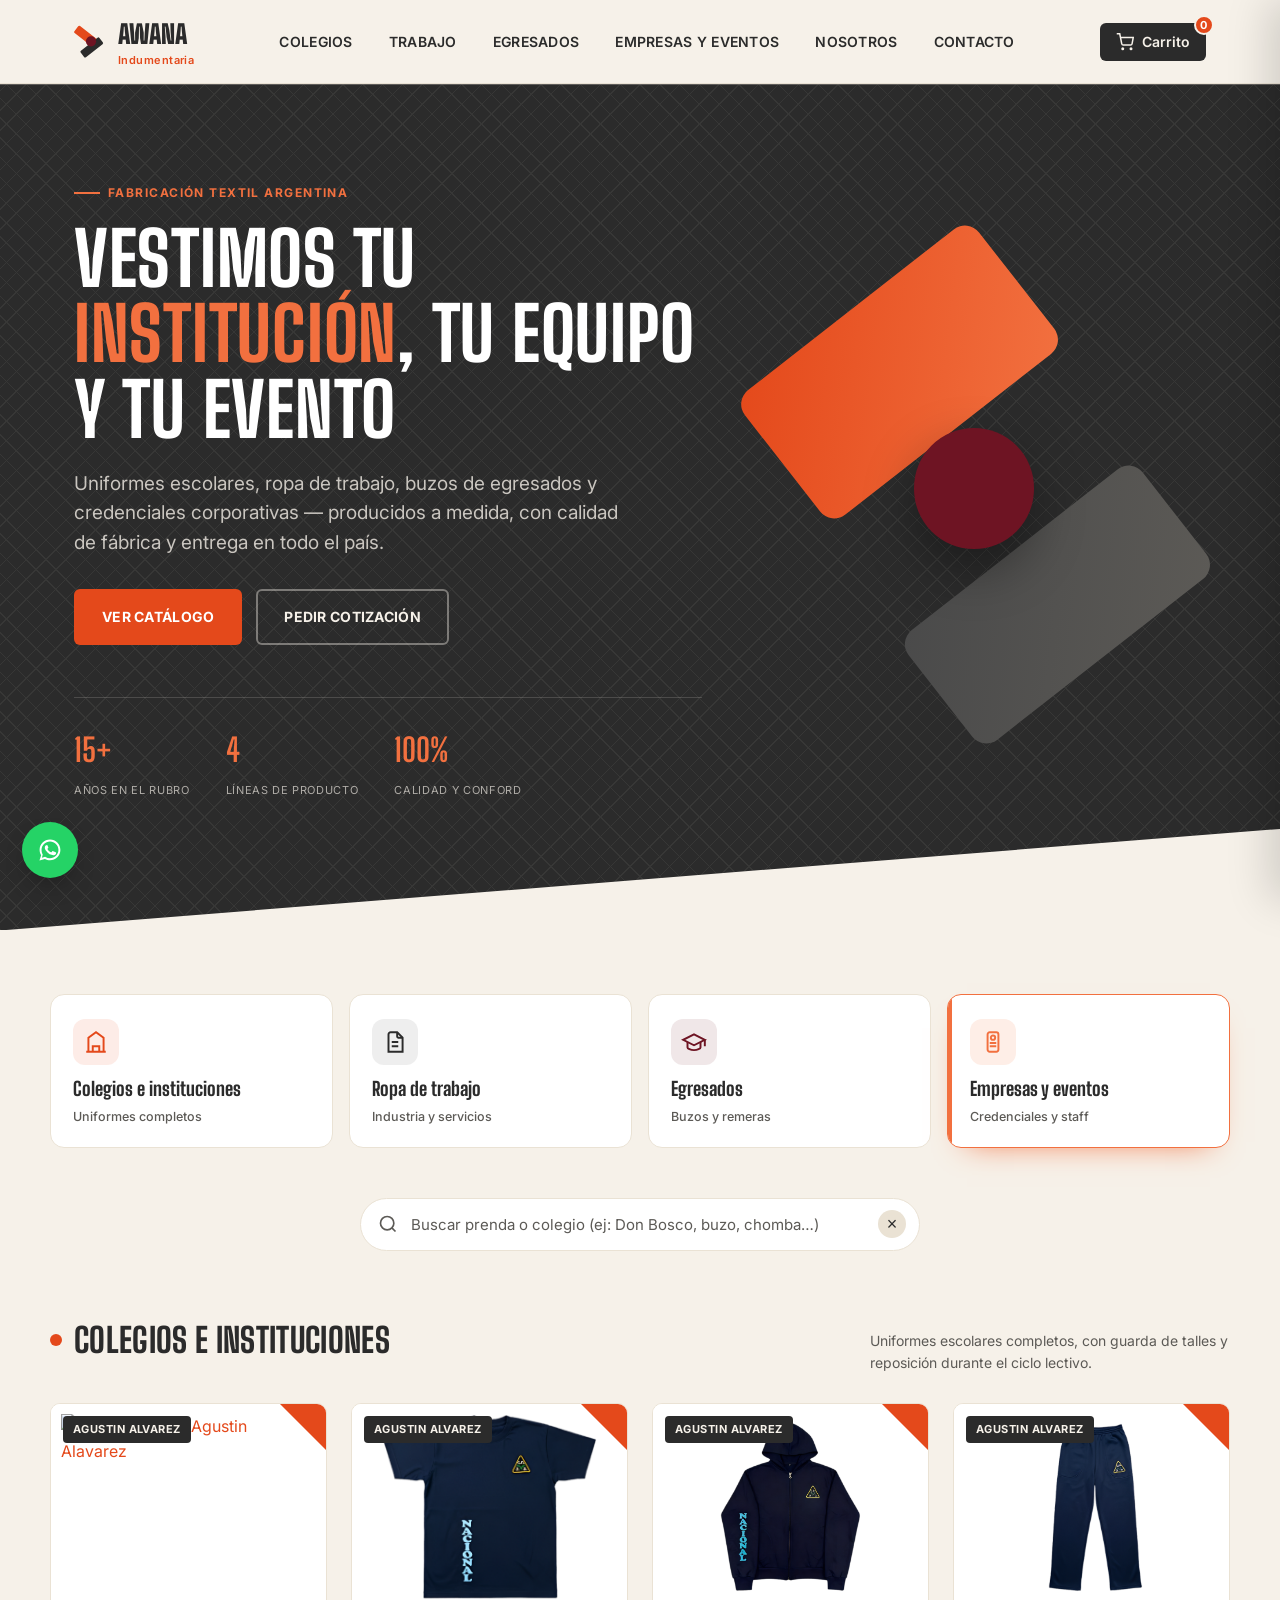
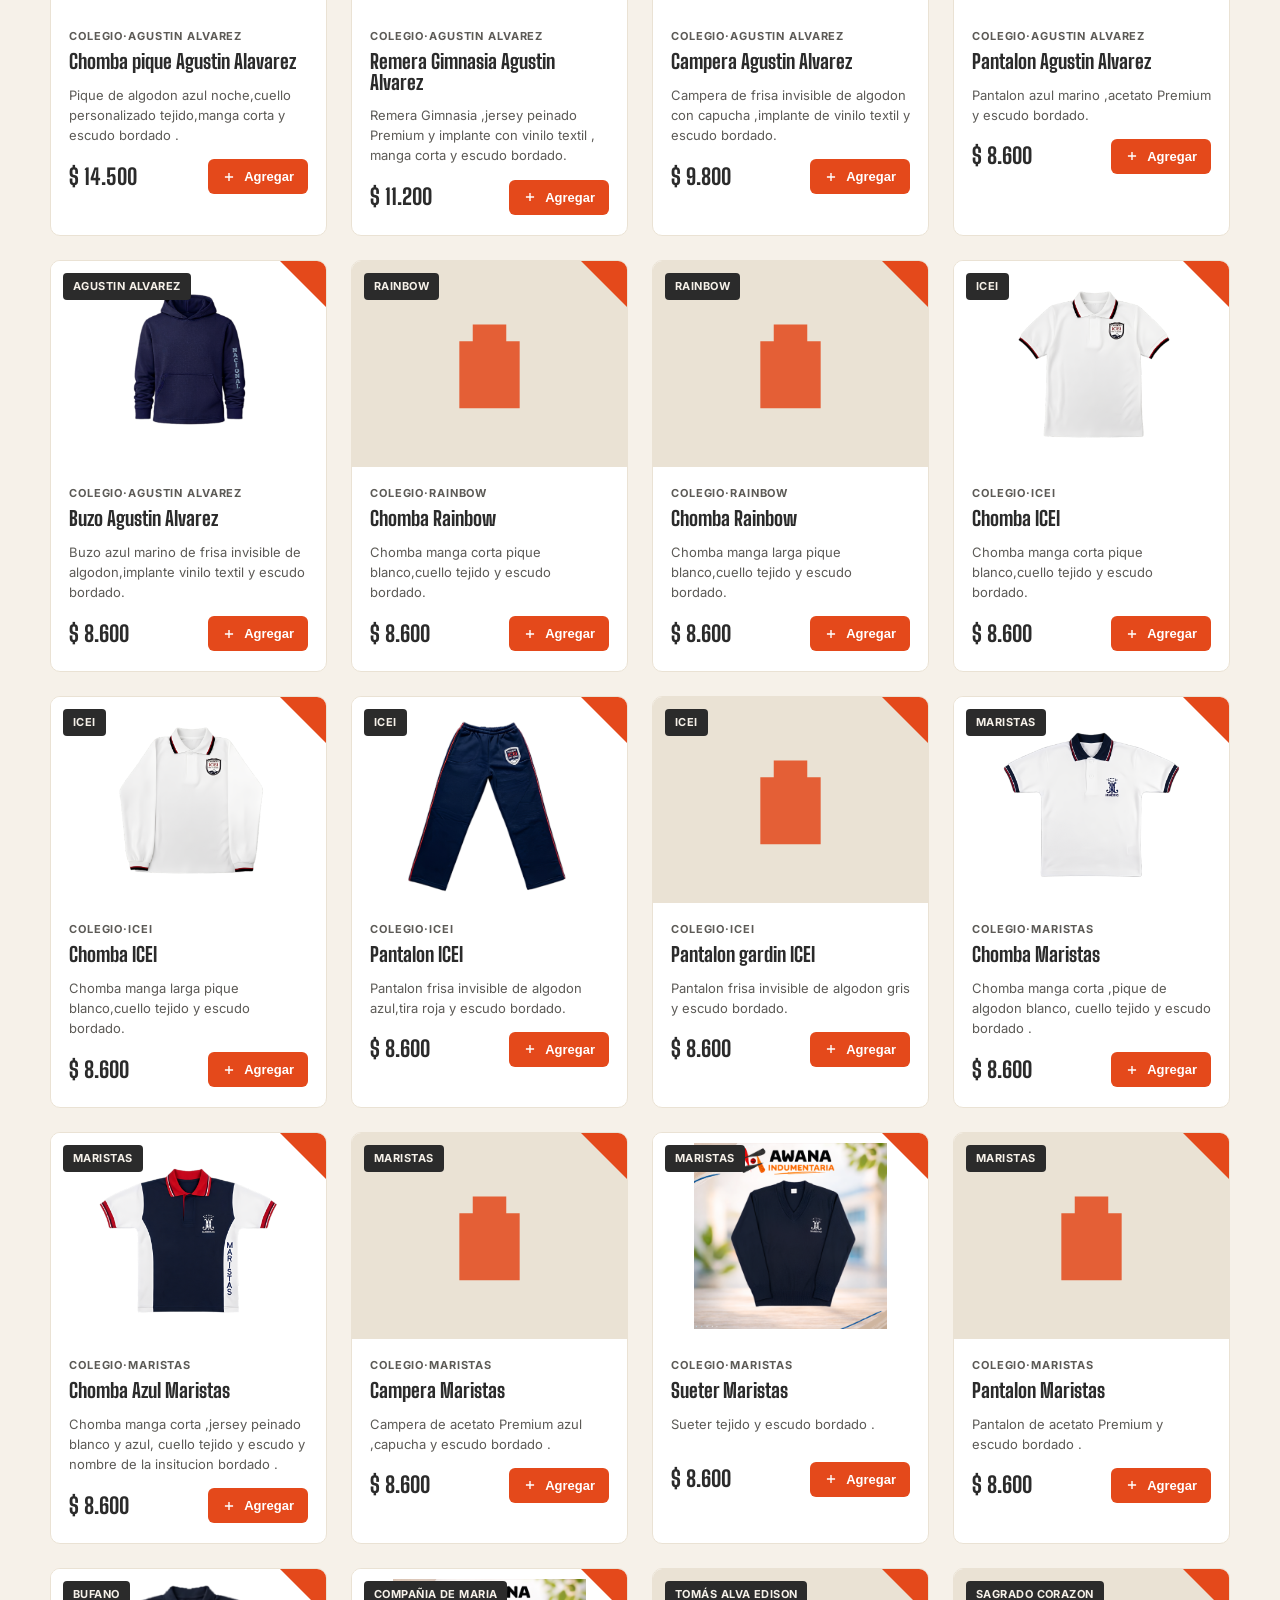
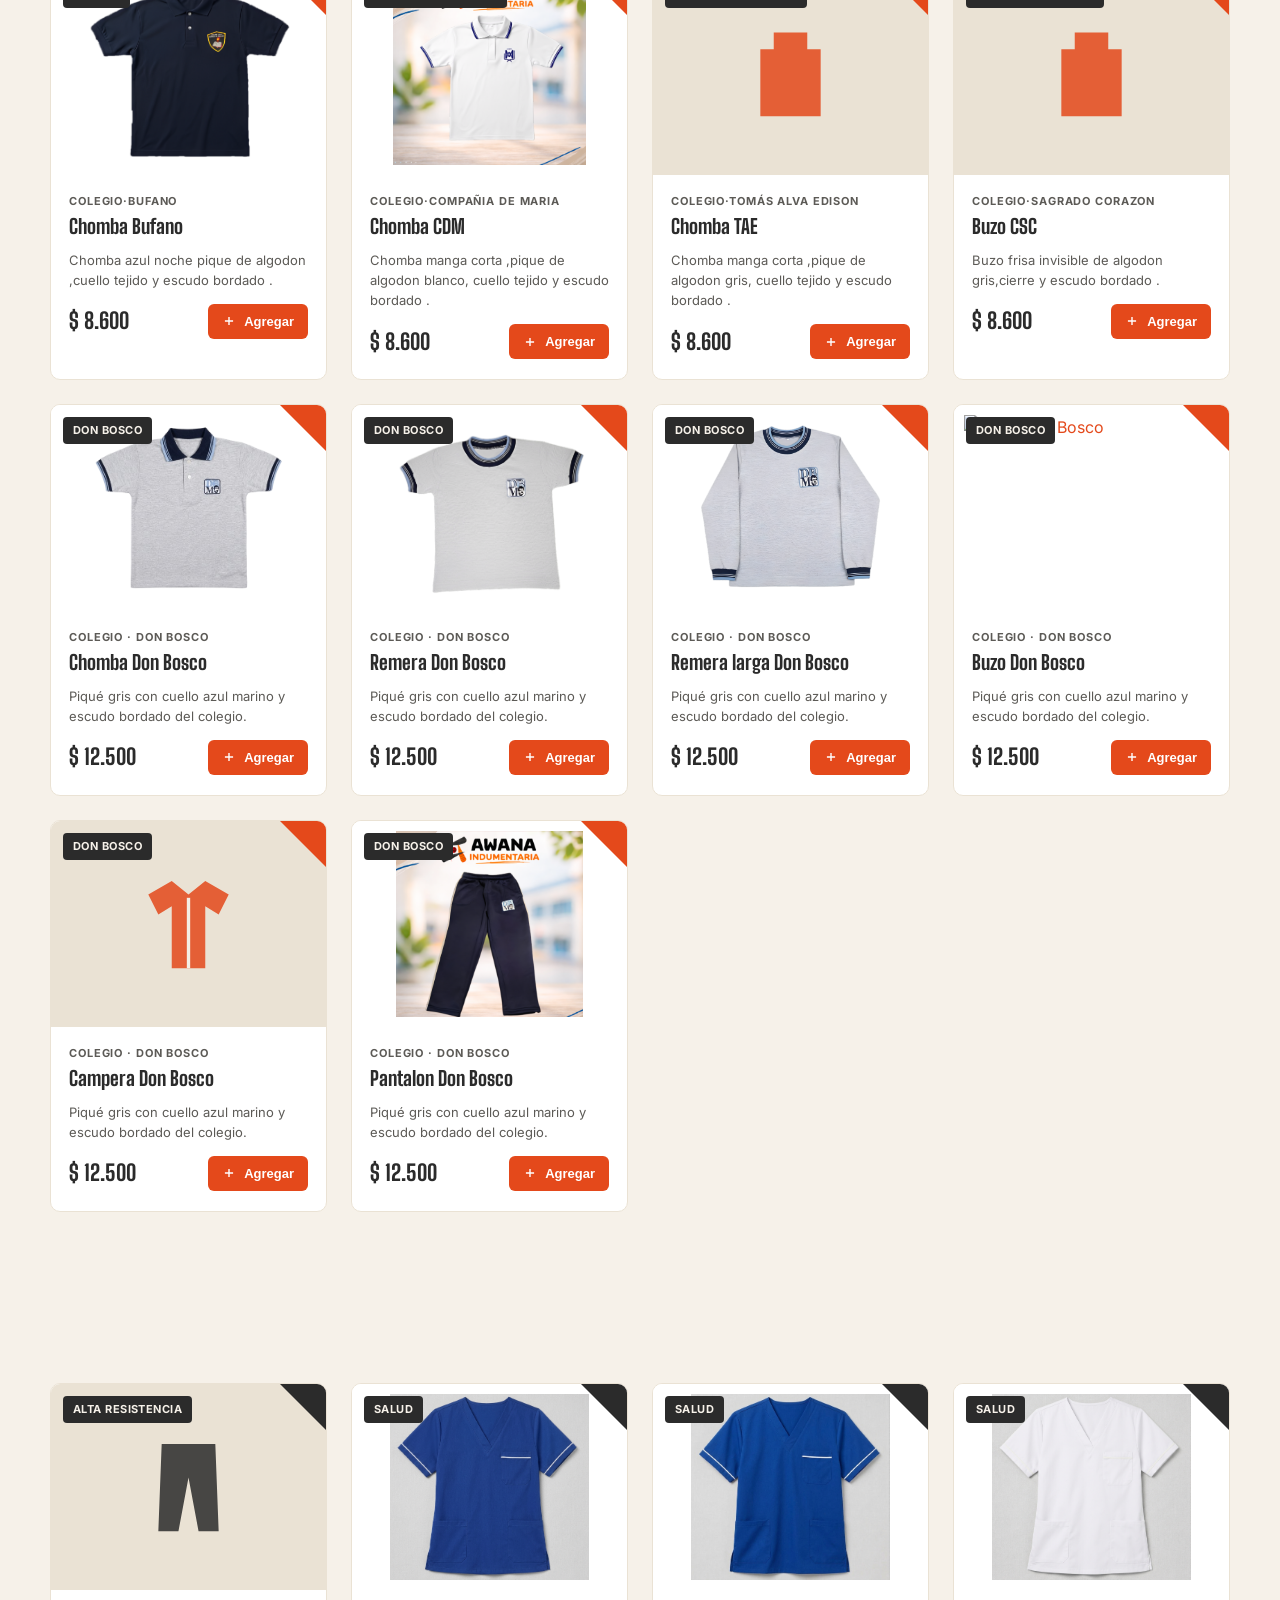
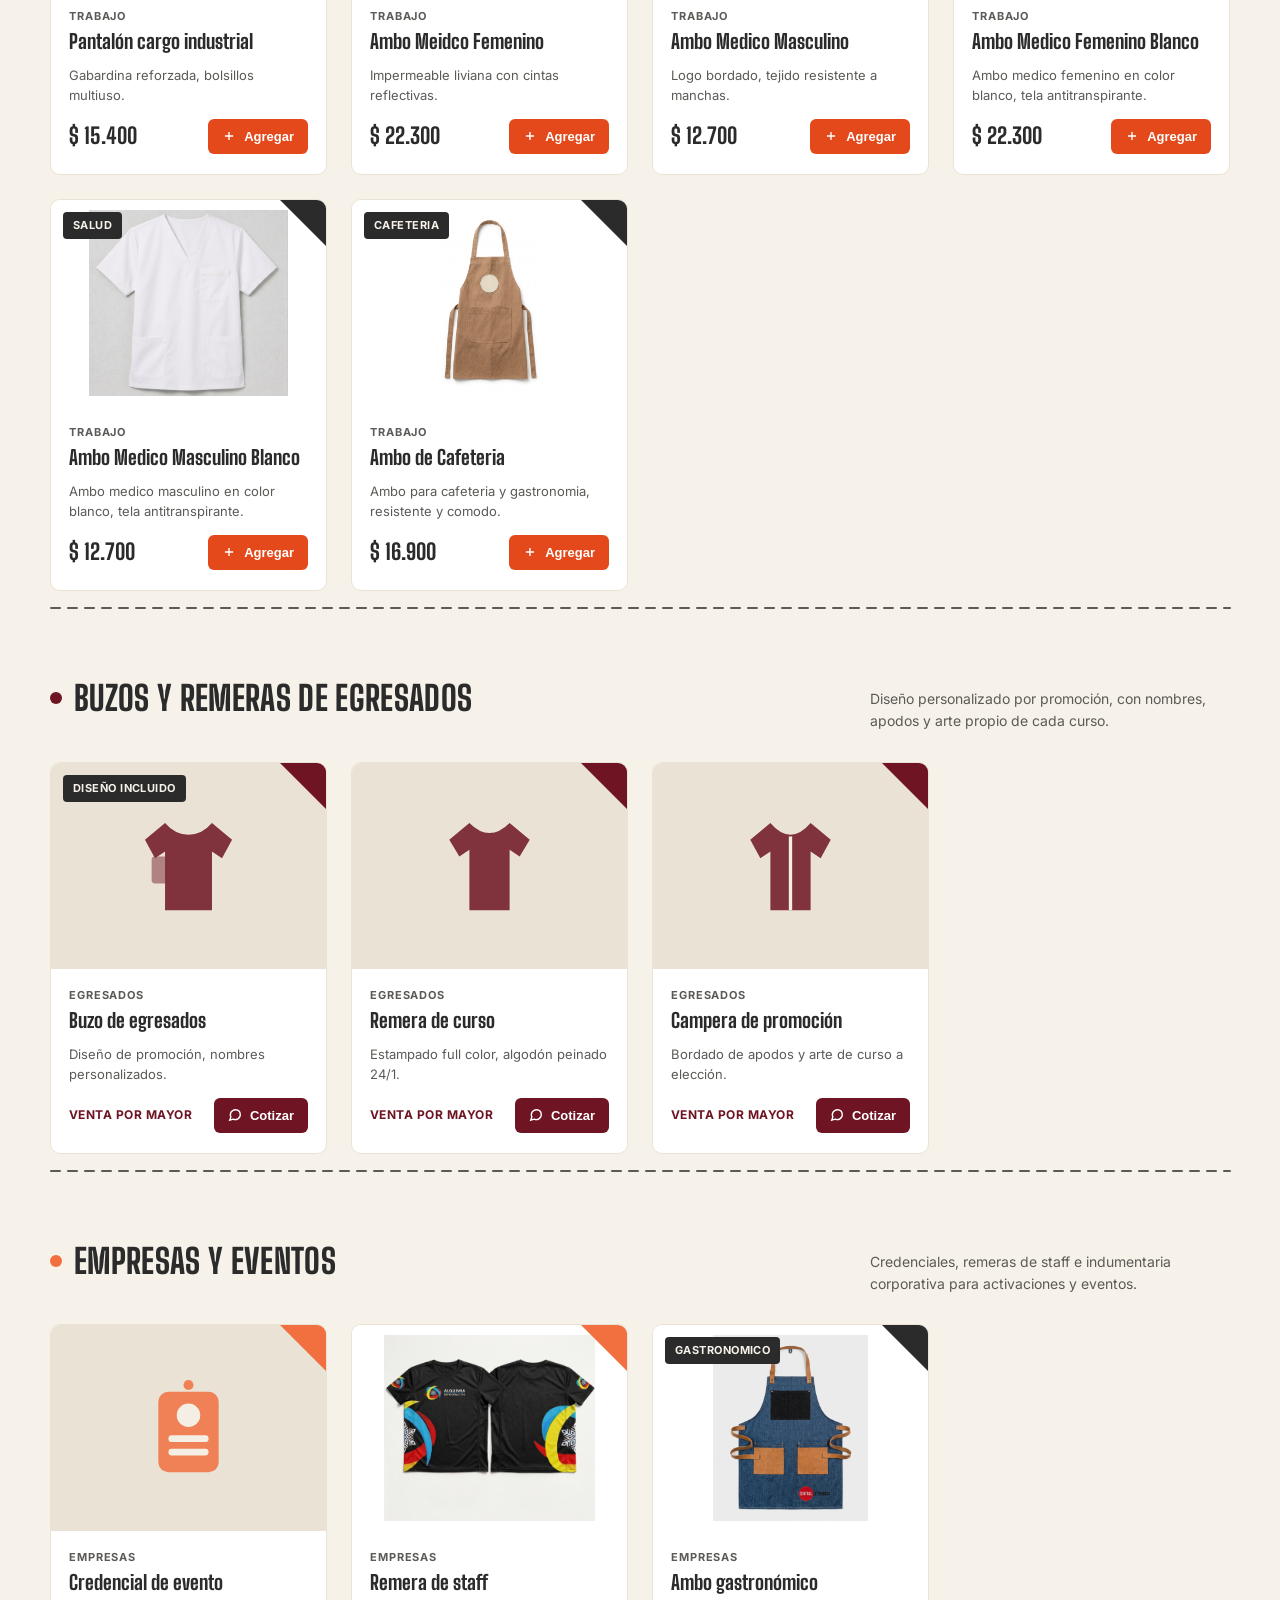
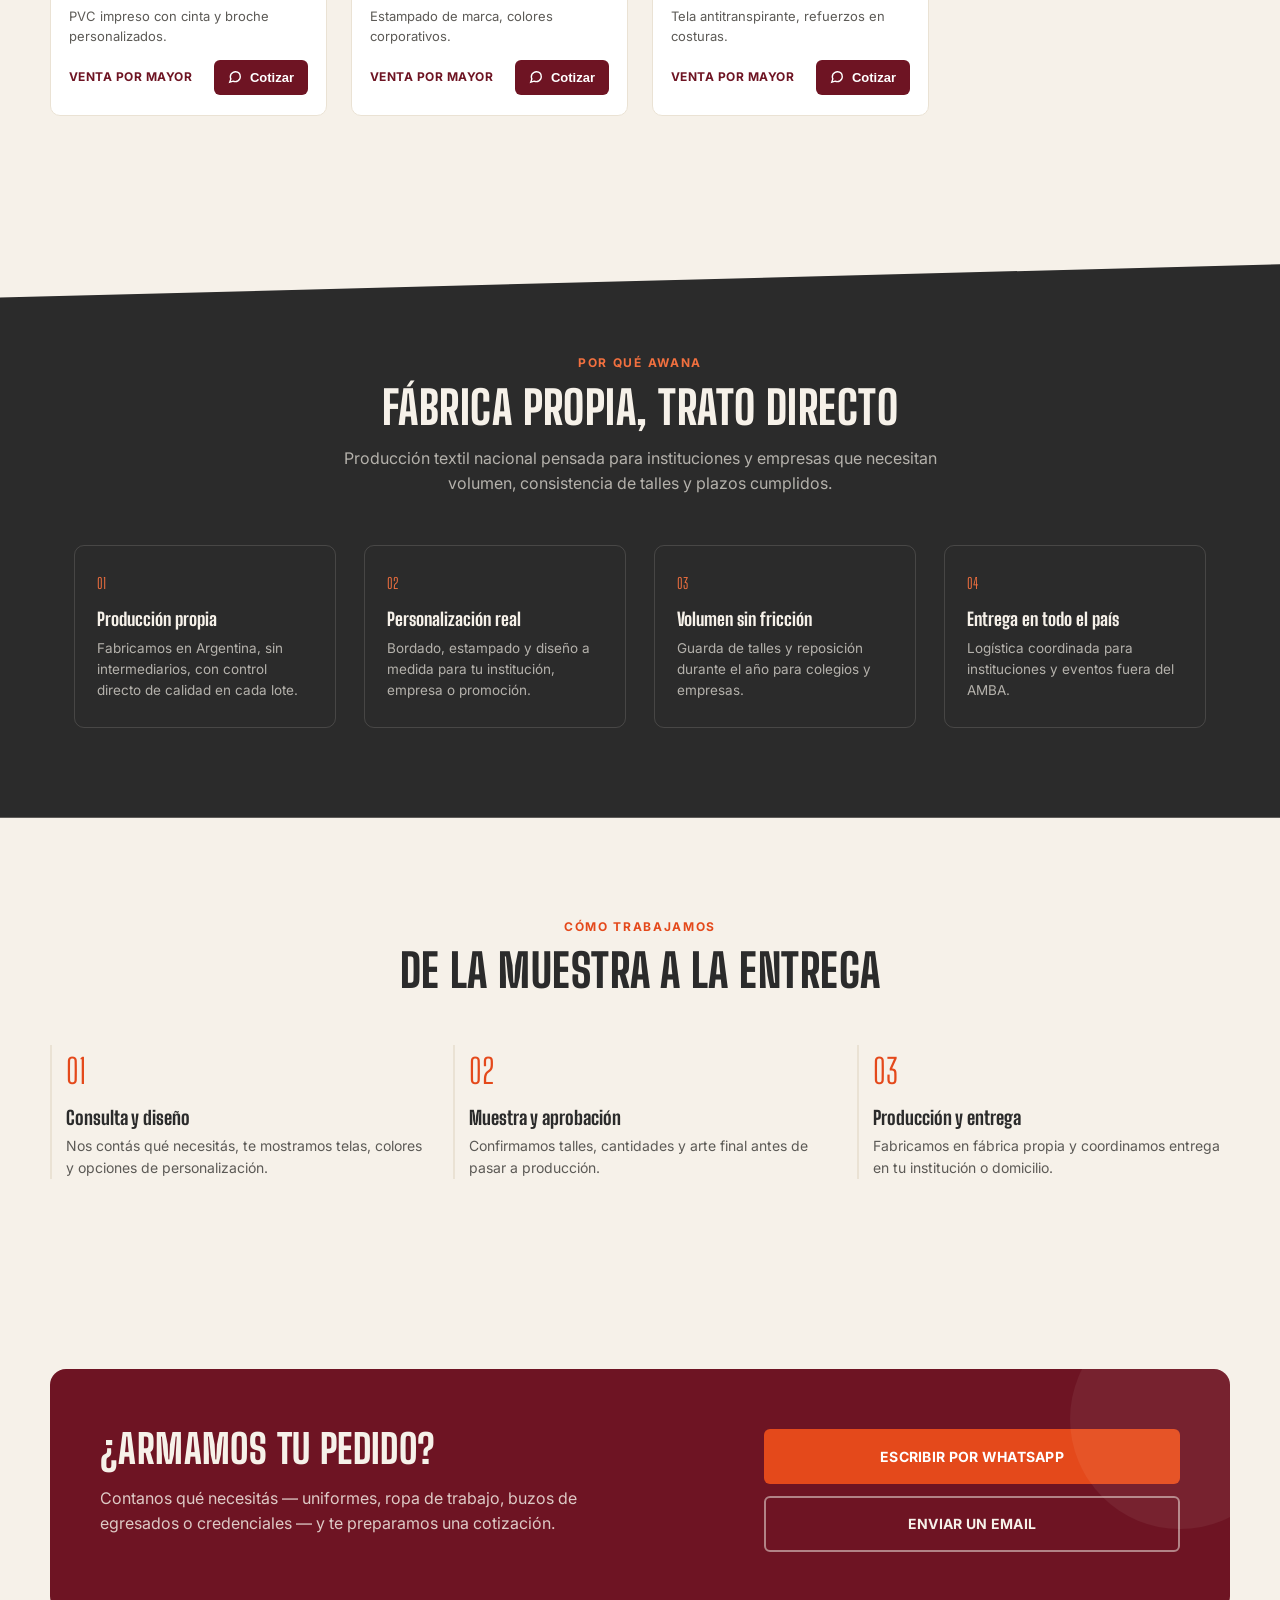
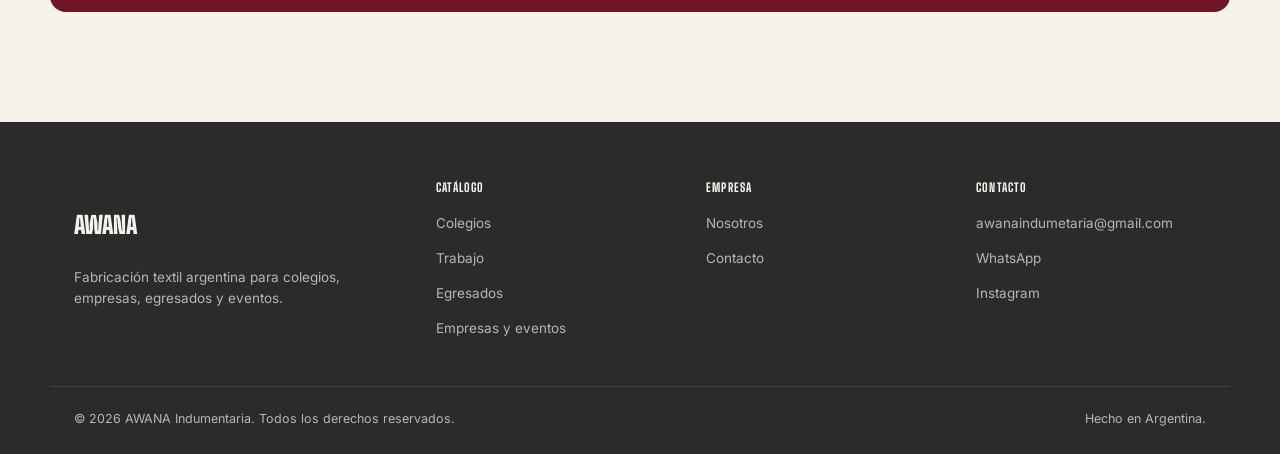
==== index.html @ f2ec9065 "Ordenar y sincronizar todas las fotos con sus productos" ====
<!DOCTYPE html>
<html lang="es-AR">
<head>
<meta charset="UTF-8">
<meta name="viewport" content="width=device-width, initial-scale=1.0">
<script>document.documentElement.className += " js";</script>
<title>AWANA Indumentaria | Uniformes, ropa de trabajo y buzos de egresados en Argentina</title>
<meta name="description" content="Fabricamos uniformes para colegios e instituciones, ropa de trabajo, buzos y remeras de egresados, y credenciales para empresas y eventos. Indumentaria textil argentina, calidad profesional.">
<meta name="keywords" content="uniformes escolares, ropa de trabajo, buzos de egresados, indumentaria empresarial, credenciales eventos, textil argentina">
<meta name="author" content="AWANA Indumentaria">
<meta property="og:title" content="AWANA Indumentaria | Textil argentina para colegios, empresas y egresados">
<meta property="og:description" content="Uniformes, ropa de trabajo, buzos de egresados y credenciales corporativas. Fabricación textil argentina.">
<meta property="og:type" content="website">
<meta property="og:locale" content="es_AR">
<meta name="theme-color" content="#2B2B2B">
<link rel="preconnect" href="https://fonts.googleapis.com">
<link rel="preconnect" href="https://fonts.gstatic.com" crossorigin>
<link href="https://fonts.googleapis.com/css2?family=Big+Shoulders+Display:wght@600;700;800;900&family=Inter:wght@400;500;600;700&display=swap" rel="stylesheet">
<script type="application/ld+json">
{
  "@context": "https://schema.org",
  "@type": "ClothingStore",
  "name": "AWANA Indumentaria",
  "description": "Fabricación textil argentina: uniformes para colegios e instituciones, ropa de trabajo, buzos de egresados y credenciales para empresas y eventos.",
  "areaServed": "AR",
  "brand": {
    "@type": "Brand",
    "name": "AWANA Indumentaria"
  }
}
</script>
<style>
  :root{
    --rojo: #E4491B;
    --rojo-suave: #F2703F;
    --bordo: #6E1423;
    --carbon: #2B2B2B;
    --carbon-claro: #5C5A56;
    --crudo: #F6F1E9;
    --crudo-osc: #EAE2D4;
    --blanco: #FFFFFF;
    --font-titulo: "Big Shoulders Display", sans-serif;
    --font-cuerpo: "Inter", sans-serif;
    --ease: cubic-bezier(.22,1,.36,1);
    --radius: 6px;
  }

  *,*::before,*::after{ box-sizing: border-box; }
  html{ scroll-behavior: smooth; }
  body{
    margin:0;
    background: var(--crudo);
    color: var(--carbon);
    font-family: var(--font-cuerpo);
    line-height: 1.55;
    -webkit-font-smoothing: antialiased;
  }
  img{ max-width:100%; display:block; }
  a{ color:inherit; text-decoration:none; }
  ul{ list-style:none; margin:0; padding:0; }
  h1,h2,h3,h4{ font-family: var(--font-titulo); font-weight:800; letter-spacing:.01em; margin:0; text-transform:uppercase; line-height:1.02; }
  section{ position:relative; }
  .container{ max-width:1180px; margin:0 auto; padding:0 24px; }
  .visually-hidden{ position:absolute; width:1px; height:1px; overflow:hidden; clip:rect(0 0 0 0); white-space:nowrap; }

  .skip-link{
    position:absolute; left:-999px; top:0; background:var(--carbon); color:var(--crudo);
    padding:12px 18px; z-index:999; border-radius:0 0 var(--radius) 0;
  }
  .skip-link:focus{ left:0; }

  /* ---------- Scissor intro ---------- */
  .intro{ display:none; }
  .js .intro{ display:block; position:fixed; inset:0; z-index:200; overflow:hidden; perspective:1600px;
    animation: introVanish .1s linear 3.2s forwards; }
  @keyframes introVanish{ to{ visibility:hidden; pointer-events:none; } }
  .intro-half{
    position:absolute; top:0; width:50.4%; height:100%; background: var(--carbon);
    background-image:
      repeating-linear-gradient(45deg, rgba(246,241,233,.05) 0 1px, transparent 1px 13px),
      repeating-linear-gradient(-45deg, rgba(246,241,233,.05) 0 1px, transparent 1px 13px);
    backface-visibility:hidden;
  }
  .intro-half.left{ left:0; transform-origin:left center; animation: introOpenL 1s var(--ease) 2s forwards; }
  .intro-half.right{ right:0; transform-origin:right center; animation: introOpenR 1s var(--ease) 2s forwards; }
  @keyframes introOpenL{ 0%{ transform:rotateY(0) translateX(0);} 100%{ transform:rotateY(105deg) translateX(-4%);} }
  @keyframes introOpenR{ 0%{ transform:rotateY(0) translateX(0);} 100%{ transform:rotateY(-105deg) translateX(4%);} }
  .intro-seam{
    position:absolute; left:50%; top:0; width:0; height:100%; transform:translateX(-50%);
    border-left:2px dashed var(--rojo-suave); opacity:.9;
    animation: introSeamOut .4s var(--ease) 1.95s forwards;
  }
  @keyframes introSeamOut{ to{ opacity:0; } }
  .intro-scissor{
    position:absolute; left:50%; top:0; transform:translate(-50%,-50%); color: var(--rojo-suave);
    z-index:3; filter: drop-shadow(0 6px 12px rgba(0,0,0,.45));
    animation: introScissor 1.6s var(--ease) .4s forwards, introSnip .26s ease-in-out .4s 6;
  }
  .intro-scissor svg{ width:56px; height:56px; }
  @keyframes introScissor{ 0%{ top:4%; opacity:0;} 8%{ opacity:1;} 82%{ top:96%; opacity:1;} 100%{ top:108%; opacity:0;} }
  @keyframes introSnip{ 0%,100%{ transform:translate(-50%,-50%) rotate(-8deg);} 50%{ transform:translate(-50%,-50%) rotate(8deg);} }
  .intro-brand{
    position:absolute; left:0; right:0; top:50%; transform:translateY(-50%); text-align:center;
    font-family: var(--font-titulo); font-weight:900; font-size: clamp(38px,8vw,86px);
    color: var(--crudo); letter-spacing:.04em; z-index:2; text-transform:uppercase;
    animation: introBrandOut .5s var(--ease) 1.6s forwards;
  }
  .intro-brand small{ display:block; font-family: var(--font-cuerpo); font-weight:600; font-size:14px;
    letter-spacing:.34em; color: var(--rojo-suave); margin-top:6px; }
  @keyframes introBrandOut{ to{ opacity:0; transform:translateY(-50%) scale(1.06); } }
  .intro.done{ display:none; }

  /* ---------- Reveal on scroll (progressive enhancement) ---------- */
  .reveal{ transition: opacity .7s var(--ease), transform .7s var(--ease); }
  .js .reveal{ opacity:0; transform: translateY(28px); }
  .js .reveal.visible{ opacity:1; transform:none; }
  .stagger-item{ transition: opacity .6s var(--ease), transform .6s var(--ease); }
  .js .stagger-item{ opacity:0; transform: translateY(22px); }
  .js .reveal-stagger.visible .stagger-item{ opacity:1; transform:none; }

  /* ---------- Stitch divider ---------- */
  .stitch{ width:100%; height:18px; display:block; overflow:visible; }
  .stitch path{
    fill:none; stroke: var(--carbon-claro); stroke-width:2; stroke-dasharray: 9 8; stroke-linecap:round;
    stroke-dashoffset: 900; transition: stroke-dashoffset 1.4s var(--ease);
  }
  .reveal.visible .stitch path{ stroke-dashoffset: 0; }

  /* ---------- Header ---------- */
  .site-header{
    position: sticky; top:0; z-index:60;
    background: rgba(246,241,233,.92); backdrop-filter: blur(8px);
    border-bottom: 1px solid var(--crudo-osc);
  }
  .header-inner{ display:flex; align-items:center; justify-content:space-between; padding:14px 24px; gap:16px; transition: padding .3s var(--ease); }
  .site-header.scrolled{ box-shadow: 0 10px 26px -18px rgba(43,43,43,.5); }
  .site-header.scrolled .header-inner{ padding-top:8px; padding-bottom:8px; }
  .brand{ display:flex; align-items:center; gap:10px; font-family: var(--font-titulo); font-weight:900; font-size: clamp(20px,3vw,26px); text-transform:uppercase; }
  .brand-mark{ width:34px; height:34px; flex-shrink:0; }
  .brand small{ display:block; font-family: var(--font-cuerpo); font-weight:600; text-transform:none; font-size:11px; letter-spacing:.04em; color: var(--rojo); margin-top:-2px; }

  .main-nav{ display:flex; }
  .main-nav ul{ display:flex; gap: 28px; }
  .main-nav a{
    font-size:14px; font-weight:600; letter-spacing:.02em; text-transform:uppercase;
    position:relative; padding:12px 4px; display:inline-block;
  }
  .main-nav a::after{
    content:""; position:absolute; left:4px; right:4px; bottom:6px; width:auto; height:2px; background: var(--rojo);
    transform: scaleX(0); transform-origin:left; transition: transform .3s var(--ease);
  }
  .main-nav a:hover::after, .main-nav a:focus-visible::after{ transform: scaleX(1); }

  .header-actions{ display:flex; align-items:center; gap:14px; }
  .cart-btn{
    position:relative; display:flex; align-items:center; gap:8px;
    background: var(--carbon); color: var(--crudo); border:none; padding:10px 16px;
    border-radius: var(--radius); cursor:pointer; font-family: var(--font-cuerpo); font-weight:600; font-size:14px;
    transition: background .25s var(--ease), transform .2s var(--ease);
  }
  .cart-btn:hover{ background: var(--rojo); transform: translateY(-1px); }
  .cart-count{
    position:absolute; top:-8px; right:-8px; background: var(--rojo); color:var(--blanco);
    font-size:11px; font-weight:700; width:20px; height:20px; border-radius:50%;
    display:flex; align-items:center; justify-content:center; border:2px solid var(--crudo);
    transition: transform .25s var(--ease);
  }
  .cart-count.bump{ animation: bump .35s var(--ease); }
  @keyframes bump{ 0%{transform:scale(1)} 40%{transform:scale(1.4)} 100%{transform:scale(1)} }

  .nav-toggle{ display:none; background:none; border:none; cursor:pointer; padding:6px; }
  .nav-toggle-icon, .nav-toggle-icon::before, .nav-toggle-icon::after{
    content:""; display:block; width:24px; height:2px; background: var(--carbon); position:relative; transition: all .25s var(--ease);
  }
  .nav-toggle-icon::before{ position:absolute; top:-7px; }
  .nav-toggle-icon::after{ position:absolute; top:7px; }
  .nav-toggle[aria-expanded="true"] .nav-toggle-icon{ background:transparent; }
  .nav-toggle[aria-expanded="true"] .nav-toggle-icon::before{ transform: rotate(45deg); top:0; }
  .nav-toggle[aria-expanded="true"] .nav-toggle-icon::after{ transform: rotate(-45deg); top:0; }

  /* ---------- Hero ---------- */
  .hero{
    background: var(--carbon); color: var(--crudo);
    padding: 92px 0 130px;
    clip-path: polygon(0 0, 100% 0, 100% 88%, 0 100%);
    position:relative; overflow:hidden;
  }
  .hero::before{
    content:""; position:absolute; inset:0; opacity:.06; pointer-events:none;
    background-image: repeating-linear-gradient(45deg, var(--crudo) 0 1px, transparent 1px 14px),
                       repeating-linear-gradient(-45deg, var(--crudo) 0 1px, transparent 1px 14px);
  }
  .hero-inner{ position:relative; display:grid; grid-template-columns: 1.15fr .85fr; gap:40px; align-items:center; }
  .hero-eyebrow{
    display:inline-flex; align-items:center; gap:8px; font-size:12px; font-weight:700; letter-spacing:.12em;
    text-transform:uppercase; color: var(--rojo-suave); margin-bottom:18px;
  }
  .hero-eyebrow::before{ content:""; width:26px; height:2px; background: var(--rojo-suave); display:inline-block; }
  .hero h1{ font-size: clamp(40px, 6vw, 74px); color:var(--blanco); }
  .hero h1 em{ font-style:normal; color: var(--rojo-suave); }
  .hero p.lead{ font-size: clamp(16px,2vw,19px); color: rgba(246,241,233,.78); max-width:46ch; margin:22px 0 32px; }
  .hero-ctas{ display:flex; gap:14px; flex-wrap:wrap; }
  .btn{
    display:inline-flex; align-items:center; gap:10px; padding:15px 26px; border-radius: var(--radius);
    font-weight:700; font-size:14px; letter-spacing:.02em; text-transform:uppercase; cursor:pointer; border:2px solid transparent;
    transition: transform .25s var(--ease), background .25s var(--ease), border-color .25s var(--ease), color .25s var(--ease);
    position:relative; overflow:hidden;
  }
  .btn-primary{ background: var(--rojo); color: var(--blanco); animation: ctaGlow 2.8s ease-in-out infinite; }
  .btn-primary:hover{ background: var(--rojo-suave); transform: translateY(-2px); animation-play-state:paused; }
  .btn-primary::after{
    content:""; position:absolute; top:0; left:-60%; width:40%; height:100%;
    background: linear-gradient(115deg, transparent, rgba(255,255,255,.45), transparent);
    transform: skewX(-20deg); transition: left .6s var(--ease);
  }
  .btn-primary:hover::after{ left:130%; }
  .btn-ghost{ border-color: rgba(246,241,233,.4); color: var(--crudo); background:transparent; }
  .btn-ghost:hover{ border-color: var(--crudo); transform: translateY(-2px); }
  @keyframes ctaGlow{
    0%,100%{ box-shadow: 0 0 0 0 rgba(228,73,27,.5); }
    50%{ box-shadow: 0 0 0 9px rgba(228,73,27,0); }
  }
  .btn-primary[disabled]{ animation:none; }

  .hero-visual{ position:relative; aspect-ratio: 1/1; display:flex; align-items:center; justify-content:center; }
  .hero-blade{ position:absolute; border-radius:18px; }
  .hero-blade.b1{ width:64%; height:34%; background: linear-gradient(135deg, var(--rojo), var(--rojo-suave)); top:8%; left:2%; transform: rotate(-38deg); }
  .hero-blade.b2{ width:64%; height:30%; background: linear-gradient(135deg, #4a4a4a, var(--carbon-claro)); bottom:10%; right:0; transform: rotate(-38deg); }
  .hero-blade.b3{ width:26%; height:26%; background: var(--bordo); border-radius:50%; z-index:2; box-shadow: 0 20px 50px rgba(0,0,0,.35); }

  .hero-stats-row{ position:relative; z-index:2; display:flex; flex-wrap:wrap; gap:36px; margin-top:52px; padding-top:28px; border-top:1px solid rgba(246,241,233,.16); }
  .hero-stat{ text-align:left; }
  .hero-stat strong{ display:block; font-family: var(--font-titulo); font-size: 32px; color: var(--rojo-suave); }
  .hero-stat span{ font-size:11px; letter-spacing:.06em; text-transform:uppercase; color: rgba(246,241,233,.65); }

  /* ---------- Category cards ---------- */
  .cat-nav{ padding: 64px 0 20px; }
  .cat-nav-list{ display:grid; grid-template-columns: repeat(4, 1fr); gap:16px; }
  .cat-pill{
    position:relative; display:flex; flex-direction:column; gap:14px; padding:24px 22px 20px;
    border-radius:14px; border:1px solid var(--crudo-osc); background: var(--blanco); overflow:hidden;
    font-weight:600; font-size:15px; color: var(--carbon);
    transition: transform .35s var(--ease), box-shadow .35s var(--ease), border-color .35s var(--ease);
  }
  .cat-pill::before{
    content:""; position:absolute; left:0; top:0; width:4px; height:100%;
    background: var(--cat-color, var(--rojo)); transform: scaleY(0); transform-origin:top;
    transition: transform .35s var(--ease);
  }
  .cat-pill:hover{ transform: translateY(-6px); box-shadow: 0 22px 40px -22px rgba(43,43,43,.4); border-color: transparent; }
  .cat-pill:hover::before{ transform: scaleY(1); }
  .cat-pill .cat-ico{
    width:46px; height:46px; border-radius:12px; display:flex; align-items:center; justify-content:center;
    background: var(--cat-tint, rgba(228,73,27,.1)); color: var(--cat-color, var(--rojo));
    transition: transform .35s var(--ease);
  }
  .cat-pill:hover .cat-ico{ transform: rotate(-6deg) scale(1.05); }
  .cat-pill .cat-ico svg{ width:26px; height:26px; }
  .cat-pill .cat-label{ font-family: var(--font-titulo); font-weight:800; font-size:19px; text-transform:none; line-height:1.05; }
  .cat-pill .cat-sub{ font-size:12.5px; font-weight:500; color: var(--carbon-claro); margin-top:-6px; }
  .cat-pill .cat-arrow{
    position:absolute; right:20px; top:26px; color: var(--cat-color, var(--rojo));
    opacity:0; transform: translateX(-6px); transition: opacity .3s var(--ease), transform .3s var(--ease);
  }
  .cat-pill:hover .cat-arrow{ opacity:1; transform: translateX(0); }
  .cat-pill.active{ border-color: var(--cat-color, var(--rojo)); box-shadow: 0 14px 30px -20px var(--cat-color, var(--rojo)); }
  .cat-pill.active::before{ transform: scaleY(1); }

  /* ---------- Section headers ---------- */
  .section-head{ text-align:center; max-width:640px; margin:0 auto 46px; }
  .section-tag{ font-size:12px; font-weight:700; letter-spacing:.14em; text-transform:uppercase; color: var(--rojo); margin-bottom:12px; display:block; }
  .section-head h2{ font-size: clamp(30px,4vw,46px); }
  .section-head p{ color: var(--carbon-claro); margin-top:14px; font-size:16px; }

  /* ---------- Catalog ---------- */
  .catalog{ padding: 30px 0 100px; }
  .catalog-search{ position:relative; max-width:560px; margin:0 auto 8px; }
  .catalog-search-ico{ position:absolute; left:18px; top:50%; transform:translateY(-50%); color: var(--carbon-claro); pointer-events:none; }
  .catalog-search input{
    width:100%; padding:16px 46px 16px 50px; border-radius:999px; border:1.5px solid var(--crudo-osc);
    background: var(--blanco); font-family: var(--font-cuerpo); font-size:15px; color: var(--carbon);
    transition: border-color .25s var(--ease), box-shadow .25s var(--ease);
  }
  .catalog-search input::placeholder{ color: var(--carbon-claro); }
  .catalog-search input:focus{ outline:none; border-color: var(--rojo); box-shadow: 0 0 0 4px rgba(228,73,27,.12); }
  .catalog-search-clear{
    position:absolute; right:14px; top:50%; transform:translateY(-50%); width:28px; height:28px;
    border:none; background: var(--crudo-osc); color: var(--carbon); border-radius:50%; cursor:pointer;
    font-size:18px; line-height:1; display:flex; align-items:center; justify-content:center;
  }
  .catalog-search-clear:hover{ background: var(--carbon); color: var(--crudo); }
  .catalog-noresults{ text-align:center; color: var(--carbon-claro); font-size:16px; padding:40px 0 10px; }
  .cat-block{ padding: 64px 0 8px; scroll-margin-top:110px; }
  .cat-block-head{ display:flex; align-items:baseline; justify-content:space-between; gap:16px; margin-bottom:30px; flex-wrap:wrap; }
  .cat-block-head h3{ font-size: clamp(24px,3vw,34px); display:flex; align-items:center; gap:12px; }
  .cat-block-head h3 .dot{ width:12px; height:12px; border-radius:50%; }
  .cat-block-head p{ color: var(--carbon-claro); font-size:14px; max-width:40ch; margin:0; }

  .product-grid{ display:grid; grid-template-columns: repeat(auto-fill, minmax(240px,1fr)); gap:24px; perspective:1200px; }

  .product-card{
    background: var(--blanco); border-radius: 10px; overflow:hidden; position:relative;
    border:1px solid var(--crudo-osc); transition: transform .4s var(--ease), box-shadow .4s var(--ease);
    transform-style: preserve-3d; will-change: transform;
  }
  .product-card:hover{ box-shadow: 0 22px 40px -20px rgba(43,43,43,.35); }

  .product-visual{
    position:relative; aspect-ratio: 4/3; overflow:hidden;
    display:flex; align-items:center; justify-content:center;
    background: var(--crudo-osc);
  }
  .product-visual svg{ width:52%; height:52%; opacity:.85; transition: transform .5s var(--ease); }
  .product-card:hover .product-visual svg{ transform: scale(1.08) rotate(-3deg); }
  .product-visual.has-photo{ background: var(--blanco); }
  .product-photo{ width:100%; height:100%; object-fit: contain; padding:10px; transition: transform .5s var(--ease); }
  .product-card:hover .product-photo{ transform: scale(1.05); }

  /* swatch fold */
  .swatch-fold{
    position:absolute; top:0; right:0; width:46px; height:46px;
    clip-path: polygon(100% 0, 0 0, 100% 100%);
    transition: width .35s var(--ease), height .35s var(--ease);
  }
  .product-card:hover .swatch-fold{ width:76px; height:76px; }

  .product-badge{
    position:absolute; top:12px; left:12px; background: var(--carbon); color: var(--crudo);
    font-size:11px; font-weight:700; letter-spacing:.04em; text-transform:uppercase; padding:5px 10px; border-radius:4px;
  }

  .product-body{ padding:18px 18px 20px; }
  .product-cat{ font-size:11px; font-weight:700; letter-spacing:.08em; text-transform:uppercase; color: var(--carbon-claro); margin-bottom:6px; display:block; }
  .product-title{ font-family: var(--font-titulo); font-weight:800; font-size:20px; text-transform:none; letter-spacing:0; margin-bottom:6px; }
  .product-desc{ font-size:13px; color: var(--carbon-claro); margin-bottom:14px; min-height:34px; }
  .product-footer{ display:flex; align-items:center; justify-content:space-between; gap:10px; }
  .product-price{ font-family: var(--font-titulo); font-size:22px; font-weight:800; color: var(--carbon); }
  .product-quote{ font-size:12px; font-weight:700; letter-spacing:.04em; text-transform:uppercase; color: var(--bordo); line-height:1.2; }
  .add-btn.quote-btn{ background: var(--bordo); }
  .add-btn.quote-btn:hover{ background: #8a1a2d; box-shadow: 0 10px 20px -10px rgba(110,20,35,.55); }

  .add-btn{
    display:flex; align-items:center; gap:8px; background: var(--rojo); color: var(--blanco);
    border:none; padding:10px 14px; border-radius: var(--radius); font-weight:700; font-size:13px;
    cursor:pointer; transition: background .25s var(--ease), transform .2s var(--ease), box-shadow .25s var(--ease);
  }
  .add-btn:hover{ background: var(--rojo-suave); transform: translateY(-2px); box-shadow: 0 10px 20px -10px rgba(228,73,27,.55); }
  .add-btn:active{ transform: scale(.94); }
  .add-btn.added{ background: var(--bordo); }

  .fly-dot{
    position:fixed; width:14px; height:14px; border-radius:50%; background: var(--rojo);
    z-index:120; pointer-events:none; box-shadow: 0 0 0 4px rgba(228,73,27,.25);
  }

  /* ---------- Why us ---------- */
  .why{ background: var(--carbon); color: var(--crudo); padding: 90px 0; clip-path: polygon(0 6%, 100% 0, 100% 100%, 0 100%); margin-top:40px; }
  .why-grid{ display:grid; grid-template-columns: repeat(4,1fr); gap:28px; margin-top:50px; }
  .why-card{ padding:26px 22px; border:1px solid rgba(246,241,233,.14); border-radius:10px; transition: border-color .3s var(--ease), transform .3s var(--ease); }
  .why-card:hover{ border-color: var(--rojo-suave); transform: translateY(-4px); }
  .why-num{ font-family: var(--font-titulo); font-size:15px; color: var(--rojo-suave); margin-bottom:14px; }
  .why-card h3{ font-size:18px; text-transform:none; letter-spacing:0; margin-bottom:10px; }
  .why-card p{ font-size:13.5px; color: rgba(246,241,233,.68); margin:0; }
  .why .section-head h2, .why .section-tag{ color: var(--crudo); }
  .why .section-head p{ color: rgba(246,241,233,.68); }
  .why .section-tag{ color: var(--rojo-suave); }

  /* ---------- Process ---------- */
  .process{ padding: 100px 0; }
  .process-steps{ display:grid; grid-template-columns: repeat(3,1fr); gap:30px; margin-top:50px; counter-reset: step; }
  .process-step{ position:relative; padding-left:14px; border-left:2px solid var(--crudo-osc); }
  .process-step::before{
    counter-increment: step; content: counter(step,decimal-leading-zero);
    font-family: var(--font-titulo); font-size:34px; color: var(--rojo); display:block; margin-bottom:10px;
  }
  .process-step h3{ font-size:19px; text-transform:none; letter-spacing:0; margin-bottom:8px; }
  .process-step p{ font-size:14px; color: var(--carbon-claro); margin:0; }

  /* ---------- CTA / contacto ---------- */
  .contact{ padding: 90px 0 110px; }
  .contact-box{
    background: var(--bordo); color: var(--crudo); border-radius:16px; padding: 60px 50px;
    display:grid; grid-template-columns: 1.2fr .8fr; gap:40px; align-items:center; position:relative; overflow:hidden;
  }
  .contact-box::after{
    content:""; position:absolute; right:-60px; top:-60px; width:220px; height:220px; border-radius:50%;
    background: rgba(246,241,233,.06);
  }
  .contact-box h2{ font-size: clamp(28px,4vw,40px); color: var(--crudo); margin-bottom:16px; }
  .contact-box p{ color: rgba(246,241,233,.82); max-width:48ch; }
  .contact-actions{ display:flex; flex-direction:column; gap:12px; }
  .contact-actions .btn{ justify-content:center; }
  .contact-actions .btn-primary{ background: var(--rojo); }
  .contact-actions .btn-primary:hover{ background: var(--rojo-suave); }
  .contact-actions .btn-ghost{ border-color: rgba(246,241,233,.5); }

  /* ---------- Footer ---------- */
  .site-footer{ background: var(--carbon); color: rgba(246,241,233,.7); padding: 60px 0 26px; }
  .footer-grid{ display:grid; grid-template-columns: 1.4fr 1fr 1fr 1fr; gap:40px; }
  .footer-brand{ font-family: var(--font-titulo); font-size:24px; color: var(--crudo); text-transform:uppercase; font-weight:900; }
  .footer-brand + p{ font-size:13.5px; margin-top:14px; max-width:34ch; }
  .footer-col h4{ font-size:12px; letter-spacing:.1em; text-transform:uppercase; color: var(--crudo); margin-bottom:16px; }
  .footer-col ul{ display:flex; flex-direction:column; gap:10px; }
  .footer-col a{ font-size:13.5px; transition: color .2s var(--ease); }
  .footer-col a:hover{ color: var(--rojo-suave); }
  .footer-bottom{ border-top:1px solid rgba(246,241,233,.12); margin-top:46px; padding-top:22px; display:flex; justify-content:space-between; flex-wrap:wrap; gap:10px; font-size:12.5px; }

  /* ---------- Cart drawer ---------- */
  .overlay{
    position:fixed; inset:0; background: rgba(43,43,43,.55); opacity:0; pointer-events:none;
    transition: opacity .35s var(--ease); z-index:80;
  }
  .overlay.open{ opacity:1; pointer-events:auto; }

  .cart-drawer{
    position:fixed; top:0; right:0; height:100%; width:min(420px,92vw); background: var(--blanco);
    z-index:90; transform: translateX(100%); transition: transform .4s var(--ease);
    display:flex; flex-direction:column; box-shadow: -12px 0 40px rgba(0,0,0,.15);
  }
  .cart-drawer.open{ transform: translateX(0); }
  .cart-head{ display:flex; align-items:center; justify-content:space-between; padding:22px 24px; border-bottom:1px solid var(--crudo-osc); }
  .cart-head h2{ font-size:22px; }
  .cart-close{ background:none; border:none; font-size:26px; cursor:pointer; line-height:1; color: var(--carbon); padding:4px; }
  .cart-items{ flex:1; overflow-y:auto; padding: 10px 24px; }
  .cart-empty{ text-align:center; padding: 60px 10px; color: var(--carbon-claro); }
  .cart-empty svg{ width:52px; height:52px; margin: 0 auto 16px; opacity:.5; }

  .cart-item{ display:grid; grid-template-columns: 56px 1fr auto; gap:14px; padding:16px 0; border-bottom:1px solid var(--crudo-osc); align-items:center; }
  .cart-item-thumb{ width:56px; height:56px; border-radius:8px; background: var(--crudo-osc); display:flex; align-items:center; justify-content:center; overflow:hidden; }
  .cart-item-thumb.has-photo{ background: var(--blanco); border:1px solid var(--crudo-osc); }
  .thumb-photo{ width:100%; height:100%; object-fit: contain; }
  .cart-item-thumb svg{ width:60%; height:60%; }
  .cart-item-name{ font-weight:700; font-size:14px; margin-bottom:2px; }
  .cart-item-cat{ font-size:11px; color: var(--carbon-claro); text-transform:uppercase; letter-spacing:.04em; }
  .cart-item-qty{ display:flex; align-items:center; gap:8px; margin-top:8px; }
  .qty-btn{ width:22px; height:22px; border-radius:5px; border:1px solid var(--crudo-osc); background: var(--crudo); cursor:pointer; font-weight:700; font-size:13px; line-height:1; }
  .qty-btn:hover{ background: var(--carbon); color: var(--crudo); }
  .cart-item-right{ text-align:right; }
  .cart-item-price{ font-weight:700; font-size:14px; }
  .cart-item-remove{ background:none; border:none; color: var(--rojo); font-size:12px; cursor:pointer; margin-top:8px; padding:0; }

  .cart-footer{ padding:22px 24px; border-top:1px solid var(--crudo-osc); }
  .cart-subtotal{ display:flex; justify-content:space-between; font-size:15px; font-weight:700; margin-bottom:6px; }
  .cart-note{ font-size:12px; color: var(--carbon-claro); margin-bottom:16px; }
  .cart-footer .btn{ width:100%; justify-content:center; }
  .cart-footer .btn-primary{ background: var(--rojo); color:var(--blanco); }
  .cart-footer .btn-primary:hover{ background: var(--rojo-suave); }
  .cart-footer .btn-primary[disabled]{ opacity:.5; pointer-events:none; }

  /* ---------- Payment methods ---------- */
  .pay-methods{ margin:16px 0 4px; }
  .pay-methods-title{ display:block; font-size:11px; font-weight:700; letter-spacing:.08em; text-transform:uppercase; color: var(--carbon-claro); margin-bottom:10px; }
  .pay-method{
    position:relative; display:flex; align-items:center; gap:12px; padding:12px 14px; margin-bottom:8px;
    border:1.5px solid var(--crudo-osc); border-radius:10px; cursor:pointer;
    transition: border-color .2s var(--ease), background .2s var(--ease);
  }
  .pay-method:hover{ border-color: var(--carbon-claro); }
  .pay-method input{ position:absolute; opacity:0; pointer-events:none; }
  .pay-method-body{ flex:1; display:flex; flex-direction:column; gap:1px; }
  .pay-method-name{ font-weight:700; font-size:14px; color: var(--carbon); }
  .pay-method-desc{ font-size:12px; color: var(--carbon-claro); }
  .pay-method-tick{
    width:20px; height:20px; border-radius:50%; border:2px solid var(--crudo-osc); flex-shrink:0;
    transition: border-color .2s var(--ease); position:relative;
  }
  .pay-method input:checked ~ .pay-method-tick{ border-color: var(--rojo); }
  .pay-method input:checked ~ .pay-method-tick::after{
    content:""; position:absolute; inset:3px; border-radius:50%; background: var(--rojo);
  }
  .pay-method:has(input:checked){ border-color: var(--rojo); background: rgba(228,73,27,.04); }
  .pay-method input:focus-visible ~ .pay-method-tick{ box-shadow: 0 0 0 3px rgba(228,73,27,.3); }

  /* ---------- Product modal (quick view) ---------- */
  .pm-overlay{
    position:fixed; inset:0; z-index:115; display:flex; align-items:center; justify-content:center;
    padding:24px; background: rgba(43,43,43,.62); opacity:0; pointer-events:none;
    transition: opacity .3s var(--ease);
  }
  .pm-overlay.open{ opacity:1; pointer-events:auto; }
  .product-modal{
    background: var(--blanco); border-radius:18px; width:min(880px,100%); max-height:90vh; overflow:auto;
    display:grid; grid-template-columns: 1fr 1fr; position:relative;
    transform: translateY(24px) scale(.97); transition: transform .38s var(--ease);
    box-shadow: 0 40px 90px -30px rgba(43,43,43,.55);
  }
  .pm-overlay.open .product-modal{ transform:none; }
  .pm-close{
    position:absolute; top:14px; right:14px; z-index:2; width:38px; height:38px; border-radius:50%;
    border:none; background: rgba(255,255,255,.85); color: var(--carbon); font-size:24px; line-height:1;
    cursor:pointer; display:flex; align-items:center; justify-content:center;
    transition: background .2s var(--ease), transform .2s var(--ease);
  }
  .pm-close:hover{ background: var(--crudo-osc); transform: rotate(90deg); }
  .pm-visual{
    position:relative; display:flex; align-items:center; justify-content:center; min-height:340px;
    background: var(--crudo-osc); overflow:hidden;
  }
  .pm-visual::before{
    content:""; position:absolute; inset:0; opacity:.5;
    background-image: repeating-linear-gradient(45deg, rgba(255,255,255,.35) 0 1px, transparent 1px 12px);
  }
  .pm-visual svg{ width:46%; height:46%; position:relative; z-index:1; }
  .pm-visual.has-photo{ background: var(--blanco); }
  .pm-photo{ width:100%; height:100%; max-height:440px; object-fit: contain; padding:20px; position:relative; z-index:1; }
  .pm-badge{
    position:absolute; top:16px; left:16px; z-index:2; background: var(--carbon); color: var(--crudo);
    font-size:11px; font-weight:700; letter-spacing:.04em; text-transform:uppercase; padding:6px 12px; border-radius:4px;
  }
  .pm-info{ padding: 34px 34px 30px; display:flex; flex-direction:column; }
  .pm-cat{ font-size:11px; font-weight:700; letter-spacing:.1em; text-transform:uppercase; color: var(--carbon-claro); margin-bottom:8px; }
  .pm-title{ font-family: var(--font-titulo); font-weight:800; font-size:30px; text-transform:none; line-height:1.05; margin-bottom:12px; }
  .pm-price{ font-family: var(--font-titulo); font-weight:800; font-size:28px; color: var(--rojo); margin-bottom:16px; }
  .pm-quote-note{ display:none; background: rgba(110,20,35,.07); border-left:3px solid var(--bordo); color: var(--bordo); font-size:13px; font-weight:500; padding:10px 14px; border-radius:0 8px 8px 0; margin-bottom:18px; }
  .pm-desc{ font-size:14px; color: var(--carbon-claro); line-height:1.6; margin-bottom:22px; }
  .pm-field-label{ font-size:12px; font-weight:700; letter-spacing:.06em; text-transform:uppercase; color: var(--carbon); margin-bottom:10px; }
  .pm-sizes{ display:flex; flex-wrap:wrap; gap:8px; margin-bottom:22px; }
  .pm-size{
    min-width:46px; padding:10px 14px; border-radius:8px; border:1.5px solid var(--crudo-osc);
    background: var(--blanco); font-weight:600; font-size:14px; color: var(--carbon); cursor:pointer;
    transition: border-color .2s var(--ease), background .2s var(--ease), color .2s var(--ease);
  }
  .pm-size:hover{ border-color: var(--carbon); }
  .pm-size.selected{ background: var(--carbon); border-color: var(--carbon); color: var(--crudo); }
  .pm-size-error{ font-size:13px; color: var(--rojo); margin:-14px 0 18px; display:none; }
  .pm-size-error.show{ display:block; }
  .pm-qty-row{ display:flex; align-items:center; gap:16px; margin-bottom:24px; }
  .pm-stepper{ display:flex; align-items:center; gap:14px; border:1.5px solid var(--crudo-osc); border-radius:10px; padding:6px 10px; }
  .pm-stepper button{
    width:30px; height:30px; border-radius:7px; border:none; background: var(--crudo); color: var(--carbon);
    font-size:18px; font-weight:700; line-height:1; cursor:pointer; transition: background .2s var(--ease), color .2s var(--ease);
  }
  .pm-stepper button:hover{ background: var(--carbon); color: var(--crudo); }
  .pm-stepper span{ min-width:26px; text-align:center; font-weight:700; font-size:16px; }
  .pm-add{
    margin-top:auto; width:100%; justify-content:center; background: var(--rojo); color: var(--blanco);
    display:flex; align-items:center; gap:10px; padding:16px; border:none; border-radius: var(--radius);
    font-weight:700; font-size:14px; letter-spacing:.02em; text-transform:uppercase; cursor:pointer;
    transition: background .25s var(--ease), transform .2s var(--ease);
  }
  .pm-add:hover{ background: var(--rojo-suave); transform: translateY(-2px); }
  .pm-add.pm-add-quote{ background: var(--bordo); }
  .pm-add.pm-add-quote:hover{ background: #8a1a2d; }
  .pm-add:active{ transform: scale(.98); }
  @media (max-width:720px){
    .product-modal{ grid-template-columns: 1fr; }
    .pm-visual{ min-height:220px; }
    .pm-info{ padding: 26px 22px 24px; }
    .pm-title{ font-size:25px; }
  }

  /* ---------- Resultado de pago ---------- */
  .result-overlay{
    position:fixed; inset:0; z-index:120; display:flex; align-items:center; justify-content:center;
    padding:24px; background: rgba(43,43,43,.62); opacity:0; pointer-events:none; transition: opacity .3s var(--ease);
  }
  .result-overlay.open{ opacity:1; pointer-events:auto; }
  .result-card{
    background: var(--blanco); border-radius:18px; width:min(440px,100%); padding:40px 32px 32px; text-align:center;
    transform: translateY(24px) scale(.97); transition: transform .38s var(--ease);
    box-shadow: 0 40px 90px -30px rgba(43,43,43,.55);
  }
  .result-overlay.open .result-card{ transform:none; }
  .result-icon{ position:relative; width:84px; height:84px; border-radius:50%; margin:0 auto 22px; display:flex; align-items:center; justify-content:center; }
  .result-icon svg{ width:46px; height:46px; position:relative; z-index:1; }
  .result-icon.ok{ background: rgba(29,158,117,.14); color:#0F6E56; }
  .result-icon.pending{ background: rgba(239,159,39,.16); color:#854F0B; }
  .result-icon.error{ background: rgba(228,73,27,.14); color: var(--rojo); }
  .result-title{ font-family: var(--font-titulo); font-weight:800; font-size:26px; text-transform:none; color: var(--carbon); margin-bottom:10px; }
  .result-msg{ font-size:15px; color: var(--carbon-claro); line-height:1.6; margin-bottom:26px; }
  .result-card .btn-primary{ width:100%; justify-content:center; background: var(--rojo); color: var(--blanco); }
  .result-card .btn-primary:hover{ background: var(--rojo-suave); }

  /* Confirmación de pago (solo éxito): rebote + tilde + onda. Todo con transform/opacity = fluido.
     La animación se dispara con la clase .animate (recién cuando la pantalla ya es visible). */
  .rp-pulse{ position:absolute; inset:0; border-radius:50%; background: currentColor; opacity:0; z-index:0; }
  .rp-tick{ fill:none; stroke: currentColor; stroke-width:3.6; stroke-linecap:round; stroke-linejoin:round; stroke-dasharray:40; stroke-dashoffset:0; }
  .result-icon.ok.animate{ animation: rpPop .5s cubic-bezier(.34,1.56,.64,1) both; }
  .result-icon.animate .rp-pulse{ animation: rpPulse .85s var(--ease) .12s; }
  .result-icon.animate .rp-tick{ animation: rpDraw .55s cubic-bezier(.65,0,.35,1) .16s both; }
  @keyframes rpPop{ 0%{ transform:scale(.4); opacity:0; } 60%{ transform:scale(1.1); } 100%{ transform:scale(1); opacity:1; } }
  @keyframes rpPulse{ 0%{ transform:scale(.7); opacity:.45; } 100%{ transform:scale(2.1); opacity:0; } }
  @keyframes rpDraw{ from{ stroke-dashoffset:40; } to{ stroke-dashoffset:0; } }

  /* ---------- WhatsApp FAB ---------- */
  .whatsapp-fab{
    position:fixed; left:22px; bottom:22px; width:56px; height:56px; border-radius:50%;
    background:#25D366; color:#fff; display:flex; align-items:center; justify-content:center;
    z-index:70; box-shadow:0 12px 26px -10px rgba(0,0,0,.4); transition: transform .25s var(--ease);
  }
  .whatsapp-fab:hover{ transform: scale(1.08); box-shadow:0 14px 30px -8px rgba(37,211,102,.5); }
  .whatsapp-fab svg{ width:26px; height:26px; position:relative; z-index:2; }

  /* ---------- Mini cart bar (mobile) ---------- */
  .mini-cart-bar{
    position:fixed; left:0; right:0; bottom:0; z-index:65; display:none;
    align-items:center; justify-content:space-between; gap:14px;
    background: var(--carbon); color: var(--crudo); padding:14px 18px;
    transform: translateY(120%); transition: transform .4s var(--ease);
    box-shadow: 0 -10px 26px -14px rgba(0,0,0,.4);
  }
  .mini-cart-bar.show{ transform: translateY(0); }
  .mini-cart-left{ display:flex; flex-direction:column; line-height:1.2; }
  .mini-cart-left .label{ font-size:11px; color: rgba(246,241,233,.62); text-transform:uppercase; letter-spacing:.05em; }
  .mini-cart-left .amount{ font-family: var(--font-titulo); font-size:20px; font-weight:800; }
  .mini-cart-bar .btn{ padding:11px 18px; font-size:12px; }
  @media (max-width:760px){
    .mini-cart-bar{ display:flex; }
    .whatsapp-fab{ bottom:92px; }
    body.cart-has-items{ padding-bottom:0; }
  }

  /* ---------- Toast ---------- */
  .toast{
    position:fixed; bottom:26px; left:50%; transform: translateX(-50%) translateY(20px);
    background: var(--carbon); color: var(--crudo); padding:14px 22px; border-radius:8px; font-size:13.5px;
    font-weight:600; z-index:100; opacity:0; pointer-events:none; transition: opacity .3s var(--ease), transform .3s var(--ease);
    display:flex; align-items:center; gap:10px;
  }
  .toast.show{ opacity:1; transform: translateX(-50%) translateY(0); }
  .toast-dot{ width:8px; height:8px; border-radius:50%; background: var(--rojo-suave); }

  /* ---------- Responsive ---------- */
  @media (max-width: 980px){
    .hero-inner{ grid-template-columns:1fr; }
    .hero-visual{ width:100%; max-width:340px; margin:40px auto 0; }
    .why-grid{ grid-template-columns: repeat(2,1fr); }
    .footer-grid{ grid-template-columns: 1fr 1fr; }
    .contact-box{ grid-template-columns:1fr; padding:44px 30px; }
  }
  @media (max-width: 760px){
    .main-nav{ position:fixed; top:69px; left:0; right:0; background: var(--crudo); border-bottom:1px solid var(--crudo-osc);
      transform: translateY(-140%); transition: transform .35s var(--ease); z-index:55; max-height: calc(100vh - 69px); overflow-y:auto; }
    .main-nav.open{ transform: translateY(0); }
    .main-nav ul{ flex-direction:column; padding:20px 24px 30px; gap:4px; }
    .main-nav a{ display:block; padding:14px 4px; border-bottom:1px solid var(--crudo-osc); }
    .nav-toggle{ display:block; }
    .process-steps{ grid-template-columns:1fr; }
    .why-grid{ grid-template-columns:1fr; }
    .hero{ padding: 76px 0 100px; }
    .hero h1{ font-size: clamp(34px,9vw,50px); }
    .hero-stats-row{ gap:24px; margin-top:38px; }
    .cat-nav{ padding: 40px 0 10px; }
    .cat-nav-list{ grid-template-columns: repeat(2, 1fr); gap:12px; }
    .cat-pill{ padding:18px 16px 16px; }
    .cat-pill .cat-label{ font-size:16px; }
    .cat-pill .cat-arrow{ display:none; }
  }
  @media (prefers-reduced-motion: reduce){
    *{ animation-duration:.01ms !important; transition-duration:.01ms !important; scroll-behavior:auto !important; }
    .intro{ display:none !important; }
    .result-icon.ok{ animation:none !important; }
    .rp-pulse{ display:none !important; }
    .rp-tick{ stroke-dashoffset:0 !important; }
  }
</style>
</head>
<body>
<a class="skip-link" href="#main">Saltar al contenido</a>

<div class="intro" id="intro" aria-hidden="true">
  <div class="intro-half left"></div>
  <div class="intro-half right"></div>
  <div class="intro-seam"></div>
  <div class="intro-brand">Awana<small>Indumentaria</small></div>
  <div class="intro-scissor">
    <svg viewBox="0 0 24 24" fill="none" stroke="currentColor" stroke-width="1.7" stroke-linecap="round" stroke-linejoin="round" aria-hidden="true">
      <circle cx="6" cy="6" r="3"/><circle cx="6" cy="18" r="3"/>
      <line x1="20" y1="4" x2="8.12" y2="15.88"/><line x1="14.47" y1="14.48" x2="20" y2="20"/><line x1="8.12" y1="8.12" x2="12" y2="12"/>
    </svg>
  </div>
</div>

<header class="site-header">
  <div class="header-inner container">
    <a href="#inicio" class="brand" aria-label="AWANA Indumentaria, inicio">
      <svg class="brand-mark" viewBox="0 0 100 100" aria-hidden="true">
        <rect x="4" y="8" width="70" height="26" rx="4" fill="#E4491B" transform="rotate(38 20 20)"/>
        <rect x="22" y="64" width="70" height="24" rx="4" fill="#2B2B2B" transform="rotate(-38 40 78)"/>
        <circle cx="50" cy="48" r="15" fill="#6E1423"/>
      </svg>
      <span>AWANA<small>Indumentaria</small></span>
    </a>

    <nav class="main-nav" id="main-nav" aria-label="Navegación principal">
      <ul>
        <li><a href="#colegios">Colegios</a></li>
        <li><a href="#trabajo">Trabajo</a></li>
        <li><a href="#egresados">Egresados</a></li>
        <li><a href="#empresas">Empresas y eventos</a></li>
        <li><a href="#nosotros">Nosotros</a></li>
        <li><a href="#contacto">Contacto</a></li>
      </ul>
    </nav>

    <div class="header-actions">
      <button class="cart-btn" id="cart-open-btn" aria-haspopup="dialog" aria-controls="cart-drawer">
        <svg width="18" height="18" viewBox="0 0 24 24" fill="none" stroke="currentColor" stroke-width="2" aria-hidden="true"><circle cx="9" cy="21" r="1"/><circle cx="20" cy="21" r="1"/><path d="M1 1h4l2.68 13.39a2 2 0 0 0 2 1.61h9.72a2 2 0 0 0 2-1.61L23 6H6"/></svg>
        <span>Carrito</span>
        <span class="cart-count" id="cart-count" aria-live="polite">0</span>
      </button>
      <button class="nav-toggle" id="nav-toggle" aria-expanded="false" aria-controls="main-nav" aria-label="Abrir menú">
        <span class="nav-toggle-icon"></span>
      </button>
    </div>
  </div>
</header>

<main id="main">

  <!-- HERO -->
  <section class="hero" id="inicio" aria-label="Presentación">
    <div class="container hero-inner">
      <div>
        <span class="hero-eyebrow">Fabricación textil argentina</span>
        <h1>Vestimos tu <em>institución</em>, tu equipo y tu evento</h1>
        <p class="lead">Uniformes escolares, ropa de trabajo, buzos de egresados y credenciales corporativas — producidos a medida, con calidad de fábrica y entrega en todo el país.</p>
        <div class="hero-ctas">
          <a href="#catalogo" class="btn btn-primary">Ver catálogo</a>
          <a href="#contacto" class="btn btn-ghost">Pedir cotización</a>
        </div>
        <div class="hero-stats-row">
          <div class="hero-stat"><strong data-count="15" data-suffix="+">0</strong><span>años en el rubro</span></div>
          <div class="hero-stat"><strong data-count="4">0</strong><span>líneas de producto</span></div>
          <div class="hero-stat"><strong data-count="100" data-suffix="%">0</strong><span>Calidad y Conford</span></div>
        </div>
      </div>
      <div class="hero-visual" aria-hidden="true">
        <div class="hero-blade b1"></div>
        <div class="hero-blade b2"></div>
        <div class="hero-blade b3"></div>
      </div>
    </div>
  </section>

  <!-- CATEGORY QUICK NAV -->
  <nav class="cat-nav container reveal reveal-stagger" aria-label="Categorías de catálogo">
    <ul class="cat-nav-list">
      <li class="stagger-item"><a class="cat-pill" href="#colegios" style="--cat-color:var(--rojo); --cat-tint:rgba(228,73,27,.1)">
        <span class="cat-arrow" aria-hidden="true"><svg width="20" height="20" viewBox="0 0 24 24" fill="none" stroke="currentColor" stroke-width="2.4"><path d="M5 12h14M13 6l6 6-6 6"/></svg></span>
        <span class="cat-ico" aria-hidden="true"><svg viewBox="0 0 24 24" fill="none" stroke="currentColor" stroke-width="1.8"><path d="M3 21h18"/><path d="M5 21V8l7-5 7 5v13"/><path d="M9 21v-5h6v5"/><path d="M9 11h.01M15 11h.01"/></svg></span>
        <span class="cat-label">Colegios e instituciones</span>
        <span class="cat-sub">Uniformes completos</span>
      </a></li>
      <li class="stagger-item"><a class="cat-pill" href="#trabajo" style="--cat-color:var(--carbon); --cat-tint:rgba(43,43,43,.08)">
        <span class="cat-arrow" aria-hidden="true"><svg width="20" height="20" viewBox="0 0 24 24" fill="none" stroke="currentColor" stroke-width="2.4"><path d="M5 12h14M13 6l6 6-6 6"/></svg></span>
        <span class="cat-ico" aria-hidden="true"><svg viewBox="0 0 24 24" fill="none" stroke="currentColor" stroke-width="1.8"><path d="M14 3v4a1 1 0 001 1h4"/><path d="M6 21V5a2 2 0 012-2h6l5 5v13H6z"/><path d="M9 12h6M9 16h6"/></svg></span>
        <span class="cat-label">Ropa de trabajo</span>
        <span class="cat-sub">Industria y servicios</span>
      </a></li>
      <li class="stagger-item"><a class="cat-pill" href="#egresados" style="--cat-color:var(--bordo); --cat-tint:rgba(110,20,35,.1)">
        <span class="cat-arrow" aria-hidden="true"><svg width="20" height="20" viewBox="0 0 24 24" fill="none" stroke="currentColor" stroke-width="2.4"><path d="M5 12h14M13 6l6 6-6 6"/></svg></span>
        <span class="cat-ico" aria-hidden="true"><svg viewBox="0 0 24 24" fill="none" stroke="currentColor" stroke-width="1.8"><path d="M22 10L12 5 2 10l10 5 10-5z"/><path d="M6 12v5c0 1 2.7 2.5 6 2.5s6-1.5 6-2.5v-5"/><path d="M22 10v6"/></svg></span>
        <span class="cat-label">Egresados</span>
        <span class="cat-sub">Buzos y remeras</span>
      </a></li>
      <li class="stagger-item"><a class="cat-pill" href="#empresas" style="--cat-color:var(--rojo-suave); --cat-tint:rgba(242,112,63,.12)">
        <span class="cat-arrow" aria-hidden="true"><svg width="20" height="20" viewBox="0 0 24 24" fill="none" stroke="currentColor" stroke-width="2.4"><path d="M5 12h14M13 6l6 6-6 6"/></svg></span>
        <span class="cat-ico" aria-hidden="true"><svg viewBox="0 0 24 24" fill="none" stroke="currentColor" stroke-width="1.8"><rect x="7" y="3" width="10" height="18" rx="2"/><circle cx="12" cy="8" r="2"/><path d="M9 13h6M9 16h6"/></svg></span>
        <span class="cat-label">Empresas y eventos</span>
        <span class="cat-sub">Credenciales y staff</span>
      </a></li>
    </ul>
  </nav>

  <!-- CATALOG -->
  <section class="catalog container" id="catalogo" aria-label="Catálogo de productos">

    <div class="catalog-search reveal">
      <svg class="catalog-search-ico" width="20" height="20" viewBox="0 0 24 24" fill="none" stroke="currentColor" stroke-width="2" aria-hidden="true"><circle cx="11" cy="11" r="8"/><line x1="21" y1="21" x2="16.65" y2="16.65"/></svg>
      <input type="search" id="product-search" placeholder="Buscar prenda o colegio (ej: Don Bosco, buzo, chomba…)" aria-label="Buscar productos" autocomplete="off">
      <button type="button" id="product-search-clear" class="catalog-search-clear" aria-label="Borrar búsqueda" hidden>&times;</button>
    </div>
    <p class="catalog-noresults" id="catalog-noresults" hidden></p>

    <article class="cat-block" id="colegios">
      <div class="cat-block-head reveal">
        <h3><span class="dot" style="background:var(--rojo)"></span>Colegios e instituciones</h3>
        <p>Uniformes escolares completos, con guarda de talles y reposición durante el ciclo lectivo.</p>
      </div>
      <div class="product-grid reveal-stagger reveal" id="grid-colegios"></div>
    </article>

    <svg class="stitch reveal" viewBox="0 0 1180 18" preserveAspectRatio="none" aria-hidden="true"><path d="M0 9 H1180"/></svg>

    <article class="cat-block" id="trabajo">
      <div class="cat-block-head reveal">
        <h3><span class="dot" style="background:var(--carbon)"></span>Ropa de trabajo</h3>
        <p>Indumentaria resistente para industria, gastronomía y servicios, con logo bordado o estampado.</p>
      </div>
      <div class="product-grid reveal-stagger reveal" id="grid-trabajo"></div>
    </article>

    <svg class="stitch reveal" viewBox="0 0 1180 18" preserveAspectRatio="none" aria-hidden="true"><path d="M0 9 H1180"/></svg>

    <article class="cat-block" id="egresados">
      <div class="cat-block-head reveal">
        <h3><span class="dot" style="background:var(--bordo)"></span>Buzos y remeras de egresados</h3>
        <p>Diseño personalizado por promoción, con nombres, apodos y arte propio de cada curso.</p>
      </div>
      <div class="product-grid reveal-stagger reveal" id="grid-egresados"></div>
    </article>

    <svg class="stitch reveal" viewBox="0 0 1180 18" preserveAspectRatio="none" aria-hidden="true"><path d="M0 9 H1180"/></svg>

    <article class="cat-block" id="empresas">
      <div class="cat-block-head reveal">
        <h3><span class="dot" style="background:var(--rojo-suave)"></span>Empresas y eventos</h3>
        <p>Credenciales, remeras de staff e indumentaria corporativa para activaciones y eventos.</p>
      </div>
      <div class="product-grid reveal-stagger reveal" id="grid-empresas"></div>
    </article>

  </section>

  <!-- WHY US -->
  <section class="why" id="nosotros" aria-label="Por qué elegirnos">
    <div class="container">
      <div class="section-head reveal">
        <span class="section-tag">Por qué AWANA</span>
        <h2>Fábrica propia, trato directo</h2>
        <p>Producción textil nacional pensada para instituciones y empresas que necesitan volumen, consistencia de talles y plazos cumplidos.</p>
      </div>
      <div class="why-grid reveal-stagger reveal">
        <div class="why-card stagger-item">
          <div class="why-num">01</div>
          <h3>Producción propia</h3>
          <p>Fabricamos en Argentina, sin intermediarios, con control directo de calidad en cada lote.</p>
        </div>
        <div class="why-card stagger-item">
          <div class="why-num">02</div>
          <h3>Personalización real</h3>
          <p>Bordado, estampado y diseño a medida para tu institución, empresa o promoción.</p>
        </div>
        <div class="why-card stagger-item">
          <div class="why-num">03</div>
          <h3>Volumen sin fricción</h3>
          <p>Guarda de talles y reposición durante el año para colegios y empresas.</p>
        </div>
        <div class="why-card stagger-item">
          <div class="why-num">04</div>
          <h3>Entrega en todo el país</h3>
          <p>Logística coordinada para instituciones y eventos fuera del AMBA.</p>
        </div>
      </div>
    </div>
  </section>

  <!-- PROCESS -->
  <section class="process container" aria-label="Cómo trabajamos">
    <div class="section-head reveal">
      <span class="section-tag">Cómo trabajamos</span>
      <h2>De la muestra a la entrega</h2>
    </div>
    <div class="process-steps reveal-stagger reveal">
      <div class="process-step stagger-item">
        <h3>Consulta y diseño</h3>
        <p>Nos contás qué necesitás, te mostramos telas, colores y opciones de personalización.</p>
      </div>
      <div class="process-step stagger-item">
        <h3>Muestra y aprobación</h3>
        <p>Confirmamos talles, cantidades y arte final antes de pasar a producción.</p>
      </div>
      <div class="process-step stagger-item">
        <h3>Producción y entrega</h3>
        <p>Fabricamos en fábrica propia y coordinamos entrega en tu institución o domicilio.</p>
      </div>
    </div>
  </section>

  <!-- CONTACT CTA -->
  <section class="contact container" id="contacto" aria-label="Contacto">
    <div class="contact-box reveal">
      <div>
        <h2>¿Armamos tu pedido?</h2>
        <p>Contanos qué necesitás — uniformes, ropa de trabajo, buzos de egresados o credenciales — y te preparamos una cotización.</p>
      </div>
      <div class="contact-actions">
        <a href="https://wa.me/5492617221004" class="btn btn-primary" target="_blank" rel="noopener">Escribir por WhatsApp</a>
        <a href="mailto:awanaindumetaria@gmail.com" class="btn btn-ghost">Enviar un email</a>
      </div>
    </div>
  </section>

</main>

<footer class="site-footer">
  <div class="container footer-grid">
    <div>
      <p class="footer-brand">AWANA</p>
      <p>Fabricación textil argentina para colegios, empresas, egresados y eventos.</p>
    </div>
    <div class="footer-col">
      <h4>Catálogo</h4>
      <ul>
        <li><a href="#colegios">Colegios</a></li>
        <li><a href="#trabajo">Trabajo</a></li>
        <li><a href="#egresados">Egresados</a></li>
        <li><a href="#empresas">Empresas y eventos</a></li>
      </ul>
    </div>
    <div class="footer-col">
      <h4>Empresa</h4>
      <ul>
        <li><a href="#nosotros">Nosotros</a></li>
        <li><a href="#contacto">Contacto</a></li>
      </ul>
    </div>
    <div class="footer-col">
      <h4>Contacto</h4>
      <ul>
        <li><a href="mailto:awanaindumetaria@gmail.com">awanaindumetaria@gmail.com</a></li>
        <li><a href="https://wa.me/5492617221004">WhatsApp</a></li>
        <li><a href="#">Instagram</a></li>
      </ul>
    </div>
  </div>
  <div class="container footer-bottom">
    <span>© <span id="year"></span> AWANA Indumentaria. Todos los derechos reservados.</span>
    <span>Hecho en Argentina.</span>
  </div>
</footer>

<!-- PRODUCT MODAL -->
<div class="pm-overlay" id="pm-overlay" role="dialog" aria-modal="true" aria-labelledby="pm-title" hidden>
  <div class="product-modal" id="product-modal">
    <button class="pm-close" id="pm-close" aria-label="Cerrar">&times;</button>
    <div class="pm-visual" id="pm-visual"></div>
    <div class="pm-info">
      <span class="pm-cat" id="pm-cat"></span>
      <h2 class="pm-title" id="pm-title"></h2>
      <div class="pm-price" id="pm-price"></div>
      <div class="pm-quote-note" id="pm-quote-note">Venta por mayor — te pasamos el precio y las opciones por WhatsApp.</div>
      <p class="pm-desc" id="pm-desc"></p>
      <div class="pm-field-label" id="pm-size-label">Talle</div>
      <div class="pm-sizes" id="pm-sizes"></div>
      <div class="pm-size-error" id="pm-size-error">Elegí un talle primero</div>
      <div class="pm-qty-row">
        <div class="pm-field-label" id="pm-qty-label" style="margin:0">Cantidad</div>
        <div class="pm-stepper">
          <button type="button" id="pm-qty-dec" aria-label="Restar">-</button>
          <span id="pm-qty" aria-live="polite">1</span>
          <button type="button" id="pm-qty-inc" aria-label="Sumar">+</button>
        </div>
      </div>
      <button class="pm-add" id="pm-add" type="button">
        <svg width="16" height="16" viewBox="0 0 24 24" fill="none" stroke="currentColor" stroke-width="2.4" aria-hidden="true"><line x1="12" y1="5" x2="12" y2="19"/><line x1="5" y1="12" x2="19" y2="12"/></svg>
        <span id="pm-add-label">Agregar al carrito</span>
      </button>
    </div>
  </div>
</div>

<!-- RESULTADO DE PAGO -->
<div class="result-overlay" id="pay-result" role="dialog" aria-modal="true" aria-labelledby="result-title" hidden>
  <div class="result-card">
    <div class="result-icon" id="result-icon"></div>
    <h2 class="result-title" id="result-title"></h2>
    <p class="result-msg" id="result-msg"></p>
    <button class="btn btn-primary" id="result-close" type="button">Seguir navegando</button>
  </div>
</div>

<!-- CART DRAWER -->
<div class="overlay" id="overlay"></div>
<aside class="cart-drawer" id="cart-drawer" role="dialog" aria-modal="true" aria-labelledby="cart-title">
  <div class="cart-head">
    <h2 id="cart-title">Tu carrito</h2>
    <button class="cart-close" id="cart-close-btn" aria-label="Cerrar carrito">&times;</button>
  </div>
  <div class="cart-items" id="cart-items"></div>
  <div class="cart-footer">
    <div class="cart-subtotal"><span>Subtotal</span><span id="cart-subtotal">$0</span></div>

    <div class="pay-methods" id="pay-methods" role="radiogroup" aria-label="Método de pago">
      <span class="pay-methods-title">Método de pago</span>
      <label class="pay-method">
        <input type="radio" name="pay" value="mercadopago" checked>
        <span class="pay-method-body">
          <span class="pay-method-name">MercadoPago</span>
          <span class="pay-method-desc">Tarjetas, débito o dinero en cuenta</span>
        </span>
        <span class="pay-method-tick" aria-hidden="true"></span>
      </label>
      <label class="pay-method">
        <input type="radio" name="pay" value="transferencia">
        <span class="pay-method-body">
          <span class="pay-method-name">Transferencia bancaria</span>
          <span class="pay-method-desc">Te pasamos los datos por WhatsApp</span>
        </span>
        <span class="pay-method-tick" aria-hidden="true"></span>
      </label>
    </div>

    <p class="cart-note">El envío y los tiempos de producción se coordinan al confirmar el pedido.</p>
    <button class="btn btn-primary" id="cart-checkout" type="button">Continuar</button>
  </div>
</aside>

<div class="toast" id="toast" role="status" aria-live="polite">
  <span class="toast-dot"></span><span id="toast-msg">Producto agregado</span>
</div>

<a href="https://wa.me/5492617221004" class="whatsapp-fab" target="_blank" rel="noopener" aria-label="Escribir por WhatsApp">
  <svg viewBox="0 0 32 32" fill="currentColor" aria-hidden="true"><path d="M16 3C9 3 3.2 8.7 3.2 15.7c0 2.5.7 4.8 1.9 6.8L3 29l6.7-2c1.9 1 4.1 1.6 6.3 1.6 7 0 12.8-5.7 12.8-12.7C28.8 8.7 23 3 16 3zm0 23.1c-2 0-3.9-.5-5.6-1.5l-.4-.2-4 1 1.1-3.9-.3-.4A10.5 10.5 0 0 1 5.6 15.7C5.6 10 10.2 5.4 16 5.4S26.4 10 26.4 15.7 21.8 26.1 16 26.1zm5.8-7.8c-.3-.2-1.9-.9-2.2-1s-.5-.2-.7.2-.8 1-1 1.2-.4.2-.7.1a8.6 8.6 0 0 1-2.5-1.6 9.4 9.4 0 0 1-1.7-2.2c-.2-.3 0-.5.1-.7l.5-.5c.2-.2.2-.3.3-.5s0-.4 0-.5-.7-1.7-1-2.3-.5-.5-.7-.5h-.6a1.2 1.2 0 0 0-.9.4 3.6 3.6 0 0 0-1.1 2.7c0 1.6 1.2 3.1 1.3 3.4.2.2 2.4 3.7 5.9 5.1a19.6 19.6 0 0 0 2 .7 4.7 4.7 0 0 0 2.2.1 3.6 3.6 0 0 0 2.3-1.6 2.8 2.8 0 0 0 .2-1.6c-.1-.2-.3-.2-.6-.4z"/></svg>
</a>

<div class="mini-cart-bar" id="mini-cart-bar">
  <div class="mini-cart-left">
    <span class="label"><span id="mini-cart-count">0</span> producto(s)</span>
    <span class="amount" id="mini-cart-subtotal">$0</span>
  </div>
  <button class="btn btn-primary" id="mini-cart-btn" type="button">Ver carrito</button>
</div>

<script>
(function(){
  "use strict";
 try {

  /* ---------------- Intro cleanup ---------------- */
  var intro = document.getElementById("intro");
  if (intro){
    var reduce = window.matchMedia("(prefers-reduced-motion: reduce)").matches;
    // Si el cliente vuelve de pagar (?pago=...), no mostramos la intro:
    // que vea la confirmación al toque, con su animación.
    var volviendoDePago = /[?&]pago=/.test(window.location.search);
    if (volviendoDePago){
      intro.parentNode.removeChild(intro);
    } else {
      setTimeout(function(){ if (intro.parentNode) intro.parentNode.removeChild(intro); }, reduce ? 1400 : 3300);
    }
  }

  /* ---------------- Product data ---------------- */
  var ICONS = {
    remera: '<svg viewBox="0 0 64 64"><path d="M20 6 L8 16 L14 26 L20 22 V58 H44 V22 L50 26 L56 16 L44 6 Q38 12 32 12 Q26 12 20 6 Z" fill="currentColor"/></svg>',
    buzo: '<svg viewBox="0 0 64 64"><path d="M18 6 L6 16 L12 27 L18 23 V58 H46 V23 L52 27 L58 16 L46 6 Q40 13 32 13 Q24 13 18 6 Z" fill="currentColor"/><rect x="10" y="26" width="10" height="16" rx="2" fill="currentColor" opacity=".55"/></svg>',
    camisa: '<svg viewBox="0 0 64 64"><path d="M22 6 L8 14 L14 26 L22 21 V58 H42 V21 L50 26 L56 14 L42 6 L32 14 Z" fill="currentColor"/><line x1="32" y1="16" x2="32" y2="58" stroke="var(--crudo)" stroke-width="2"/></svg>',
    pollera: '<svg viewBox="0 0 64 64"><path d="M24 8 H40 V22 L54 56 H10 L24 22 Z" fill="currentColor"/></svg>',
    pantalon: '<svg viewBox="0 0 64 64"><path d="M16 6 H48 L50 58 H38 L32 26 L26 58 H14 Z" fill="currentColor"/></svg>',
    campera: '<svg viewBox="0 0 64 64"><path d="M20 6 L8 16 L14 27 L20 23 V58 H44 V23 L50 27 L56 16 L44 6 Q38 13 32 13 Q26 13 20 6 Z" fill="currentColor"/><line x1="32" y1="14" x2="32" y2="58" stroke="var(--crudo)" stroke-width="2"/></svg>',
    credencial: '<svg viewBox="0 0 64 64"><rect x="14" y="10" width="36" height="48" rx="6" fill="currentColor"/><circle cx="32" cy="24" r="7" fill="var(--crudo)"/><rect x="20" y="36" width="24" height="4" rx="2" fill="var(--crudo)"/><rect x="20" y="44" width="24" height="4" rx="2" fill="var(--crudo)"/><circle cx="32" cy="6" r="3" fill="currentColor"/></svg>',
    delantal: '<svg viewBox="0 0 64 64"><path d="M22 8 H42 V18 H50 V58 H14 V18 H22 Z" fill="currentColor"/></svg>'
  };

  var PRODUCTS = [
    { id:"col-n01", cat:"colegios", catLabel:"Colegio·Agustin Alvarez", color:"var(--rojo)", name:"Chomba pique Agustin Alavarez", desc:"Pique de algodon azul noche,cuello personalizado tejido,manga corta y escudo bordado .", price:14500, icon:"buzo", image:"img/productos/Chomba-nacional.png", badge:"Agustin Alvarez" },
    { id:"col-n02", cat:"colegios", catLabel:"Colegio·Agustin Alvarez", color:"var(--rojo)", name:"Remera Gimnasia Agustin Alvarez", desc:"Remera Gimnasia ,jersey peinado Premium y implante con vinilo textil , manga corta y escudo bordado.", price:11200, icon:"camisa", image:"img/productos/remeranacional.png", badge:"Agustin Alvarez"},
    { id:"col-n03", cat:"colegios", catLabel:"Colegio·Agustin Alvarez", color:"var(--rojo)", name:"Campera Agustin Alvarez", desc:"Campera de frisa invisible de algodon con capucha ,implante de vinilo textil y escudo bordado.", price:9800, icon:"pollera", image:"img/productos/Campera-nacional.png", badge:"Agustin Alvarez" },
    { id:"col-n04", cat:"colegios", catLabel:"Colegio·Agustin Alvarez", color:"var(--rojo)", name:"Pantalon Agustin Alvarez", desc:"Pantalon azul marino ,acetato Premium y escudo bordado.", price:8600, icon:"delantal", image:"img/productos/pantalon-nacional.png", badge:"Agustin Alvarez" },
    { id:"col-n05", cat:"colegios", catLabel:"Colegio·Agustin Alvarez", color:"var(--rojo)", name:"Buzo Agustin Alvarez", desc:"Buzo azul marino de frisa invisible de algodon,implante vinilo textil y escudo bordado.", price:8600, icon:"delantal", image:"img/productos/Buzo-nacional.png", badge:"Agustin Alvarez" },
    { id:"col-r01", cat:"colegios", catLabel:"Colegio·Rainbow", color:"var(--rojo)", name:"Chomba Rainbow", desc:"Chomba manga corta pique blanco,cuello tejido y escudo bordado.", price:8600, icon:"delantal", badge:"Rainbow" },
    { id:"col-r02", cat:"colegios", catLabel:"Colegio·Rainbow", color:"var(--rojo)", name:"Chomba Rainbow", desc:"Chomba manga larga pique blanco,cuello tejido y escudo bordado.", price:8600, icon:"delantal", badge:"Rainbow" },
    { id:"col-i01", cat:"colegios", catLabel:"Colegio·ICEI", color:"var(--rojo)", name:"Chomba ICEI", desc:"Chomba manga corta pique blanco,cuello tejido y escudo bordado.", price:8600, icon:"delantal", image:"img/productos/Chomba-icei.png", badge:"ICEI" },
    { id:"col-i02", cat:"colegios", catLabel:"Colegio·ICEI", color:"var(--rojo)", name:"Chomba ICEI", desc:"Chomba manga larga pique blanco,cuello tejido y escudo bordado.", price:8600, icon:"delantal", image:"img/productos/chombalargaIcei.png", badge:"ICEI" },
    { id:"col-i03", cat:"colegios", catLabel:"Colegio·ICEI", color:"var(--rojo)", name:"Pantalon ICEI", desc:"Pantalon frisa invisible de algodon azul,tira roja y escudo bordado.", price:8600, icon:"delantal", image:"img/productos/Pantalon-icei.png", badge:"ICEI" },
    { id:"col-i04", cat:"colegios", catLabel:"Colegio·ICEI", color:"var(--rojo)", name:"Pantalon gardin ICEI", desc:"Pantalon frisa invisible de algodon gris y escudo bordado.", price:8600, icon:"delantal", badge:"ICEI" },
    { id:"col-M01", cat:"colegios", catLabel:"Colegio·Maristas", color:"var(--rojo)", name:"Chomba Maristas", desc:"Chomba manga corta ,pique de algodon blanco, cuello tejido y escudo bordado .", price:8600, icon:"delantal", image:"img/productos/Chomba-maristas-blanca.png", badge:"Maristas" },
    { id:"col-M02", cat:"colegios", catLabel:"Colegio·Maristas", color:"var(--rojo)", name:"Chomba Azul Maristas", desc:"Chomba manga corta ,jersey peinado blanco y azul, cuello tejido y escudo y nombre de la insitucion bordado .", price:8600, icon:"delantal", image:"img/productos/Chomba-azulmaristas.png", badge:"Maristas" },
    { id:"col-M03", cat:"colegios", catLabel:"Colegio·Maristas", color:"var(--rojo)", name:"Campera Maristas", desc:"Campera de acetato Premium azul ,capucha y escudo bordado .", price:8600, icon:"delantal", badge:"Maristas" },
    { id:"col-M04", cat:"colegios", catLabel:"Colegio·Maristas", color:"var(--rojo)", name:"Sueter Maristas", desc:"Sueter tejido y escudo bordado .", price:8600, icon:"delantal", image:"img/productos/sueterM.png", badge:"Maristas" },
    { id:"col-M05", cat:"colegios", catLabel:"Colegio·Maristas", color:"var(--rojo)", name:"Pantalon Maristas", desc:"Pantalon de acetato Premium y escudo bordado .", price:8600, icon:"delantal", badge:"Maristas" },
    { id:"col-B01", cat:"colegios", catLabel:"Colegio·Bufano", color:"var(--rojo)", name:"Chomba Bufano", desc:"Chomba azul noche pique de algodon ,cuello tejido y escudo bordado .", price:8600, icon:"delantal", image:"img/productos/chombabufano.png", badge:"Bufano" },
    { id:"col-cmd1", cat:"colegios", catLabel:"Colegio·Compañia de Maria", color:"var(--rojo)", name:"Chomba CDM", desc:"Chomba manga corta ,pique de algodon blanco, cuello tejido y escudo bordado .", price:8600, icon:"delantal", image:"img/productos/chomacdm.png", badge:"Compañia de Maria" },
    { id:"col-tae1", cat:"colegios", catLabel:"Colegio·Tomás Alva Edison", color:"var(--rojo)", name:"Chomba TAE", desc:"Chomba  manga corta ,pique de algodon gris, cuello tejido y escudo bordado .", price:8600, icon:"delantal", badge:"Tomás Alva Edison" },
    { id:"col-csc1", cat:"colegios", catLabel:"Colegio·Sagrado Corazon", color:"var(--rojo)", name:"Buzo CSC", desc:"Buzo frisa invisible de algodon gris,cierre  y escudo bordado .", price:8600, icon:"delantal", badge:"Sagrado Corazon" },
    { id:"col-db1", cat:"colegios", catLabel:"Colegio · Don Bosco", color:"var(--rojo)", name:"Chomba Don Bosco", desc:"Piqué gris con cuello azul marino y escudo bordado del colegio.", price:12500, icon:"camisa", image:"img/productos/chombaDB.png", badge:"Don Bosco" },
    { id:"col-db2", cat:"colegios", catLabel:"Colegio · Don Bosco", color:"var(--rojo)", name:"Remera Don Bosco", desc:"Piqué gris con cuello azul marino y escudo bordado del colegio.", price:12500, icon:"camisa", image:"img/productos/remeracortaDb.png", badge:"Don Bosco" },
    { id:"col-db3", cat:"colegios", catLabel:"Colegio · Don Bosco", color:"var(--rojo)", name:"Remera larga Don Bosco", desc:"Piqué gris con cuello azul marino y escudo bordado del colegio.", price:12500, icon:"camisa", image:"img/productos/remeraDB.png", badge:"Don Bosco" },
    { id:"col-db4", cat:"colegios", catLabel:"Colegio · Don Bosco", color:"var(--rojo)", name:"Buzo Don Bosco", desc:"Piqué gris con cuello azul marino y escudo bordado del colegio.", price:12500, icon:"camisa", image:"img/productos/Buzo-DB.png", badge:"Don Bosco" },
    { id:"col-db5", cat:"colegios", catLabel:"Colegio · Don Bosco", color:"var(--rojo)", name:"Campera Don Bosco", desc:"Piqué gris con cuello azul marino y escudo bordado del colegio.", price:12500, icon:"camisa", badge:"Don Bosco" },
    { id:"col-db6", cat:"colegios", catLabel:"Colegio · Don Bosco", color:"var(--rojo)", name:"Pantalon Don Bosco", desc:"Piqué gris con cuello azul marino y escudo bordado del colegio.", price:12500, icon:"camisa", image:"img/productos/pantalon-db.png", badge:"Don Bosco" },
    

    
    { id:"tra-02", cat:"trabajo", catLabel:"Trabajo", color:"var(--carbon)", name:"Pantalón cargo industrial", desc:"Gabardina reforzada, bolsillos multiuso.", price:15400, icon:"pantalon", badge:"Alta resistencia" },
    { id:"tra-03", cat:"trabajo", catLabel:"Trabajo", color:"var(--carbon)", name:"Ambo Meidco Femenino", desc:"Impermeable liviana con cintas reflectivas.", price:22300, icon:"campera", image:"img/productos/ambomujerM.jpg", badge:"Salud"},
    { id:"tra-04", cat:"trabajo", catLabel:"Trabajo", color:"var(--carbon)", name:"Ambo Medico Masculino", desc:"Logo bordado, tejido resistente a manchas.", price:12700, icon:"camisa", image:"img/productos/ambomedicoH.jpg", badge:"Salud" },
    { id:"tra-05", cat:"trabajo", catLabel:"Trabajo", color:"var(--carbon)", name:"Ambo Medico Femenino Blanco", desc:"Ambo medico femenino en color blanco, tela antitranspirante.", price:22300, icon:"campera", image:"img/productos/ambommujerblancoM.jpg", badge:"Salud" },
    { id:"tra-06", cat:"trabajo", catLabel:"Trabajo", color:"var(--carbon)", name:"Ambo Medico Masculino Blanco", desc:"Ambo medico masculino en color blanco, tela antitranspirante.", price:12700, icon:"camisa", image:"img/productos/amboblancohombre.jpg", badge:"Salud" },
    { id:"tra-07", cat:"trabajo", catLabel:"Trabajo", color:"var(--carbon)", name:"Ambo de Cafeteria", desc:"Ambo para cafeteria y gastronomia, resistente y comodo.", price:16900, icon:"delantal", image:"img/productos/delantalcafe.jpg", badge:"Cafeteria" },

    { id:"egr-01", cat:"egresados", catLabel:"Egresados", color:"var(--bordo)", name:"Buzo de egresados", desc:"Diseño de promoción, nombres personalizados.", price:17800, icon:"buzo", badge:"Diseño incluido" },
    { id:"egr-02", cat:"egresados", catLabel:"Egresados", color:"var(--bordo)", name:"Remera de curso", desc:"Estampado full color, algodón peinado 24/1.", price:9900, icon:"remera" },
    { id:"egr-03", cat:"egresados", catLabel:"Egresados", color:"var(--bordo)", name:"Campera de promoción", desc:"Bordado de apodos y arte de curso a elección.", price:24500, icon:"campera" },

    { id:"emp-01", cat:"empresas", catLabel:"Empresas", color:"var(--rojo-suave)", name:"Credencial de evento", desc:"PVC impreso con cinta y broche personalizados.", price:2100, icon:"credencial" },
    { id:"emp-02", cat:"empresas", catLabel:"Empresas", color:"var(--rojo-suave)", name:"Remera de staff", desc:"Estampado de marca, colores corporativos.", price:8700, icon:"remera", image:"img/productos/remeraempresa.jpg" },
    { id:"tra-01", cat:"empresas", catLabel:"Empresas", color:"var(--carbon)", name:"Ambo gastronómico", desc:"Tela antitranspirante, refuerzos en costuras.", price:16900, icon:"camisa", image:"img/productos/ambogas.jpg", badge:"Gastronomico" },
  ];

  var fmt = new Intl.NumberFormat("es-AR", { style:"currency", currency:"ARS", maximumFractionDigits:0 });

  /* ---------------- Render products ---------------- */
  var grids = { colegios:"grid-colegios", trabajo:"grid-trabajo", egresados:"grid-egresados", empresas:"grid-empresas" };

  Object.keys(grids).forEach(function(cat){
    var el = document.getElementById(grids[cat]);
    var items = PRODUCTS.filter(function(p){ return p.cat === cat; });
    items.forEach(function(p, i){
      var card = document.createElement('article');
      card.className = "product-card stagger-item";
      card.setAttribute("data-open-id", p.id);
      card.style.cursor = "pointer";
      var visualInner = p.image
        ? '<img class="product-photo" src="' + p.image + '" alt="' + p.name + '" loading="lazy">'
        : ICONS[p.icon];
      card.innerHTML =
        '<div class="product-visual' + (p.image ? ' has-photo' : '') + '" style="color:' + p.color + '">' +
          (p.badge ? '<span class="product-badge">' + p.badge + '</span>' : '') +
          '<div class="swatch-fold" style="background:' + p.color + '" aria-hidden="true"></div>' +
          visualInner +
        '</div>' +
        '<div class="product-body">' +
          '<span class="product-cat">' + p.catLabel + '</span>' +
          '<h4 class="product-title">' + p.name + '</h4>' +
          '<p class="product-desc">' + p.desc + '</p>' +
          '<div class="product-footer">' +
            (isQuote(p)
              ? '<span class="product-quote">Venta por mayor</span>' +
                '<button class="add-btn quote-btn" data-id="' + p.id + '" type="button">' +
                  '<svg width="14" height="14" viewBox="0 0 24 24" fill="none" stroke="currentColor" stroke-width="2.4" aria-hidden="true"><path d="M21 11.5a8.38 8.38 0 0 1-.9 3.8 8.5 8.5 0 0 1-7.6 4.7 8.38 8.38 0 0 1-3.8-.9L3 21l1.9-5.7a8.38 8.38 0 0 1-.9-3.8 8.5 8.5 0 0 1 4.7-7.6 8.38 8.38 0 0 1 3.8-.9h.5a8.48 8.48 0 0 1 8 8v.5z"/></svg>' +
                  'Cotizar' +
                '</button>'
              : '<span class="product-price">' + fmt.format(p.price) + '</span>' +
                '<button class="add-btn" data-id="' + p.id + '" type="button">' +
                  '<svg width="14" height="14" viewBox="0 0 24 24" fill="none" stroke="currentColor" stroke-width="2.4" aria-hidden="true"><line x1="12" y1="5" x2="12" y2="19"/><line x1="5" y1="12" x2="19" y2="12"/></svg>' +
                  'Agregar' +
                '</button>'
            ) +
          '</div>' +
        '</div>';
      el.appendChild(card);
    });
  });

  /* ---------------- Cart state ---------------- */
  var STORAGE_KEY = "awana_cart_v2";
  var cart = {};
  try {
    var saved = JSON.parse(localStorage.getItem(STORAGE_KEY) || "{}");
    if (saved && typeof saved === "object") cart = saved;
  } catch(e) { cart = {}; }

  var cartCountEl = document.getElementById("cart-count");
  var cartItemsEl = document.getElementById("cart-items");
  var cartSubtotalEl = document.getElementById("cart-subtotal");
  var cartCheckoutBtn = document.getElementById("cart-checkout");
  var overlay = document.getElementById("overlay");
  var drawer = document.getElementById("cart-drawer");
  var miniCartBar = document.getElementById("mini-cart-bar");
  var miniCartCount = document.getElementById("mini-cart-count");
  var miniCartSubtotal = document.getElementById("mini-cart-subtotal");

  function productById(id){
    for (var i=0;i<PRODUCTS.length;i++){ if (PRODUCTS[i].id === id) return PRODUCTS[i]; }
    return null;
  }

  function sizesFor(p){
    if (p.icon === "credencial") return ["Único"];
    return ["XS","S","M","L","XL","XXL"];
  }
  // Egresados y Empresas/Eventos: venta por mayor, sin precio fijo -> se cotiza por WhatsApp.
  function isQuote(p){
    return p.cat === "egresados" || p.cat === "empresas";
  }
  function cartKey(id, size){ return id + "|" + size; }
  function parseKey(key){
    var i = key.indexOf("|");
    return i < 0 ? { id: key, size: "" } : { id: key.slice(0, i), size: key.slice(i + 1) };
  }

  function saveCart(){
    try { localStorage.setItem(STORAGE_KEY, JSON.stringify(cart)); } catch(e){}
  }

  function cartCount(){
    return Object.keys(cart).reduce(function(sum,key){ return sum + cart[key]; }, 0);
  }

  function cartSubtotal(){
    return Object.keys(cart).reduce(function(sum,key){
      var p = productById(parseKey(key).id);
      return sum + (p ? p.price * cart[key] : 0);
    }, 0);
  }

  function renderCart(){
    var ids = Object.keys(cart).filter(function(key){ return cart[key] > 0; });
    cartCountEl.textContent = cartCount();
    cartSubtotalEl.textContent = fmt.format(cartSubtotal());
    cartCheckoutBtn.toggleAttribute("disabled", ids.length === 0);

    miniCartCount.textContent = cartCount();
    miniCartSubtotal.textContent = fmt.format(cartSubtotal());
    miniCartBar.classList.toggle("show", ids.length > 0);
    document.body.classList.toggle("cart-has-items", ids.length > 0);

    if (ids.length === 0){
      cartItemsEl.innerHTML =
        '<div class="cart-empty">' +
          '<svg viewBox="0 0 24 24" fill="none" stroke="currentColor" stroke-width="1.5" aria-hidden="true"><circle cx="9" cy="21" r="1"/><circle cx="20" cy="21" r="1"/><path d="M1 1h4l2.68 13.39a2 2 0 0 0 2 1.61h9.72a2 2 0 0 0 2-1.61L23 6H6"/></svg>' +
          '<p>Tu carrito está vacío.<br>Agregá productos del catálogo.</p>' +
        '</div>';
      return;
    }

    cartItemsEl.innerHTML = "";
    ids.forEach(function(key){
      var info = parseKey(key);
      var p = productById(info.id);
      if (!p) return;
      var qty = cart[key];
      var sizeLabel = (info.size && info.size !== "Único") ? "Talle " + info.size : (info.size === "Único" ? "Único" : p.catLabel);
      var row = document.createElement('div');
      row.className = "cart-item";
      row.innerHTML =
        '<div class="cart-item-thumb' + (p.image ? ' has-photo' : '') + '" style="color:' + p.color + '">' +
          (p.image ? '<img class="thumb-photo" src="' + p.image + '" alt="' + p.name + '">' : ICONS[p.icon]) +
        '</div>' +
        '<div>' +
          '<div class="cart-item-name">' + p.name + '</div>' +
          '<div class="cart-item-cat">' + sizeLabel + '</div>' +
          '<div class="cart-item-qty">' +
            '<button class="qty-btn" data-action="dec" data-key="' + key + '" aria-label="Quitar una unidad">-</button>' +
            '<span aria-live="polite">' + qty + '</span>' +
            '<button class="qty-btn" data-action="inc" data-key="' + key + '" aria-label="Agregar una unidad">+</button>' +
          '</div>' +
        '</div>' +
        '<div class="cart-item-right">' +
          '<div class="cart-item-price">' + fmt.format(p.price * qty) + '</div>' +
          '<button class="cart-item-remove" data-action="remove" data-key="' + key + '">Quitar</button>' +
        '</div>';
      cartItemsEl.appendChild(row);
    });
  }

  function addToCart(id, size, qty, fromEl){
    var key = cartKey(id, size);
    cart[key] = (cart[key] || 0) + qty;
    saveCart();
    renderCart();
    bumpCount();
    showToast("Agregado al carrito");
    if (fromEl) flyToCart(fromEl);
  }

  function flyToCart(fromEl){
    if (!("animate" in fromEl)) return;
    var isMobile = window.innerWidth <= 760;
    var target = (isMobile && miniCartBar.classList.contains("show"))
      ? miniCartBar
      : document.getElementById("cart-open-btn");
    var startRect = fromEl.getBoundingClientRect();
    var endRect = target.getBoundingClientRect();
    var dot = document.createElement("div");
    dot.className = "fly-dot";
    dot.style.left = (startRect.left + startRect.width / 2 - 7) + "px";
    dot.style.top = (startRect.top + startRect.height / 2 - 7) + "px";
    document.body.appendChild(dot);
    var dx = (endRect.left + endRect.width / 2) - (startRect.left + startRect.width / 2);
    var dy = (endRect.top + endRect.height / 2) - (startRect.top + startRect.height / 2);
    var anim = dot.animate([
      { transform: "translate(0,0) scale(1)", opacity: 1 },
      { transform: "translate(" + (dx * 0.5) + "px," + (dy - 70) + "px) scale(1.1)", opacity: 1, offset: .6 },
      { transform: "translate(" + dx + "px," + dy + "px) scale(.25)", opacity: 0 }
    ], { duration: 650, easing: "cubic-bezier(.22,1,.36,1)" });
    anim.onfinish = function(){ dot.remove(); };
  }

  function changeQty(key, delta){
    if (!cart[key]) return;
    cart[key] += delta;
    if (cart[key] <= 0) delete cart[key];
    saveCart();
    renderCart();
  }

  function removeItem(key){
    delete cart[key];
    saveCart();
    renderCart();
  }

  function bumpCount(){
    cartCountEl.classList.remove("bump");
    void cartCountEl.offsetWidth;
    cartCountEl.classList.add("bump");
  }

  var toastEl = document.getElementById("toast");
  var toastMsg = document.getElementById("toast-msg");
  var toastTimer;
  function showToast(msg){
    toastMsg.textContent = msg;
    toastEl.classList.add("show");
    clearTimeout(toastTimer);
    toastTimer = setTimeout(function(){ toastEl.classList.remove("show"); }, 2200);
  }

  document.addEventListener("click", function(e){
    var openCard = e.target.closest("[data-open-id]");
    if (openCard){ openProductModal(openCard.getAttribute("data-open-id")); return; }

    var qtyBtn = e.target.closest(".qty-btn");
    if (qtyBtn){
      var key = qtyBtn.getAttribute("data-key");
      var action = qtyBtn.getAttribute("data-action");
      changeQty(key, action === "inc" ? 1 : -1);
      return;
    }

    var removeBtn = e.target.closest("[data-action='remove']");
    if (removeBtn){ removeItem(removeBtn.getAttribute("data-key")); return; }

    /* In-page smooth navigation (reliable across contexts) */
    var anchor = e.target.closest('a[href^="#"]');
    if (anchor){
      var id = anchor.getAttribute("href").slice(1);
      if (!id) return;
      var target = document.getElementById(id);
      if (!target) return;
      e.preventDefault();
      var header = document.querySelector(".site-header");
      var offset = header ? header.offsetHeight + 12 : 0;
      var top = target.getBoundingClientRect().top + window.pageYOffset - offset;
      window.scrollTo({ top: top, behavior: "smooth" });
      if (history.replaceState) history.replaceState(null, "", "#" + id);
      var navEl = document.getElementById("main-nav");
      var toggle = document.getElementById("nav-toggle");
      if (navEl && navEl.classList.contains("open")){
        navEl.classList.remove("open");
        if (toggle) toggle.setAttribute("aria-expanded", "false");
      }
    }
  });

  /* ---------------- Drawer open/close ---------------- */
  function openCart(){
    drawer.classList.add("open");
    overlay.classList.add("open");
    document.body.style.overflow = "hidden";
    document.getElementById("cart-close-btn").focus();
  }
  function closeCart(){
    drawer.classList.remove("open");
    overlay.classList.remove("open");
    document.body.style.overflow = "";
    document.getElementById("cart-open-btn").focus();
  }
  document.getElementById("cart-open-btn").addEventListener("click", openCart);
  document.getElementById("cart-close-btn").addEventListener("click", closeCart);
  document.getElementById("mini-cart-btn").addEventListener("click", openCart);
  overlay.addEventListener("click", closeCart);
  document.addEventListener("keydown", function(e){
    if (e.key !== "Escape") return;
    if (pmOverlay.classList.contains("open")) closeProductModal();
    else if (drawer.classList.contains("open")) closeCart();
  });

  /* ---------------- Checkout / payment ---------------- */
  var WHATSAPP_NUMBER = "5492617221004";
  /* Backend de MercadoPago. Está apuntando al servidor local incluido (backend/server.js).
     Cuando lo tengas online, cambiá backendUrl por la URL pública, por ejemplo:
     MP_CONFIG.backendUrl = "https://tu-servidor.com/create-preference";
     El Access Token va en el backend (backend/.env), NUNCA en este archivo. */
  var MP_CONFIG = { backendUrl: "/create-preference" };

  function selectedPayMethod(){
    var r = document.querySelector('input[name="pay"]:checked');
    return r ? r.value : "mercadopago";
  }
  function payMethodLabel(v){
    if (v === "mercadopago") return "MercadoPago";
    return "Transferencia bancaria";
  }
  function cartLines(){
    return Object.keys(cart).filter(function(k){ return cart[k] > 0; });
  }
  function buildOrderMessage(){
    var lines = ["¡Hola AWANA! Quiero hacer este pedido:", ""];
    cartLines().forEach(function(key){
      var info = parseKey(key);
      var p = productById(info.id);
      if (!p) return;
      var sz = (info.size && info.size !== "Único") ? " (Talle " + info.size + ")" : (info.size === "Único" ? " (Único)" : "");
      lines.push("• " + p.name + sz + " x" + cart[key] + " — " + fmt.format(p.price * cart[key]));
    });
    lines.push("");
    lines.push("Subtotal: " + fmt.format(cartSubtotal()));
    lines.push("Forma de pago: " + payMethodLabel(selectedPayMethod()));
    return lines.join("\n");
  }
  function openWhatsAppOrder(){
    var url = "https://wa.me/" + WHATSAPP_NUMBER + "?text=" + encodeURIComponent(buildOrderMessage());
    window.open(url, "_blank", "noopener");
  }
  function mpItems(){
    // Mandamos solo id, talle y cantidad. El PRECIO lo pone el backend
    // (el navegador no decide el precio, por seguridad).
    return cartLines().map(function(key){
      var info = parseKey(key);
      return { id: info.id, size: info.size, quantity: cart[key] };
    });
  }
  function startMercadoPago(){
    if (!MP_CONFIG.backendUrl){
      showToast("MercadoPago se activa al conectar el backend");
      openWhatsAppOrder();
      return;
    }
    cartCheckoutBtn.disabled = true;
    cartCheckoutBtn.textContent = "Abriendo MercadoPago…";
    fetch(MP_CONFIG.backendUrl, {
      method: "POST",
      headers: { "Content-Type": "application/json" },
      body: JSON.stringify({ items: mpItems() })
    })
    .then(function(res){ return res.json().then(function(data){ return { ok: res.ok, data: data }; }); })
    .then(function(r){
      var url = r.data && (r.data.init_point || r.data.sandbox_init_point);
      if (r.ok && url){ window.location.href = url; return; }
      var msg = (r.data && r.data.error) ? r.data.error : "No se pudo iniciar el pago";
      showToast(msg);
      cartCheckoutBtn.disabled = false;
      updateCheckoutLabel();
    })
    .catch(function(){
      showToast("No hay conexión con el backend de MercadoPago");
      cartCheckoutBtn.disabled = false;
      updateCheckoutLabel();
    });
  }
  function checkout(){
    if (cartCount() === 0) return;
    if (selectedPayMethod() === "mercadopago") startMercadoPago();
    else openWhatsAppOrder();
  }
  function updateCheckoutLabel(){
    cartCheckoutBtn.textContent = selectedPayMethod() === "mercadopago"
      ? "Pagar con MercadoPago"
      : "Enviar pedido por WhatsApp";
  }
  cartCheckoutBtn.addEventListener("click", checkout);
  document.getElementById("pay-methods").addEventListener("change", updateCheckoutLabel);
  updateCheckoutLabel();

  // Si el cliente vuelve desde MercadoPago (botón "atrás") sin pagar, el navegador
  // puede restaurar la página congelada con el botón "Abriendo MercadoPago…" deshabilitado.
  // Al mostrarse de nuevo la página, reseteamos el estado del checkout.
  window.addEventListener("pageshow", function(){
    cartCheckoutBtn.disabled = false;
    renderCart();
    updateCheckoutLabel();
  });

  /* Regreso desde MercadoPago (?pago=exito|error|pendiente) */
  var ICON_CHECK = '<span class="rp-pulse" aria-hidden="true"></span>' +
    '<svg viewBox="0 0 52 52" aria-hidden="true"><path class="rp-tick" d="M14 27 l8 8 l16 -17"/></svg>';
  var ICON_CLOCK = '<svg viewBox="0 0 24 24" fill="none" stroke="currentColor" stroke-width="2.2" stroke-linecap="round" stroke-linejoin="round"><circle cx="12" cy="12" r="9"/><path d="M12 7v5l3 2"/></svg>';
  var ICON_X = '<svg viewBox="0 0 24 24" fill="none" stroke="currentColor" stroke-width="2.6" stroke-linecap="round" stroke-linejoin="round"><path d="M18 6 6 18M6 6l12 12"/></svg>';

  function showPayResult(estado){
    var ov = document.getElementById("pay-result");
    var icon = document.getElementById("result-icon");
    var title = document.getElementById("result-title");
    var msg = document.getElementById("result-msg");
    var animar = false;
    if (estado === "exito"){
      icon.className = "result-icon ok"; icon.innerHTML = ICON_CHECK;
      title.textContent = "¡Pago confirmado!";
      msg.textContent = "Recibimos tu pago. Te vamos a contactar para coordinar la producción y la entrega. ¡Gracias por tu compra!";
      animar = true;
    } else if (estado === "pendiente"){
      icon.className = "result-icon pending"; icon.innerHTML = ICON_CLOCK;
      title.textContent = "Pago pendiente";
      msg.textContent = "Tu pago está en proceso de confirmación. Apenas se acredite, te contactamos para avanzar con el pedido.";
    } else {
      icon.className = "result-icon error"; icon.innerHTML = ICON_X;
      title.textContent = "El pago no se completó";
      msg.textContent = "No se procesó el pago. Podés intentarlo de nuevo o escribirnos por WhatsApp y lo resolvemos.";
    }
    ov.hidden = false;
    icon.classList.remove("animate");
    void ov.offsetWidth;
    ov.classList.add("open");
    document.body.style.overflow = "hidden";
    document.getElementById("result-close").focus();
    // Disparar la animación recién cuando la pantalla ya se pintó.
    if (animar){
      var fire = function(){ icon.classList.add("animate"); };
      requestAnimationFrame(function(){ requestAnimationFrame(fire); });
      setTimeout(fire, 60); // respaldo por si requestAnimationFrame no dispara
    }
  }
  function closePayResult(){
    var ov = document.getElementById("pay-result");
    ov.classList.remove("open");
    document.body.style.overflow = "";
    setTimeout(function(){ ov.hidden = true; }, 320);
  }
  document.getElementById("result-close").addEventListener("click", closePayResult);

  (function handlePaymentReturn(){
    var estado = new URLSearchParams(window.location.search).get("pago");
    if (!estado) return;
    if (estado === "exito"){ cart = {}; saveCart(); renderCart(); }
    showPayResult(estado);
    if (history.replaceState) history.replaceState(null, "", window.location.pathname);
  })();

  /* ---------------- Product modal ---------------- */
  var pmOverlay = document.getElementById("pm-overlay");
  var pmVisual = document.getElementById("pm-visual");
  var pmCat = document.getElementById("pm-cat");
  var pmTitle = document.getElementById("pm-title");
  var pmPrice = document.getElementById("pm-price");
  var pmDesc = document.getElementById("pm-desc");
  var pmSizeLabel = document.getElementById("pm-size-label");
  var pmSizes = document.getElementById("pm-sizes");
  var pmSizeError = document.getElementById("pm-size-error");
  var pmQtyEl = document.getElementById("pm-qty");
  var pmAdd = document.getElementById("pm-add");
  var pmAddLabel = document.getElementById("pm-add-label");
  var pmQuoteNote = document.getElementById("pm-quote-note");
  var pmQtyLabel = document.getElementById("pm-qty-label");
  var modalState = { product: null, size: null, qty: 1 };

  function openProductModal(id){
    var p = productById(id);
    if (!p) return;
    modalState.product = p;
    modalState.size = null;
    modalState.qty = 1;

    pmVisual.style.color = p.color;
    pmVisual.classList.toggle("has-photo", !!p.image);
    pmVisual.innerHTML = (p.badge ? '<span class="pm-badge">' + p.badge + '</span>' : "") +
      (p.image ? '<img class="pm-photo" src="' + p.image + '" alt="' + p.name + '">' : ICONS[p.icon]);
    pmCat.textContent = p.catLabel;
    pmTitle.textContent = p.name;

    var quote = isQuote(p);
    pmPrice.style.display = quote ? "none" : "";
    pmQuoteNote.style.display = quote ? "block" : "none";
    if (!quote) pmPrice.textContent = fmt.format(p.price);
    pmAddLabel.textContent = quote ? "Cotizar por WhatsApp" : "Agregar al carrito";
    pmQtyLabel.textContent = quote ? "Cantidad aprox." : "Cantidad";
    pmAdd.classList.toggle("pm-add-quote", quote);

    pmDesc.textContent = p.desc + " Fabricación textil argentina, con opciones de personalización (bordado o estampado) según tu institución, empresa o promoción.";

    var sizes = sizesFor(p);
    var singleSize = sizes.length === 1;
    pmSizeLabel.style.display = singleSize ? "none" : "";
    pmSizes.style.display = singleSize ? "none" : "";
    if (singleSize){
      modalState.size = sizes[0];
      pmSizes.innerHTML = "";
    } else {
      pmSizes.innerHTML = sizes.map(function(s){
        return '<button type="button" class="pm-size" data-size="' + s + '">' + s + '</button>';
      }).join("");
    }
    pmSizeError.classList.remove("show");
    pmQtyEl.textContent = "1";

    pmOverlay.hidden = false;
    void pmOverlay.offsetWidth;
    pmOverlay.classList.add("open");
    document.body.style.overflow = "hidden";
    document.getElementById("pm-close").focus();
  }

  function closeProductModal(){
    pmOverlay.classList.remove("open");
    document.body.style.overflow = "";
    setTimeout(function(){ pmOverlay.hidden = true; }, 320);
  }

  pmSizes.addEventListener("click", function(e){
    var chip = e.target.closest(".pm-size");
    if (!chip) return;
    modalState.size = chip.getAttribute("data-size");
    [].forEach.call(pmSizes.children, function(c){ c.classList.remove("selected"); });
    chip.classList.add("selected");
    pmSizeError.classList.remove("show");
  });

  document.getElementById("pm-qty-inc").addEventListener("click", function(){
    modalState.qty += 1; pmQtyEl.textContent = modalState.qty;
  });
  document.getElementById("pm-qty-dec").addEventListener("click", function(){
    if (modalState.qty > 1){ modalState.qty -= 1; pmQtyEl.textContent = modalState.qty; }
  });

  pmAdd.addEventListener("click", function(){
    if (!modalState.product) return;
    if (!modalState.size){ pmSizeError.classList.add("show"); return; }
    if (isQuote(modalState.product)){
      sendQuote(modalState.product, modalState.size, modalState.qty);
    } else {
      addToCart(modalState.product.id, modalState.size, modalState.qty, pmAdd);
    }
    closeProductModal();
  });

  function sendQuote(product, size, qty){
    var sz = (size && size !== "Único") ? " (Talle " + size + ")" : (size === "Único" ? " (Único)" : "");
    var msg = "¡Hola AWANA! Quiero cotizar (venta por mayor):\n\n" +
      "• " + product.name + sz + "\n" +
      "• Cantidad aproximada: " + qty + "\n\n" +
      "¿Me pasan precio y modelos disponibles? ¡Gracias!";
    var url = "https://wa.me/" + WHATSAPP_NUMBER + "?text=" + encodeURIComponent(msg);
    window.open(url, "_blank", "noopener");
  }

  document.getElementById("pm-close").addEventListener("click", closeProductModal);
  pmOverlay.addEventListener("click", function(e){
    if (e.target === pmOverlay) closeProductModal();
  });

  /* ---------------- Mobile nav ---------------- */
  var navToggle = document.getElementById("nav-toggle");
  var mainNav = document.getElementById("main-nav");
  navToggle.addEventListener("click", function(){
    var open = mainNav.classList.toggle("open");
    navToggle.setAttribute("aria-expanded", open ? "true" : "false");
  });
  mainNav.addEventListener("click", function(e){
    if (e.target.tagName === "A"){
      mainNav.classList.remove("open");
      navToggle.setAttribute("aria-expanded", "false");
    }
  });

  /* ---------------- Scroll reveal ---------------- */
  var revealEls = document.querySelectorAll(".reveal");
  if ("IntersectionObserver" in window){
    var io = new IntersectionObserver(function(entries){
      entries.forEach(function(entry){
        if (entry.isIntersecting){
          entry.target.classList.add("visible");
          io.unobserve(entry.target);
        }
      });
    }, { threshold: 0, rootMargin: "0px 0px -80px 0px" });
    revealEls.forEach(function(el){ io.observe(el); });
  } else {
    revealEls.forEach(function(el){ el.classList.add("visible"); });
  }

  document.getElementById("year").textContent = new Date().getFullYear();

  renderCart();

  /* ---------------- Header shrink on scroll ---------------- */
  var header = document.querySelector(".site-header");
  var lastToggle = false;
  window.addEventListener("scroll", function(){
    var shouldShrink = window.scrollY > 40;
    if (shouldShrink !== lastToggle){
      header.classList.toggle("scrolled", shouldShrink);
      lastToggle = shouldShrink;
    }
  }, { passive: true });

  /* ---------------- Count-up hero stats ---------------- */
  function animateCount(el){
    var target = parseInt(el.getAttribute("data-count"), 10) || 0;
    var suffix = el.getAttribute("data-suffix") || "";
    var start = performance.now();
    var duration = 1200;
    function tick(now){
      var progress = Math.min((now - start) / duration, 1);
      var eased = 1 - Math.pow(1 - progress, 3);
      el.textContent = Math.round(target * eased) + suffix;
      if (progress < 1) requestAnimationFrame(tick);
    }
    requestAnimationFrame(tick);
  }
  var statEls = document.querySelectorAll(".hero-stat strong[data-count]");
  if ("IntersectionObserver" in window && statEls.length){
    var statIO = new IntersectionObserver(function(entries){
      entries.forEach(function(entry){
        if (entry.isIntersecting){
          animateCount(entry.target);
          statIO.unobserve(entry.target);
        }
      });
    }, { threshold: .4 });
    statEls.forEach(function(el){ statIO.observe(el); });
  } else {
    statEls.forEach(function(el){ el.textContent = el.getAttribute("data-count") + (el.getAttribute("data-suffix") || ""); });
  }

  /* ---------------- Buscador de productos ---------------- */
  var searchInput = document.getElementById("product-search");
  var searchClear = document.getElementById("product-search-clear");
  var noResultsEl = document.getElementById("catalog-noresults");
  var catBlocksAll = document.querySelectorAll(".cat-block");
  var stitches = document.querySelectorAll(".catalog .stitch");

  // Normaliza: minúsculas y SIN tildes (para que "pantalon" encuentre "Pantalón").
  function norm(s){
    return (s || "").toLowerCase().normalize("NFD").replace(/[\u0300-\u036f]/g, "");
  }
  function runSearch(raw){
    var q = norm((raw || "").trim());
    var words = q.split(/\s+/).filter(Boolean);   // permite buscar por varias palabras
    var anyGlobal = false;
    catBlocksAll.forEach(function(block){
      var cards = block.querySelectorAll(".product-card");
      var anyInBlock = false;
      cards.forEach(function(card){
        var p = productById(card.getAttribute("data-open-id"));
        if (!p) return;
        var hay = norm(p.name + " " + p.catLabel + " " + p.desc + " " + (p.badge || ""));
        // encuentra si TODAS las palabras escritas están (en cualquier orden)
        var match = words.length === 0 || words.every(function(w){ return hay.indexOf(w) !== -1; });
        card.style.display = match ? "" : "none";
        if (match) anyInBlock = true;
      });
      block.style.display = anyInBlock ? "" : "none";
      if (anyInBlock) anyGlobal = true;
    });
    stitches.forEach(function(s){ s.style.display = (words.length === 0) ? "" : "none"; });
    if (words.length > 0 && !anyGlobal){
      noResultsEl.textContent = 'No encontramos productos para "' + (raw || "").trim() + '".';
      noResultsEl.hidden = false;
    } else {
      noResultsEl.hidden = true;
    }
    searchClear.hidden = words.length === 0;
  }
  if (searchInput){
    searchInput.addEventListener("input", function(){ runSearch(this.value); });
    searchClear.addEventListener("click", function(){ searchInput.value = ""; runSearch(""); searchInput.focus(); });
  }

  /* ---------------- Active category pill on scroll ---------------- */
  var pillMap = {};
  document.querySelectorAll(".cat-pill").forEach(function(p){
    pillMap[p.getAttribute("href").slice(1)] = p;
  });
  var catBlocks = document.querySelectorAll(".cat-block");
  if ("IntersectionObserver" in window && catBlocks.length){
    var catIO = new IntersectionObserver(function(entries){
      entries.forEach(function(entry){
        if (entry.isIntersecting){
          Object.keys(pillMap).forEach(function(k){ pillMap[k].classList.remove("active"); });
          var pill = pillMap[entry.target.id];
          if (pill) pill.classList.add("active");
        }
      });
    }, { rootMargin: "-15% 0px -65% 0px" });
    catBlocks.forEach(function(b){ catIO.observe(b); });
  }

  /* ---------------- 3D tilt on product cards ---------------- */
  if (window.matchMedia("(hover: hover) and (pointer: fine)").matches){
    document.querySelectorAll(".product-card").forEach(function(card){
      card.addEventListener("mouseenter", function(){
        card.style.transition = "transform .1s linear, box-shadow .4s var(--ease)";
      });
      card.addEventListener("mousemove", function(e){
        var r = card.getBoundingClientRect();
        var x = (e.clientX - r.left) / r.width - 0.5;
        var y = (e.clientY - r.top) / r.height - 0.5;
        card.style.transform = "translateY(-6px) rotateX(" + (-y * 7).toFixed(2) + "deg) rotateY(" + (x * 9).toFixed(2) + "deg)";
      });
      card.addEventListener("mouseleave", function(){
        card.style.transition = "transform .5s var(--ease), box-shadow .4s var(--ease)";
        card.style.transform = "";
      });
    });
  }

 } catch (err) {
   if (window.console && console.error) console.error("AWANA init error:", err);
   document.documentElement.classList.remove("js");
   var _i = document.getElementById("intro");
   if (_i && _i.parentNode) _i.parentNode.removeChild(_i);
 }
})();
</script>

</body>
</html>
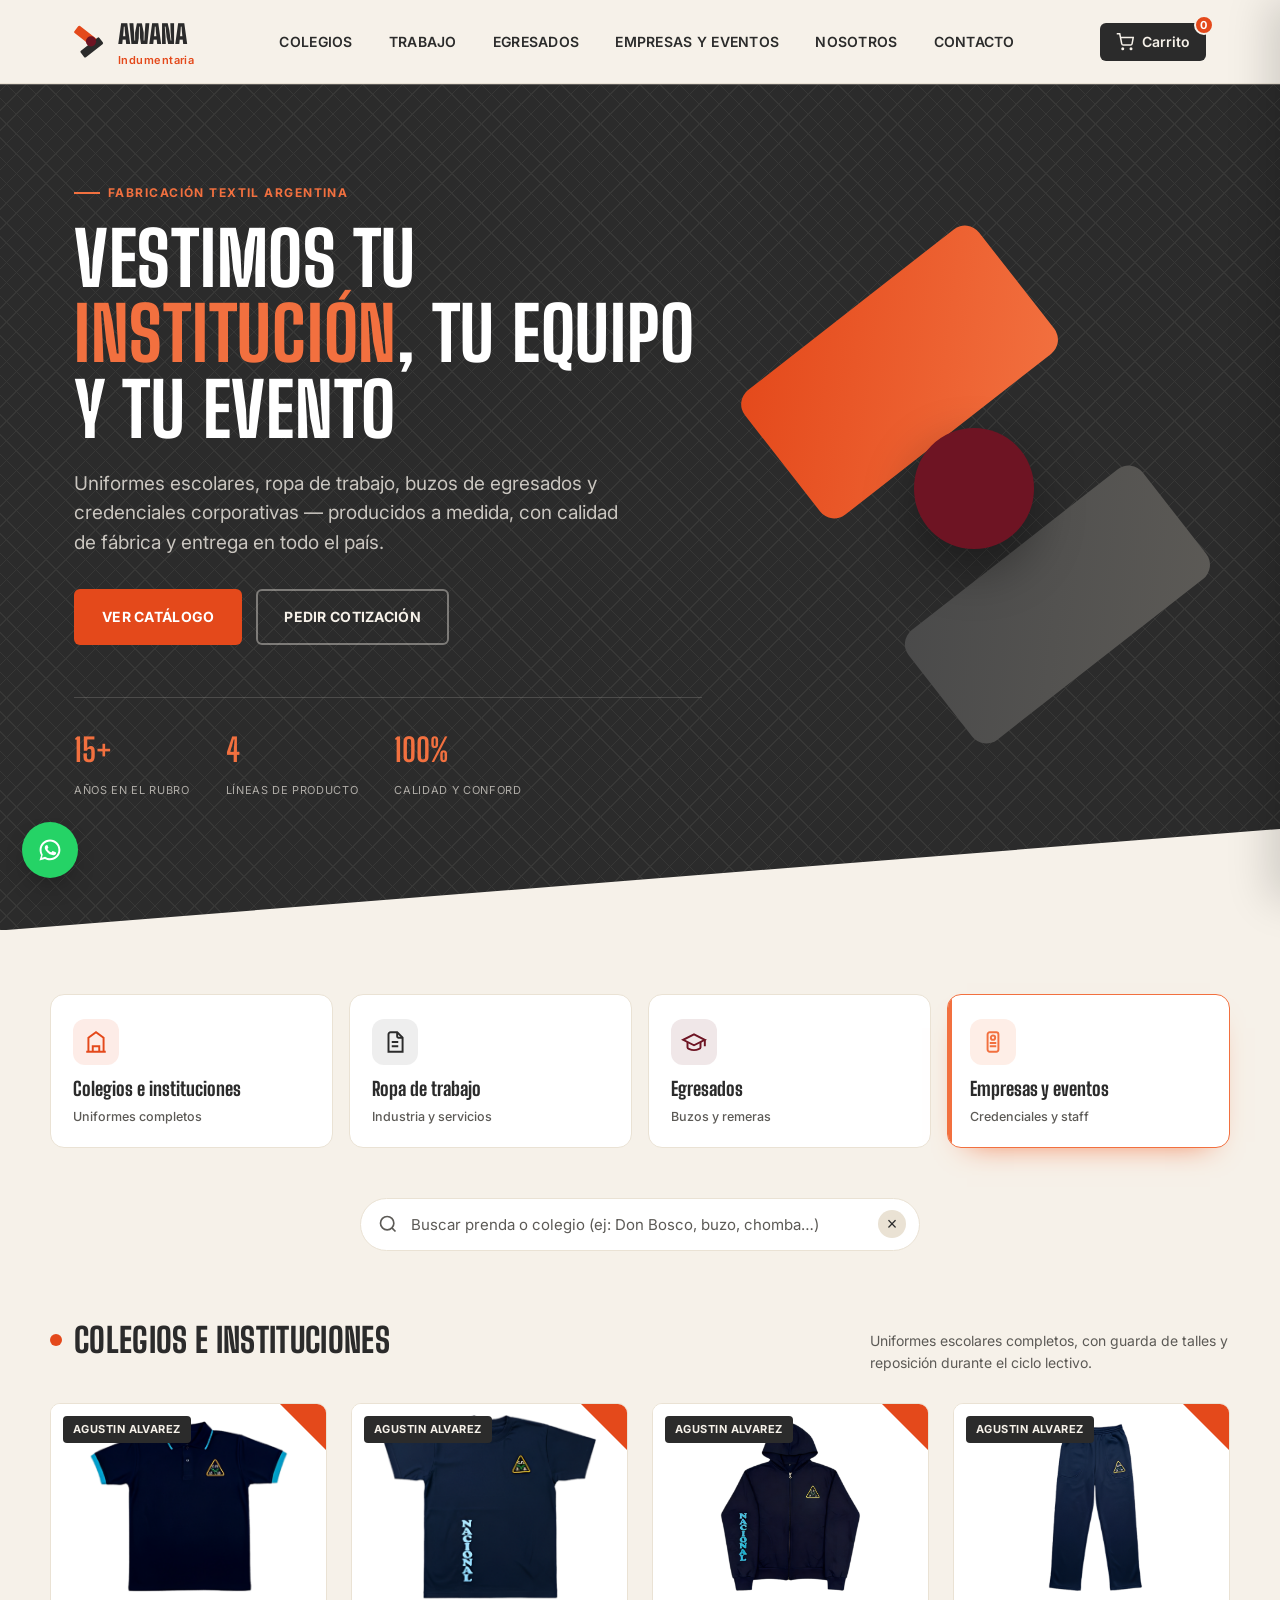
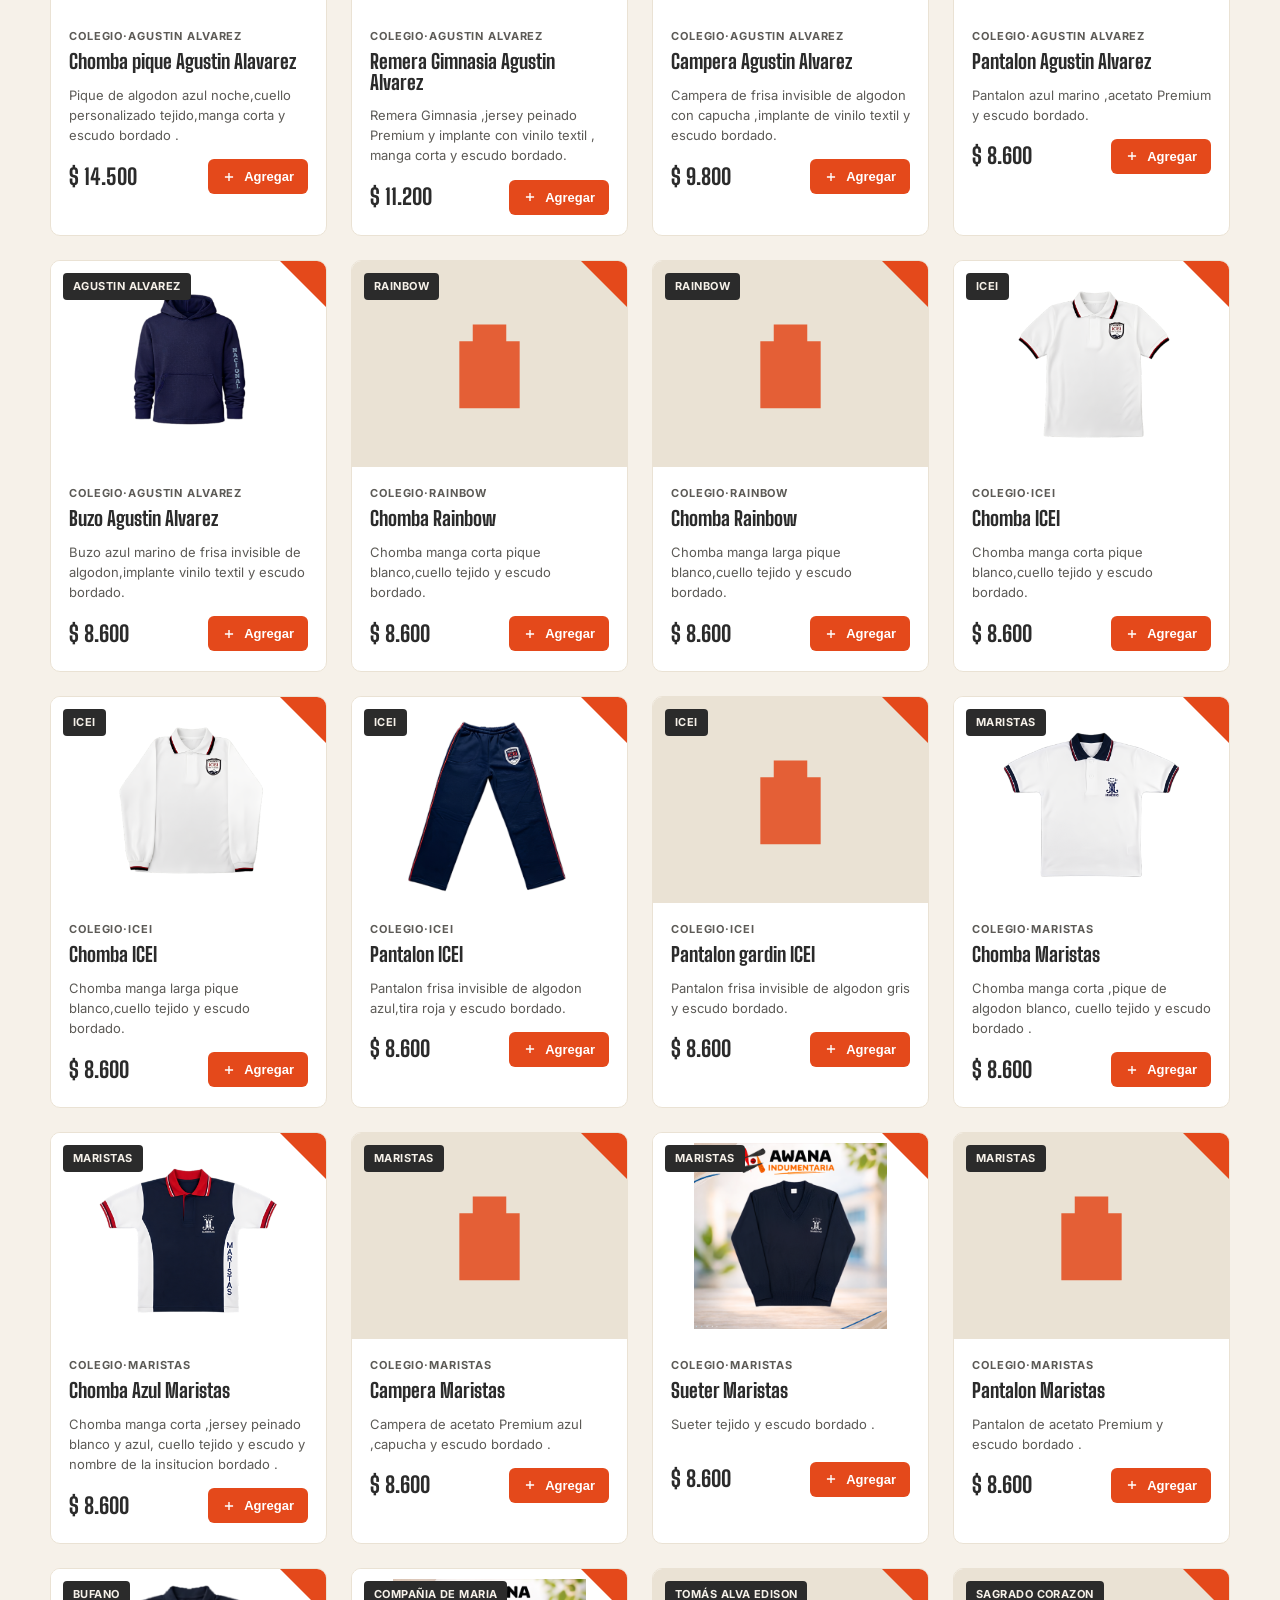
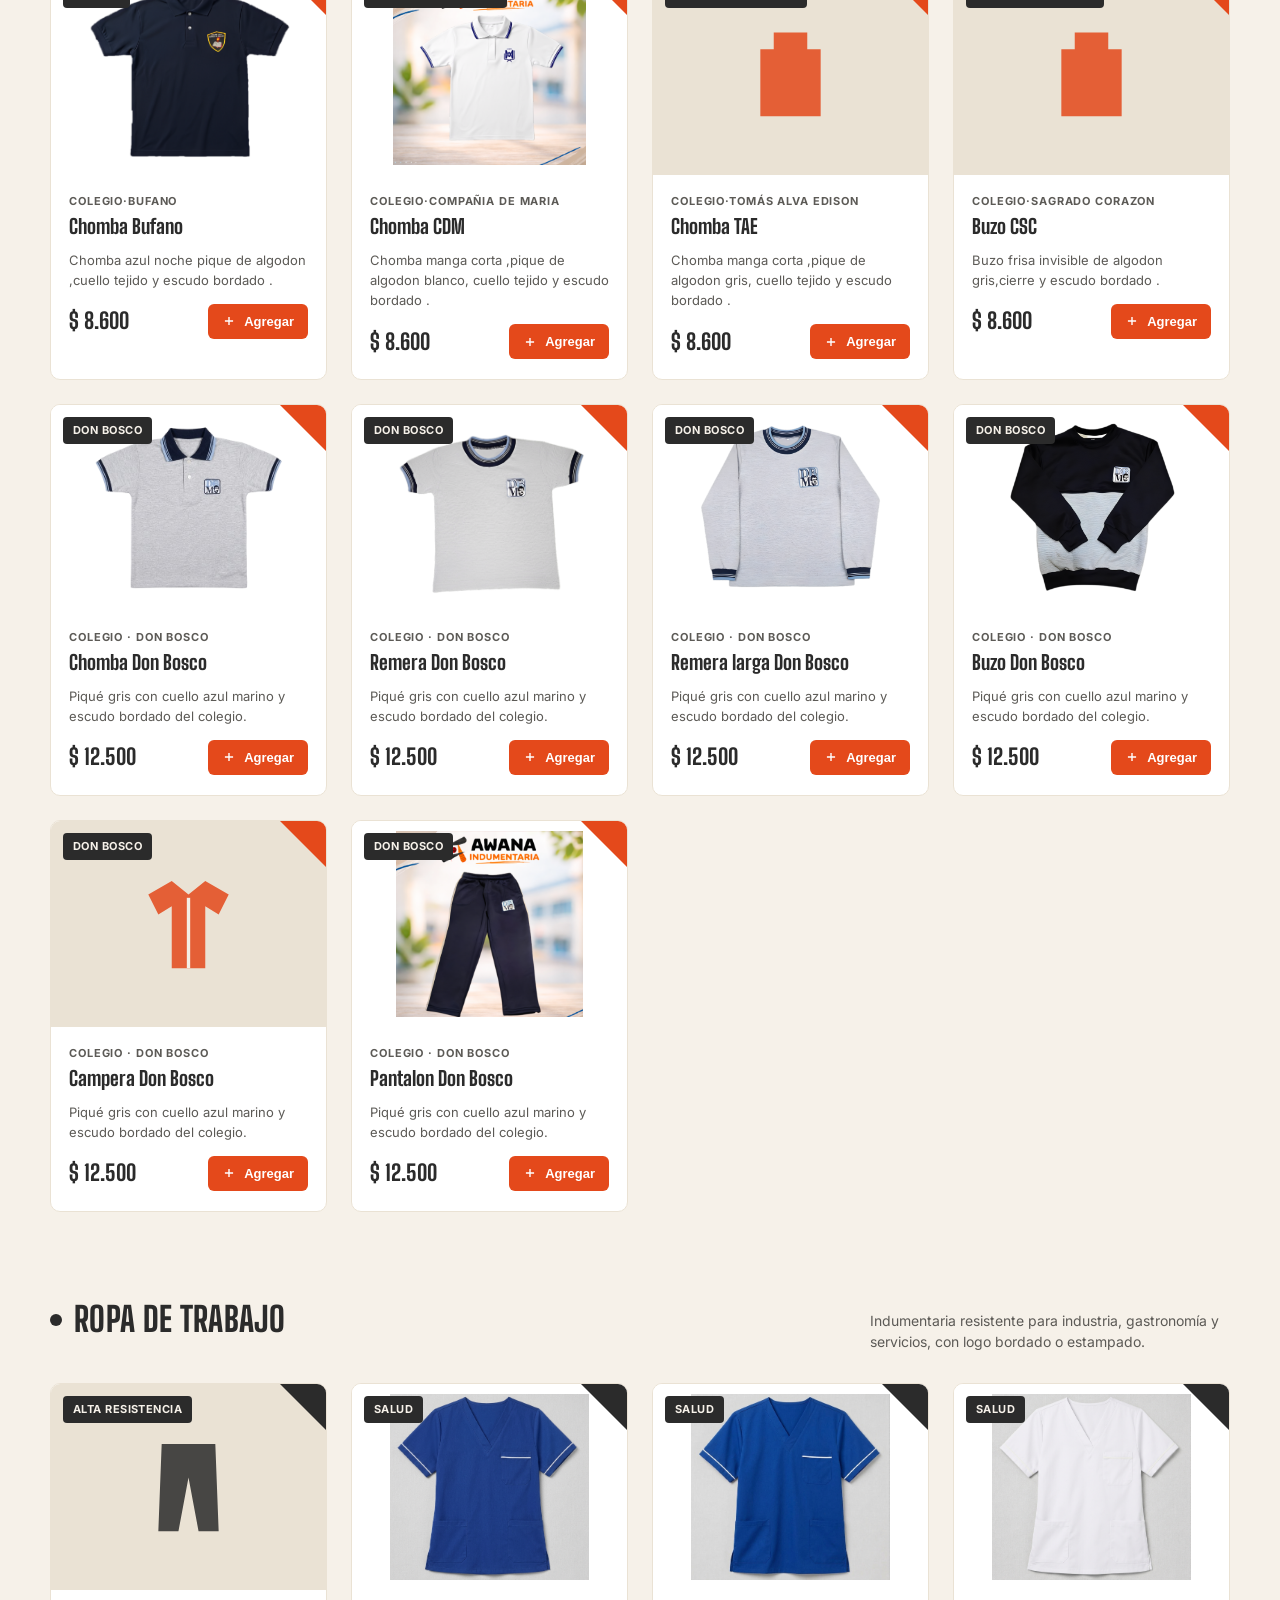
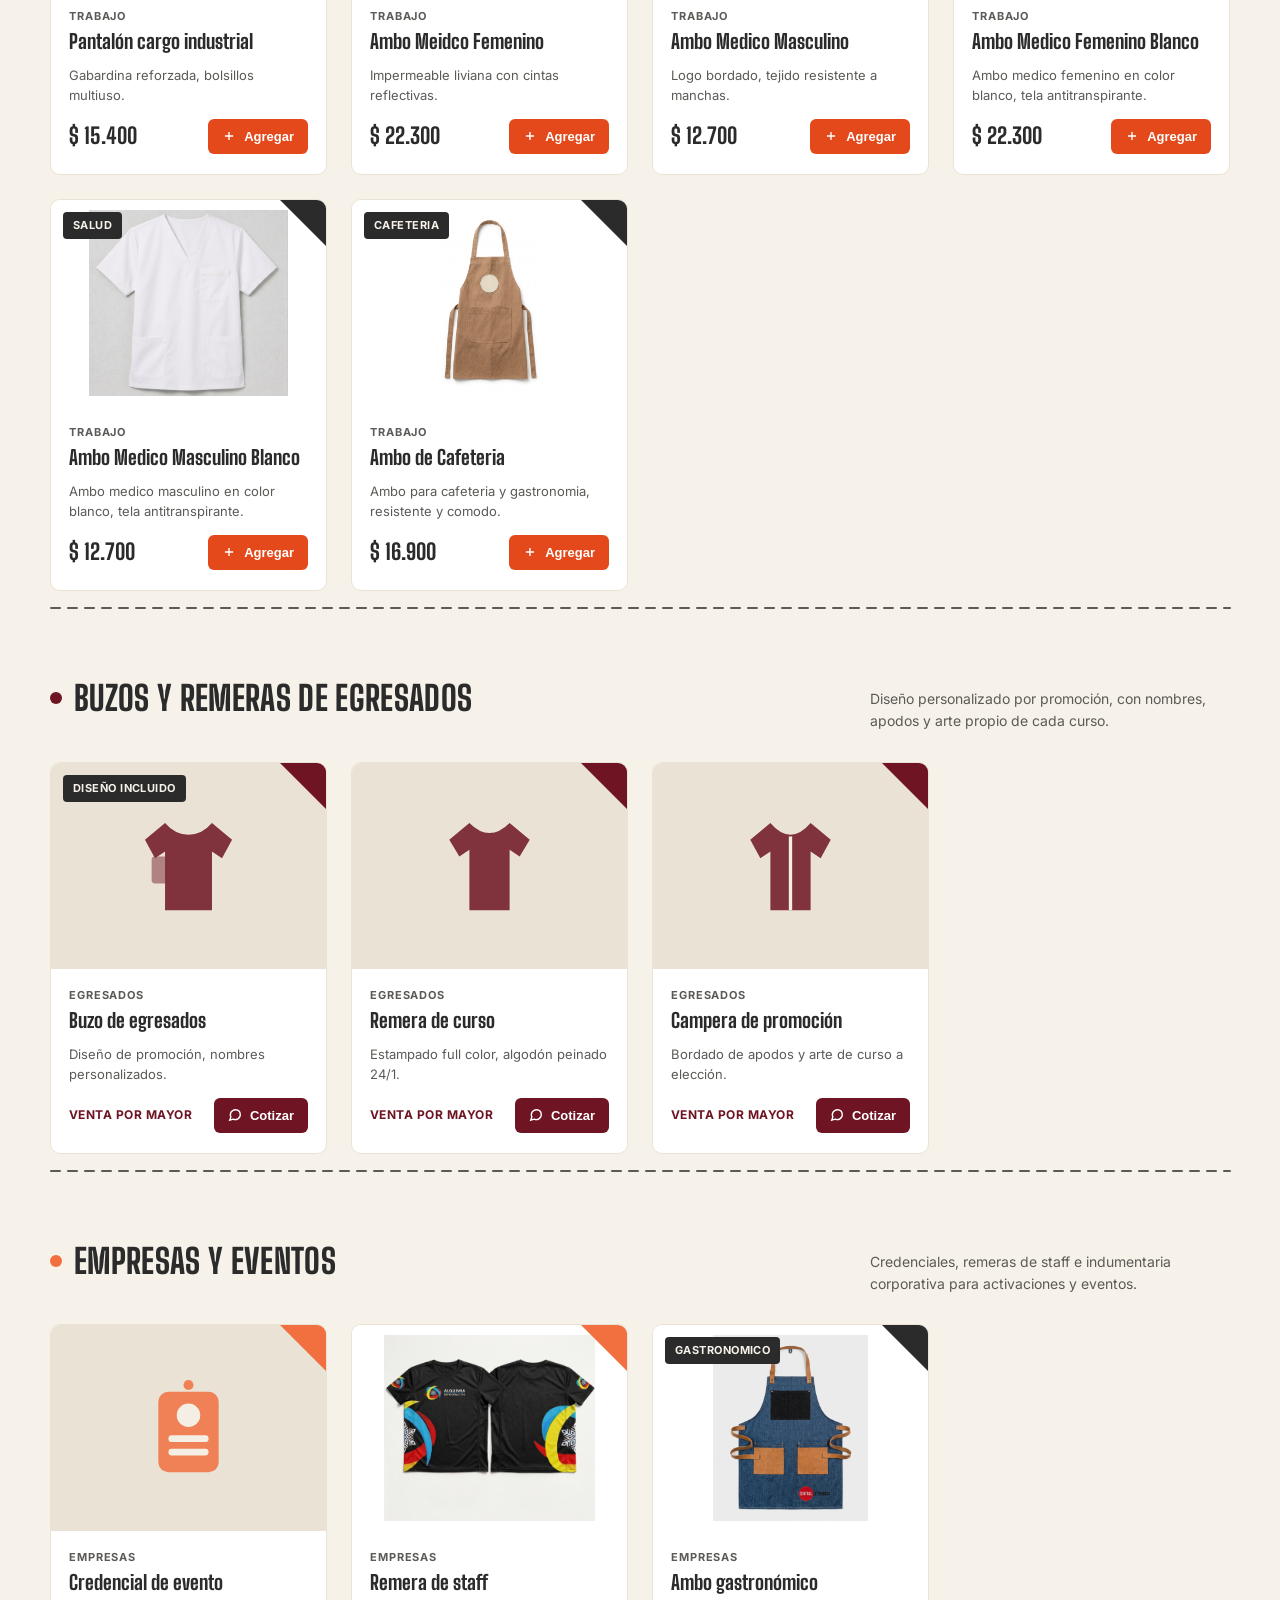
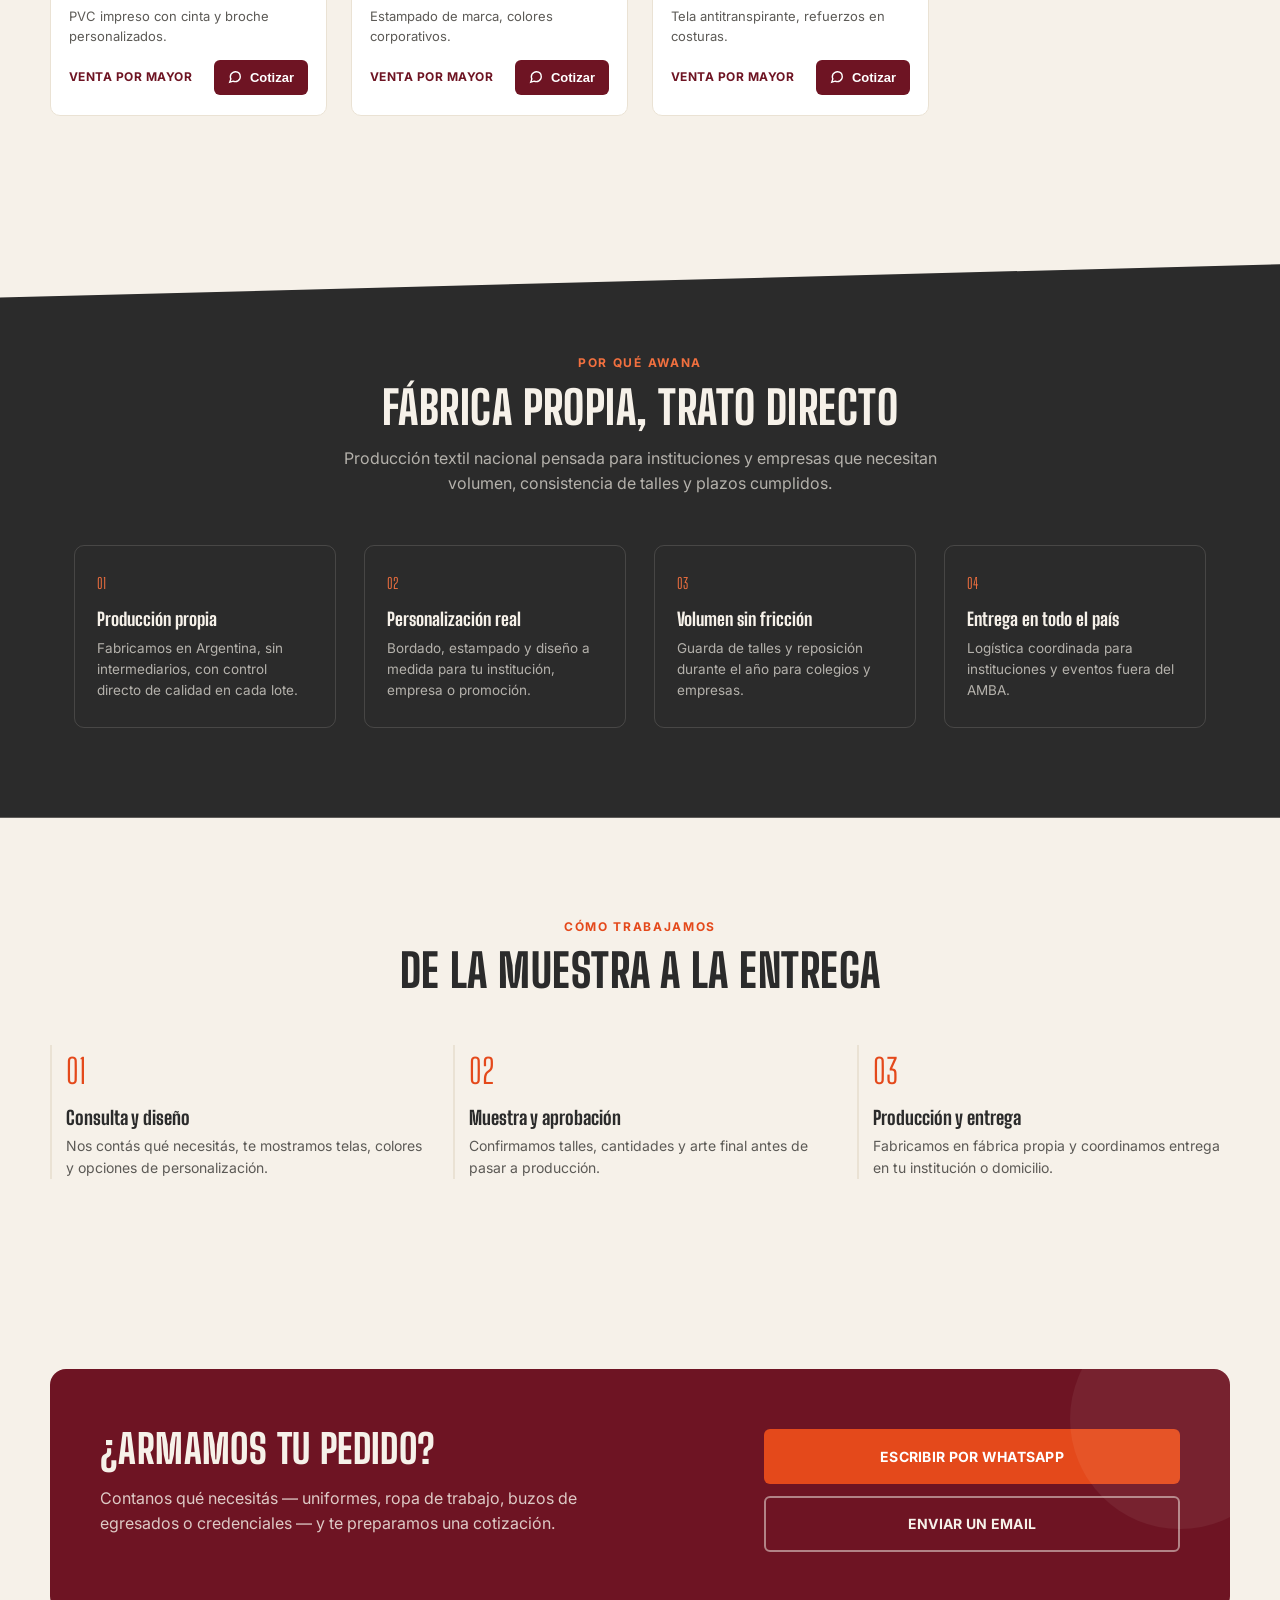
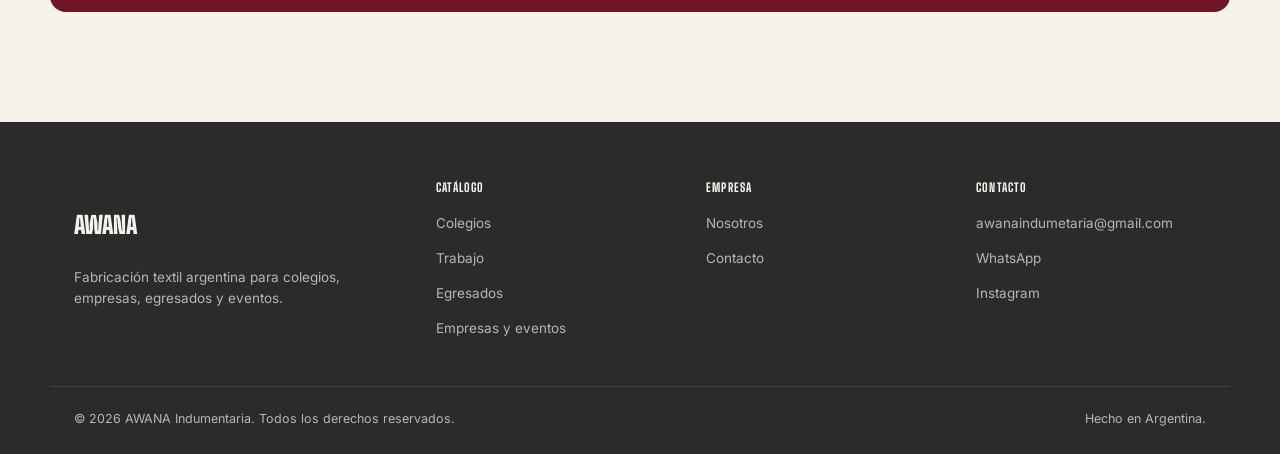
==== commit 980e6e0c: "Corregir mayusculas de 2 nombres de foto (Buzo-db, chomba-nacional)" ====
--- a/index.html
+++ b/index.html
@@ -1045,7 +1045,7 @@
   };
 
   var PRODUCTS = [
-    { id:"col-n01", cat:"colegios", catLabel:"Colegio·Agustin Alvarez", color:"var(--rojo)", name:"Chomba pique Agustin Alavarez", desc:"Pique de algodon azul noche,cuello personalizado tejido,manga corta y escudo bordado .", price:14500, icon:"buzo", image:"img/productos/Chomba-nacional.png", badge:"Agustin Alvarez" },
+    { id:"col-n01", cat:"colegios", catLabel:"Colegio·Agustin Alvarez", color:"var(--rojo)", name:"Chomba pique Agustin Alavarez", desc:"Pique de algodon azul noche,cuello personalizado tejido,manga corta y escudo bordado .", price:14500, icon:"buzo", image:"img/productos/chomba-nacional.png", badge:"Agustin Alvarez" },
     { id:"col-n02", cat:"colegios", catLabel:"Colegio·Agustin Alvarez", color:"var(--rojo)", name:"Remera Gimnasia Agustin Alvarez", desc:"Remera Gimnasia ,jersey peinado Premium y implante con vinilo textil , manga corta y escudo bordado.", price:11200, icon:"camisa", image:"img/productos/remeranacional.png", badge:"Agustin Alvarez"},
     { id:"col-n03", cat:"colegios", catLabel:"Colegio·Agustin Alvarez", color:"var(--rojo)", name:"Campera Agustin Alvarez", desc:"Campera de frisa invisible de algodon con capucha ,implante de vinilo textil y escudo bordado.", price:9800, icon:"pollera", image:"img/productos/Campera-nacional.png", badge:"Agustin Alvarez" },
     { id:"col-n04", cat:"colegios", catLabel:"Colegio·Agustin Alvarez", color:"var(--rojo)", name:"Pantalon Agustin Alvarez", desc:"Pantalon azul marino ,acetato Premium y escudo bordado.", price:8600, icon:"delantal", image:"img/productos/pantalon-nacional.png", badge:"Agustin Alvarez" },
@@ -1068,7 +1068,7 @@
     { id:"col-db1", cat:"colegios", catLabel:"Colegio · Don Bosco", color:"var(--rojo)", name:"Chomba Don Bosco", desc:"Piqué gris con cuello azul marino y escudo bordado del colegio.", price:12500, icon:"camisa", image:"img/productos/chombaDB.png", badge:"Don Bosco" },
     { id:"col-db2", cat:"colegios", catLabel:"Colegio · Don Bosco", color:"var(--rojo)", name:"Remera Don Bosco", desc:"Piqué gris con cuello azul marino y escudo bordado del colegio.", price:12500, icon:"camisa", image:"img/productos/remeracortaDb.png", badge:"Don Bosco" },
     { id:"col-db3", cat:"colegios", catLabel:"Colegio · Don Bosco", color:"var(--rojo)", name:"Remera larga Don Bosco", desc:"Piqué gris con cuello azul marino y escudo bordado del colegio.", price:12500, icon:"camisa", image:"img/productos/remeraDB.png", badge:"Don Bosco" },
-    { id:"col-db4", cat:"colegios", catLabel:"Colegio · Don Bosco", color:"var(--rojo)", name:"Buzo Don Bosco", desc:"Piqué gris con cuello azul marino y escudo bordado del colegio.", price:12500, icon:"camisa", image:"img/productos/Buzo-DB.png", badge:"Don Bosco" },
+    { id:"col-db4", cat:"colegios", catLabel:"Colegio · Don Bosco", color:"var(--rojo)", name:"Buzo Don Bosco", desc:"Piqué gris con cuello azul marino y escudo bordado del colegio.", price:12500, icon:"camisa", image:"img/productos/Buzo-db.png", badge:"Don Bosco" },
     { id:"col-db5", cat:"colegios", catLabel:"Colegio · Don Bosco", color:"var(--rojo)", name:"Campera Don Bosco", desc:"Piqué gris con cuello azul marino y escudo bordado del colegio.", price:12500, icon:"camisa", badge:"Don Bosco" },
     { id:"col-db6", cat:"colegios", catLabel:"Colegio · Don Bosco", color:"var(--rojo)", name:"Pantalon Don Bosco", desc:"Piqué gris con cuello azul marino y escudo bordado del colegio.", price:12500, icon:"camisa", image:"img/productos/pantalon-db.png", badge:"Don Bosco" },
     
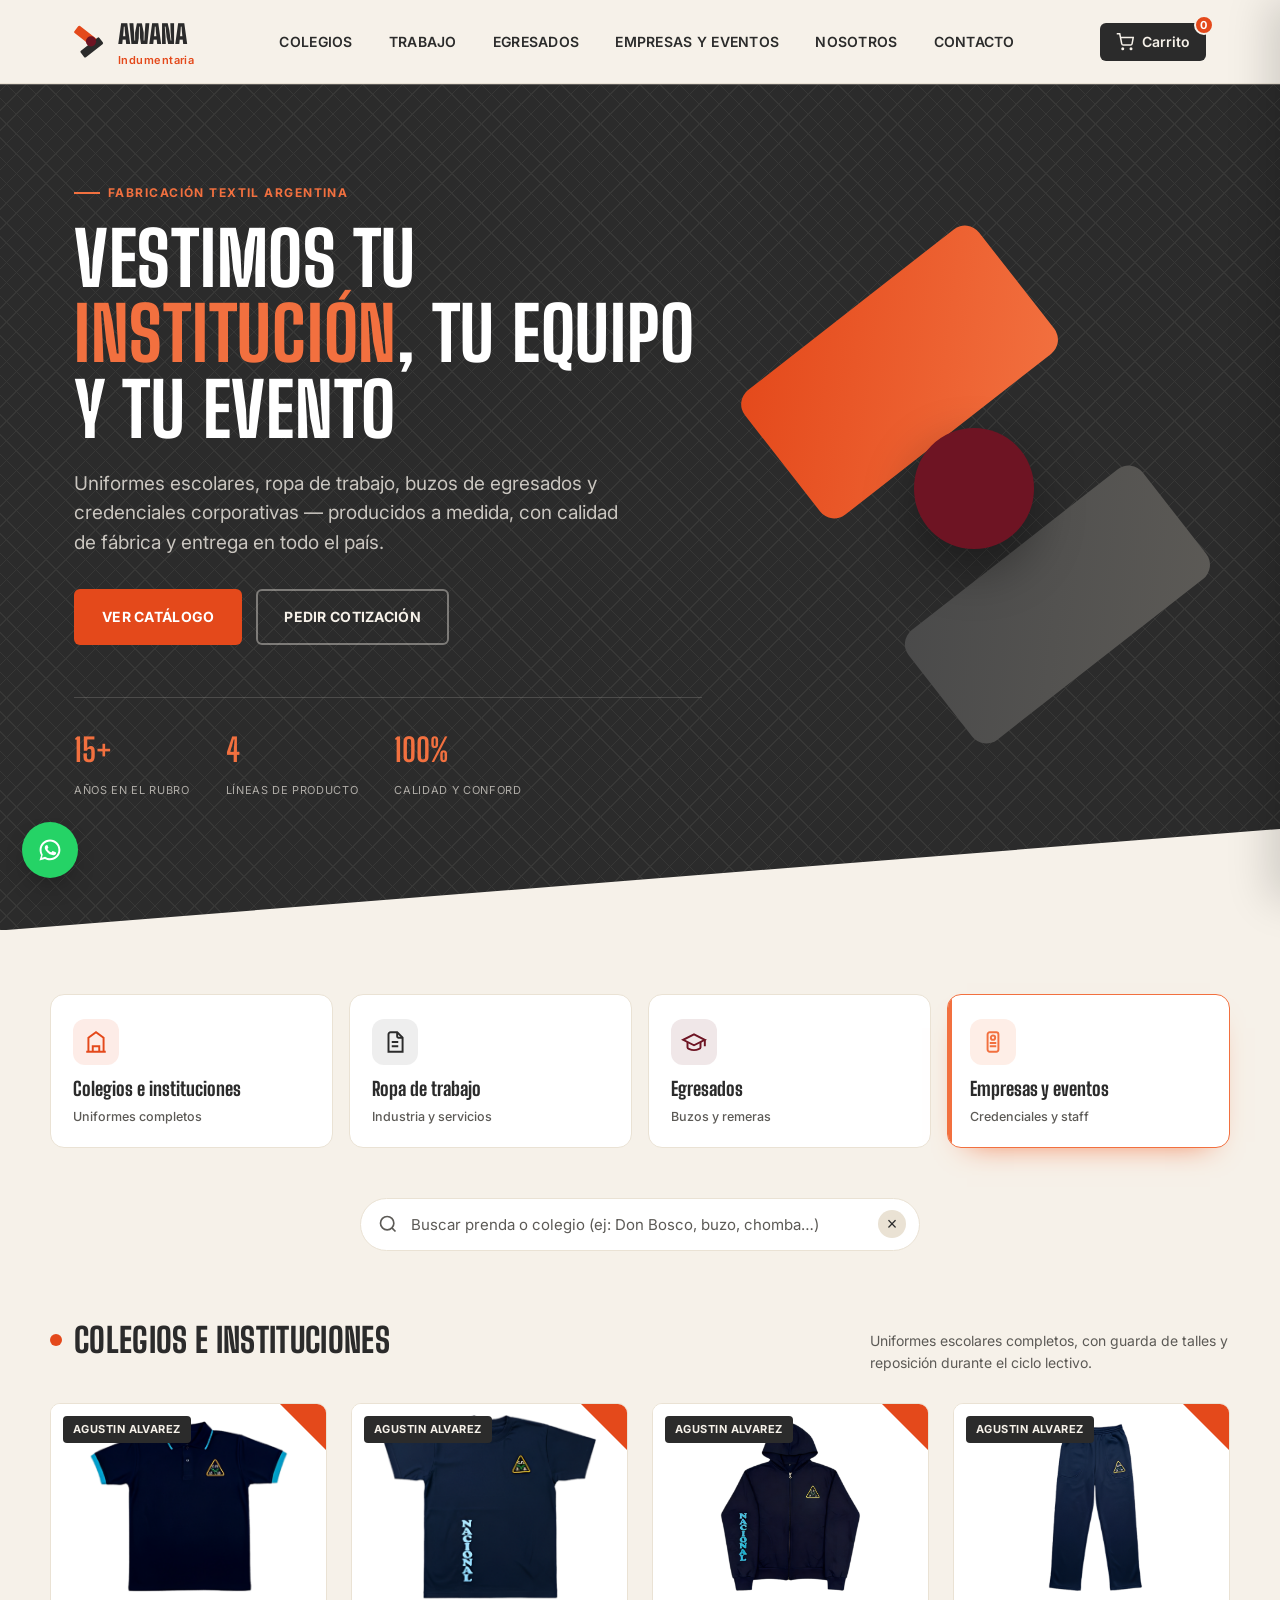
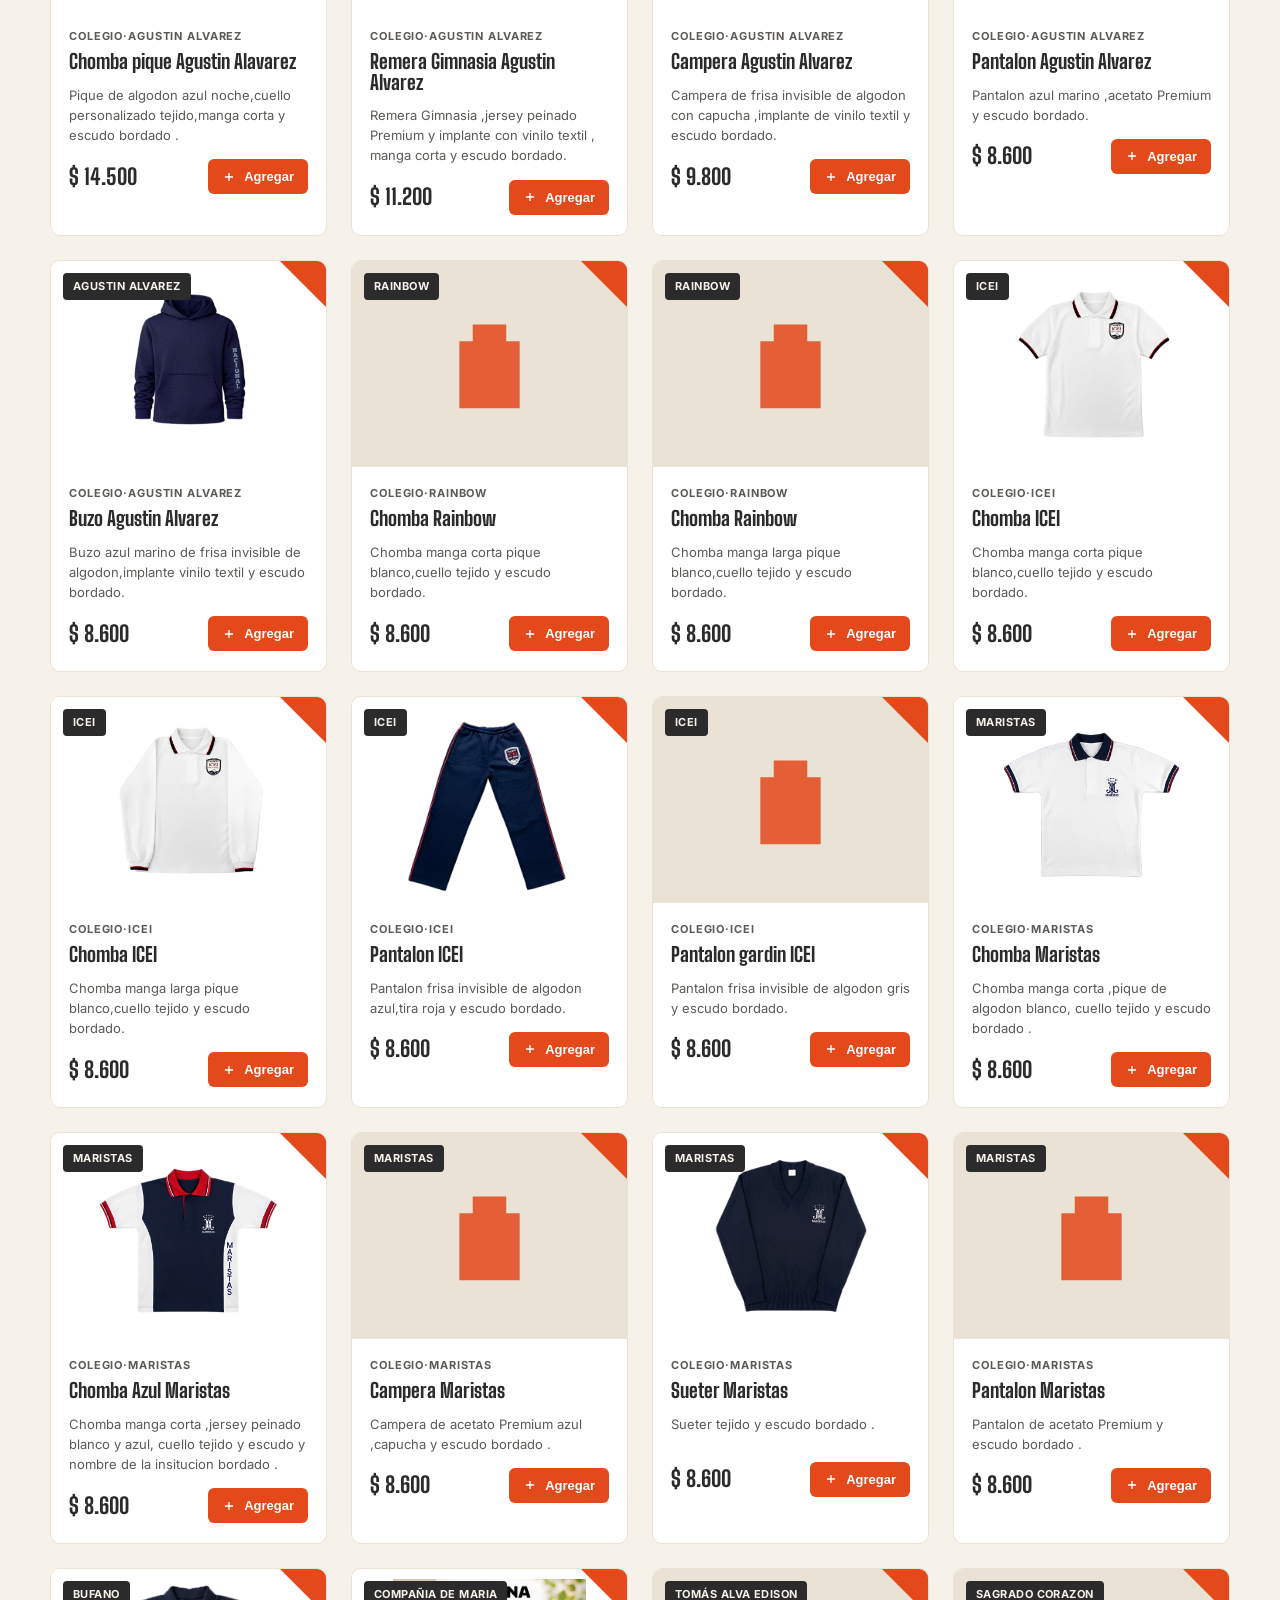
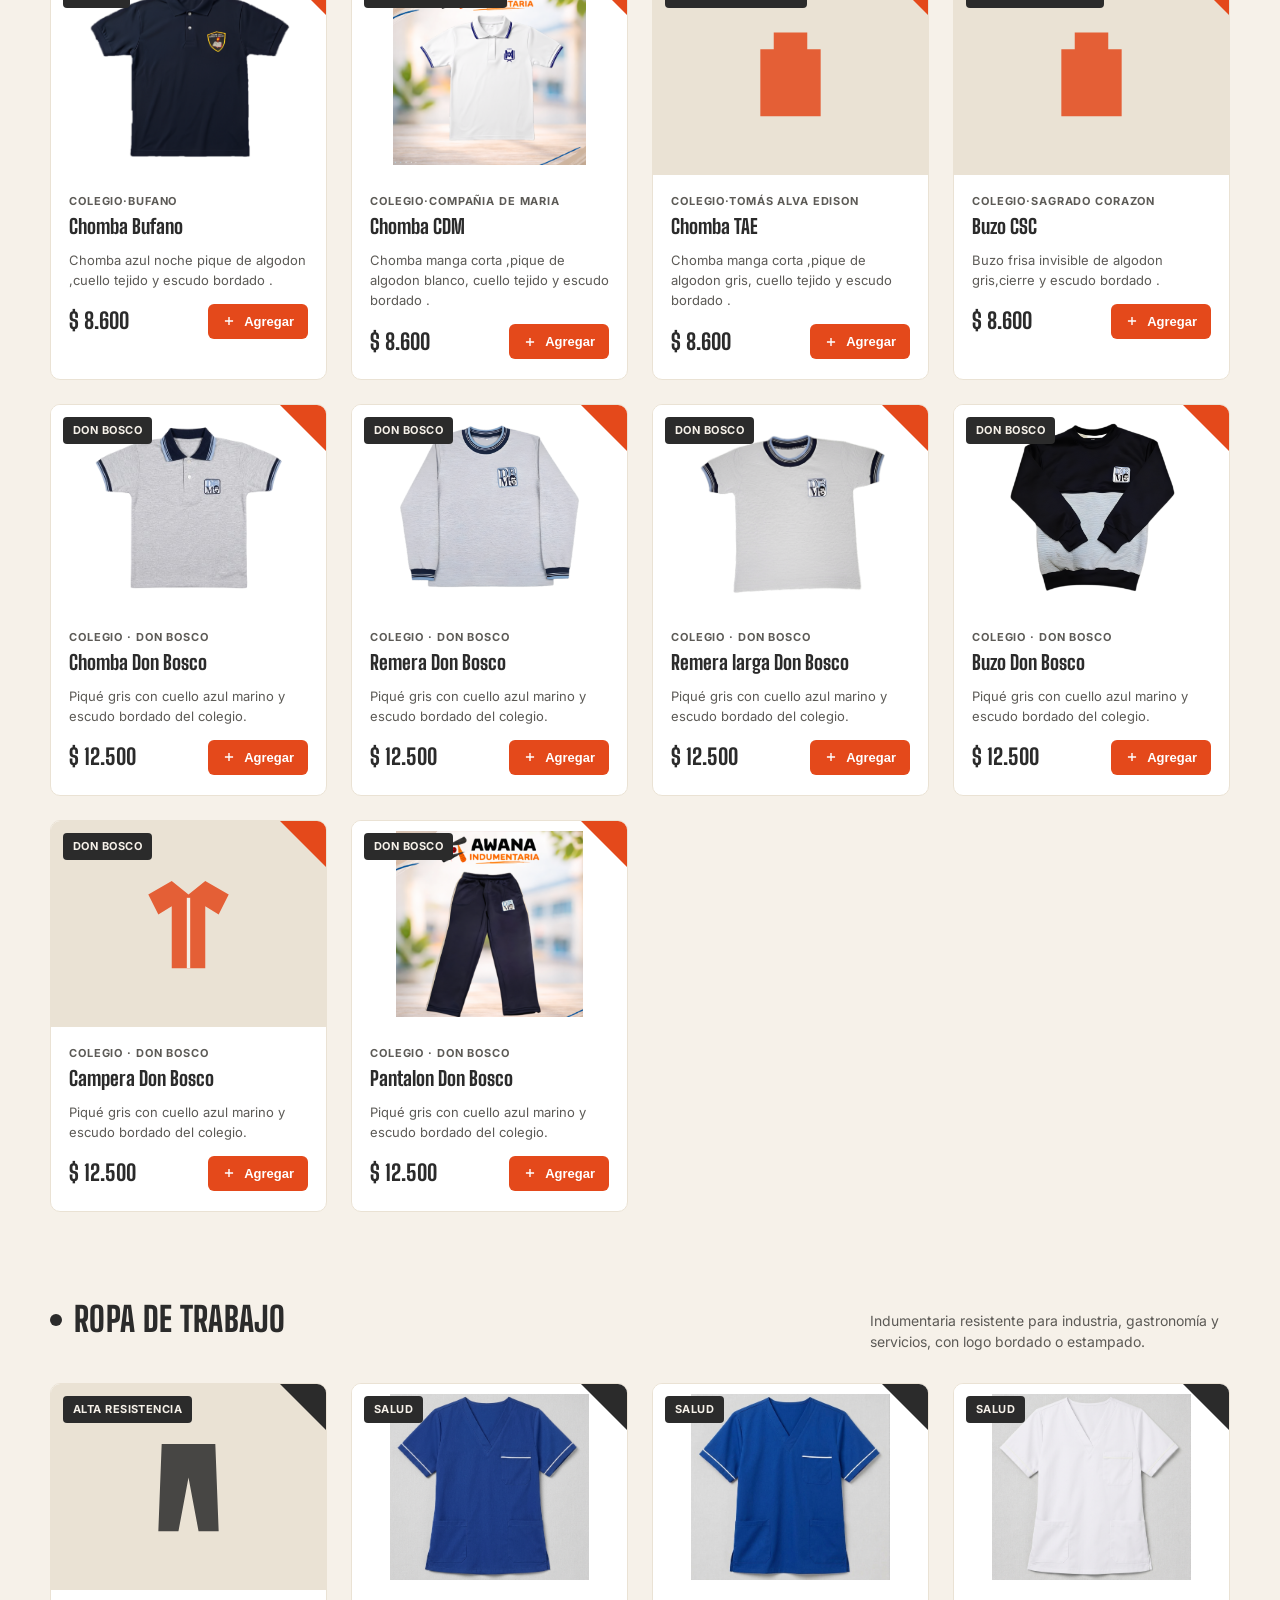
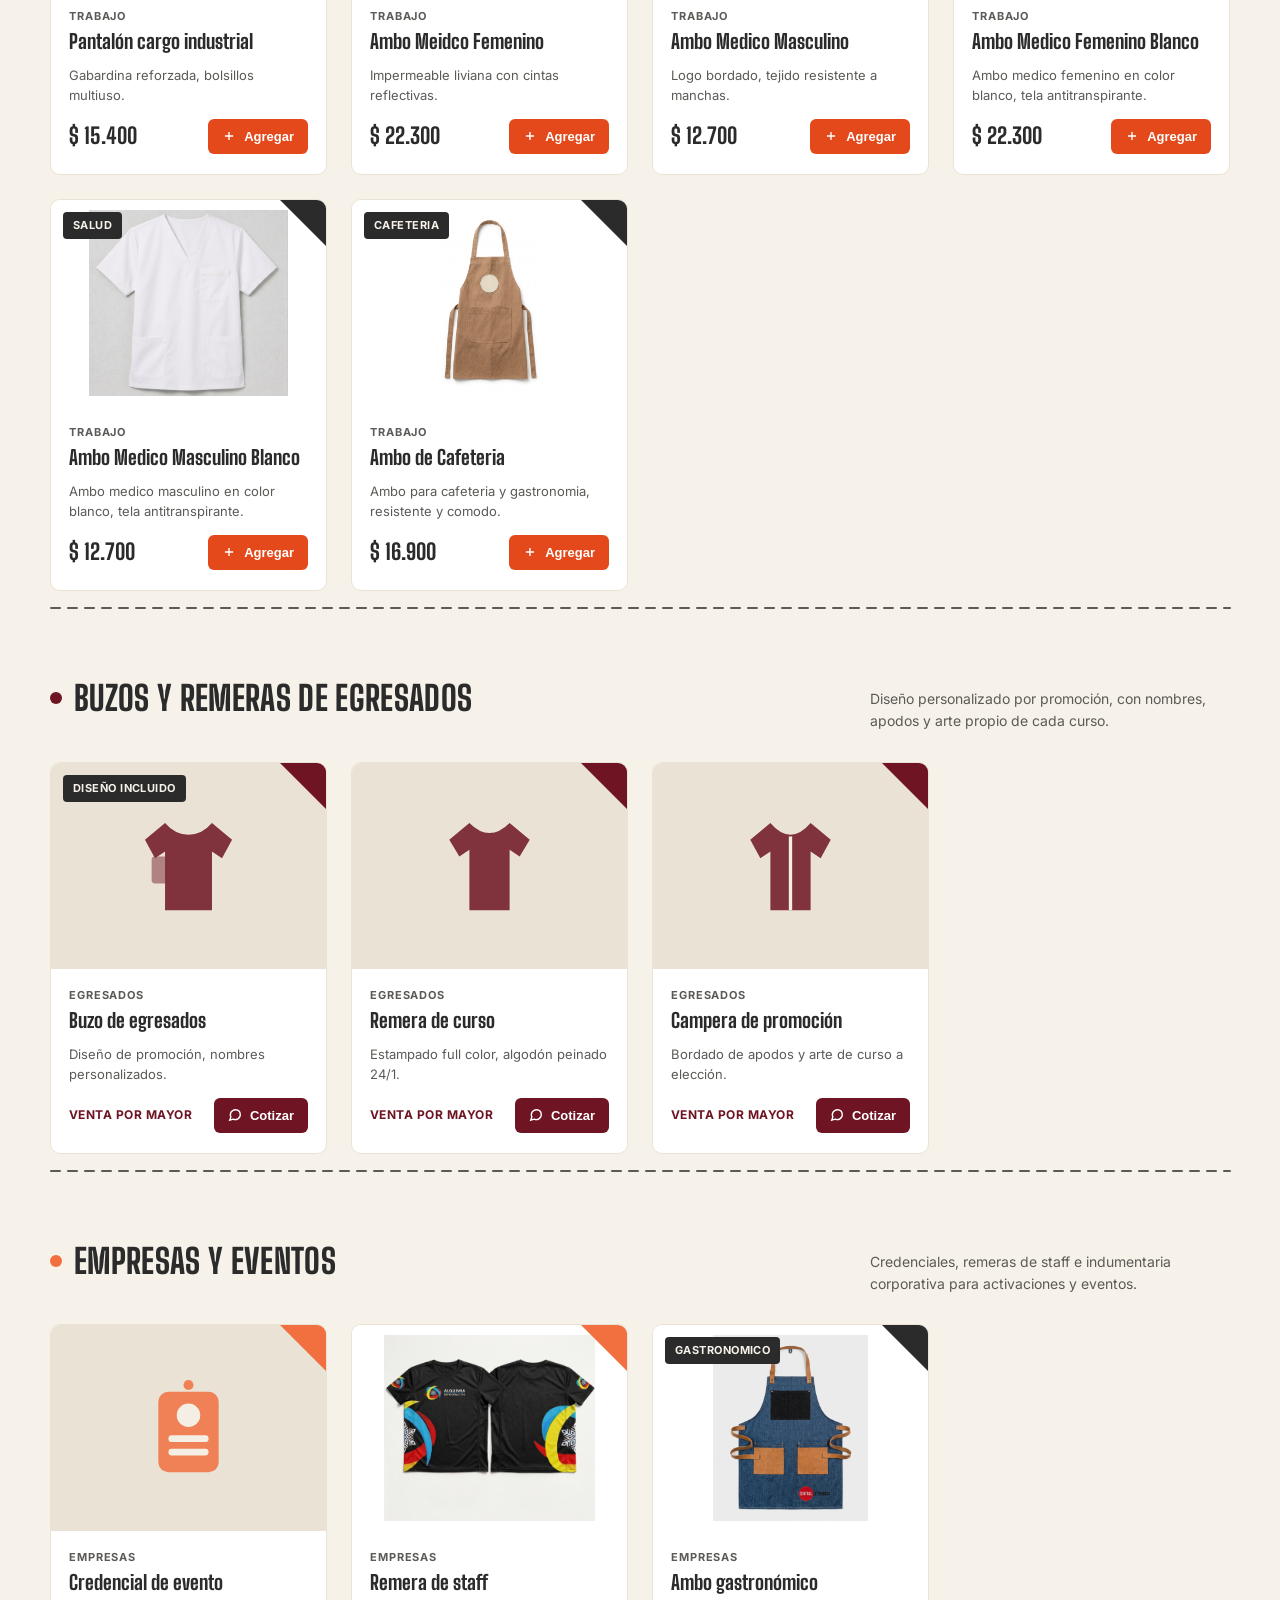
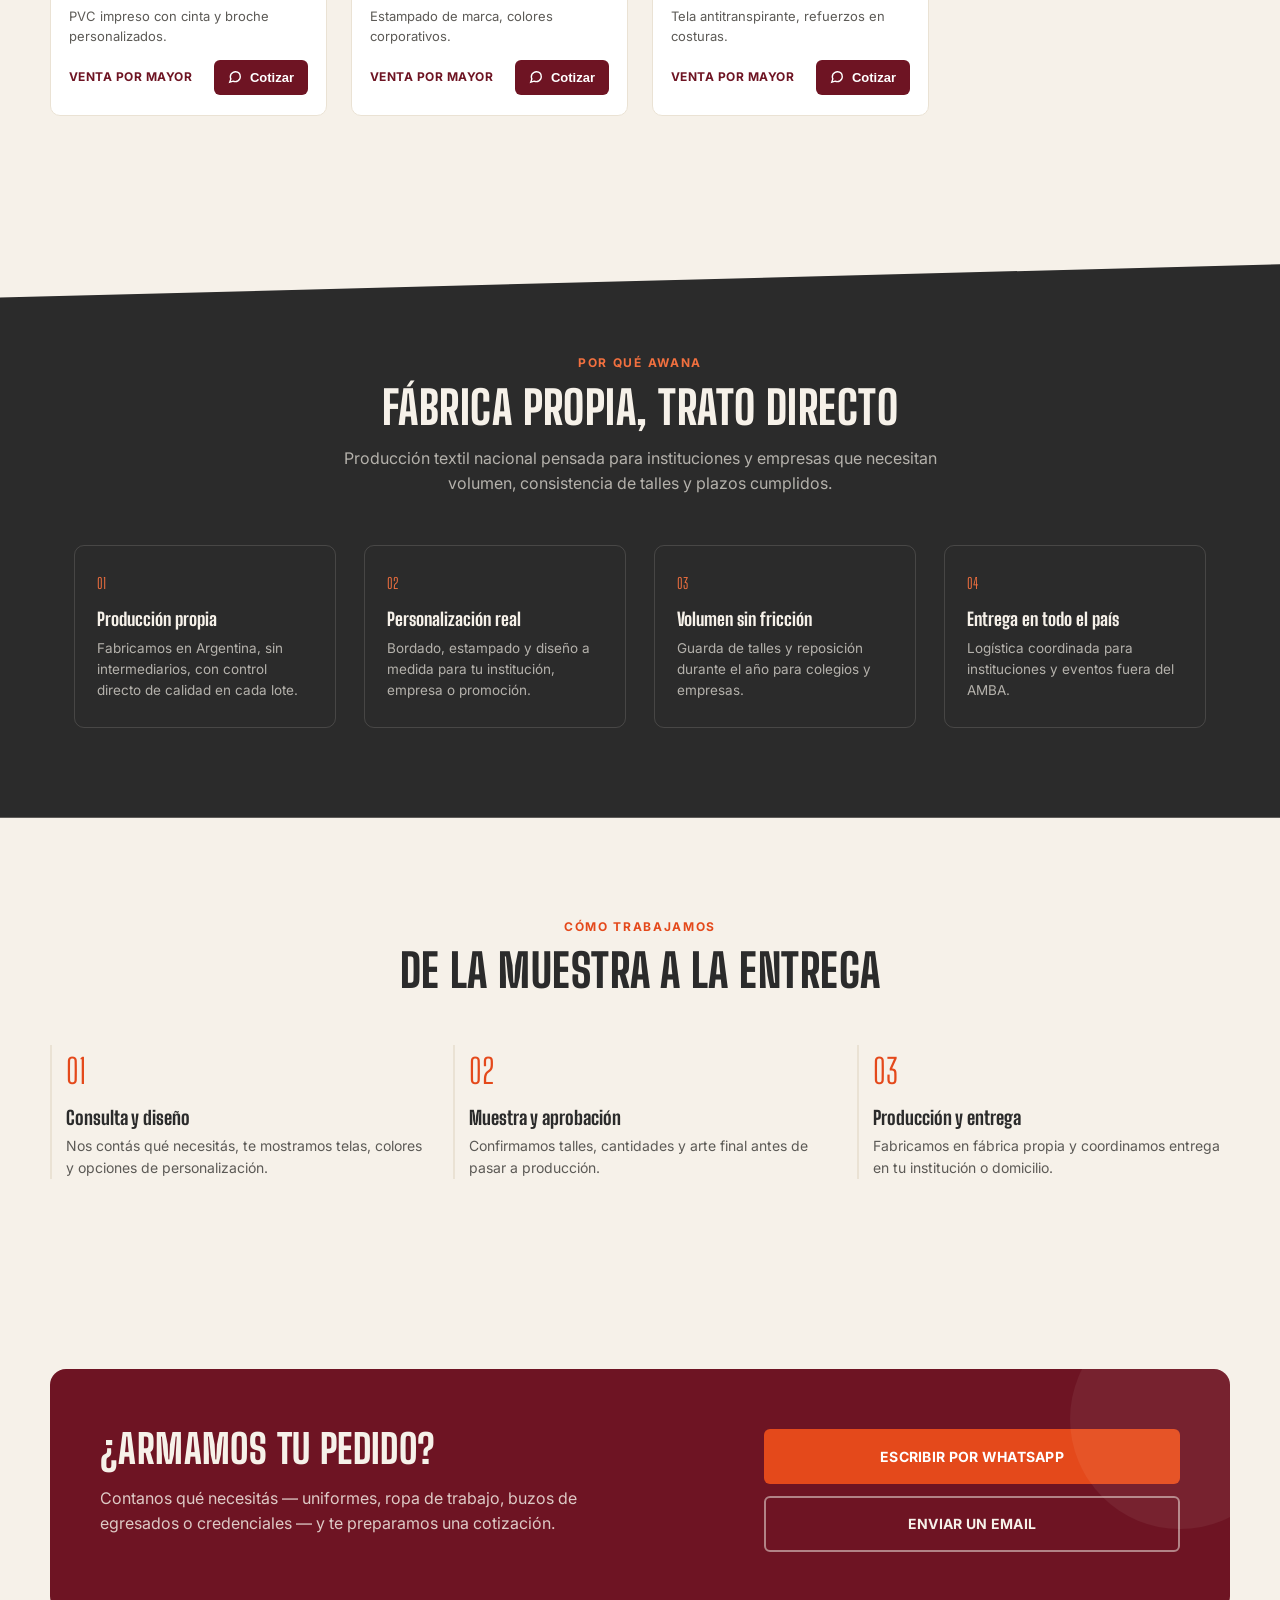
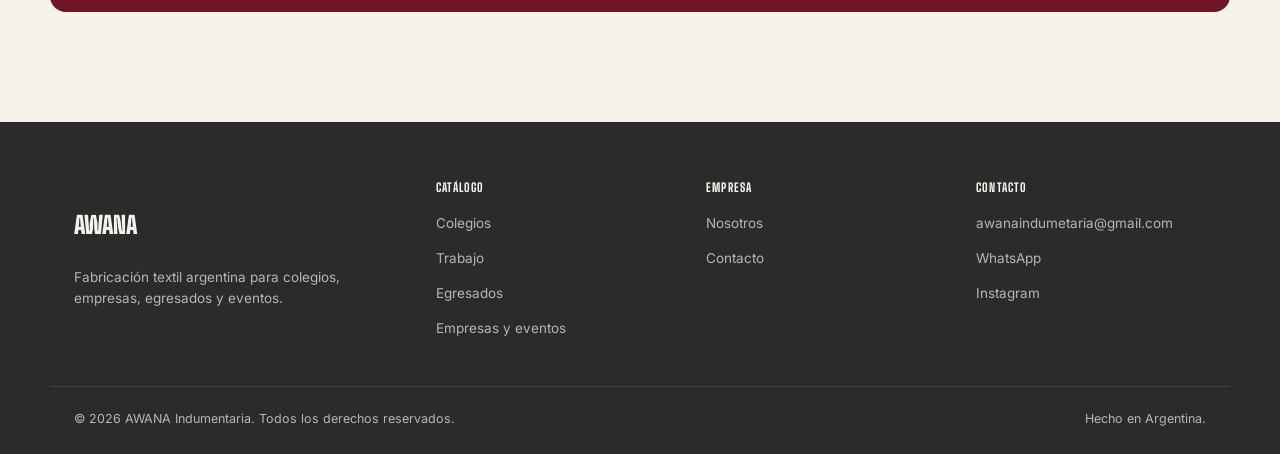
==== commit 34bbd4c4: "Corregir fotos: Sueter Maristas y Remera Don Bosco" ====
--- a/index.html
+++ b/index.html
@@ -1059,15 +1059,15 @@
     { id:"col-M01", cat:"colegios", catLabel:"Colegio·Maristas", color:"var(--rojo)", name:"Chomba Maristas", desc:"Chomba manga corta ,pique de algodon blanco, cuello tejido y escudo bordado .", price:8600, icon:"delantal", image:"img/productos/Chomba-maristas-blanca.png", badge:"Maristas" },
     { id:"col-M02", cat:"colegios", catLabel:"Colegio·Maristas", color:"var(--rojo)", name:"Chomba Azul Maristas", desc:"Chomba manga corta ,jersey peinado blanco y azul, cuello tejido y escudo y nombre de la insitucion bordado .", price:8600, icon:"delantal", image:"img/productos/Chomba-azulmaristas.png", badge:"Maristas" },
     { id:"col-M03", cat:"colegios", catLabel:"Colegio·Maristas", color:"var(--rojo)", name:"Campera Maristas", desc:"Campera de acetato Premium azul ,capucha y escudo bordado .", price:8600, icon:"delantal", badge:"Maristas" },
-    { id:"col-M04", cat:"colegios", catLabel:"Colegio·Maristas", color:"var(--rojo)", name:"Sueter Maristas", desc:"Sueter tejido y escudo bordado .", price:8600, icon:"delantal", image:"img/productos/sueterM.png", badge:"Maristas" },
+    { id:"col-M04", cat:"colegios", catLabel:"Colegio·Maristas", color:"var(--rojo)", name:"Sueter Maristas", desc:"Sueter tejido y escudo bordado .", price:8600, icon:"delantal", image:"img/productos/buzo-maristas.png", badge:"Maristas" },
     { id:"col-M05", cat:"colegios", catLabel:"Colegio·Maristas", color:"var(--rojo)", name:"Pantalon Maristas", desc:"Pantalon de acetato Premium y escudo bordado .", price:8600, icon:"delantal", badge:"Maristas" },
     { id:"col-B01", cat:"colegios", catLabel:"Colegio·Bufano", color:"var(--rojo)", name:"Chomba Bufano", desc:"Chomba azul noche pique de algodon ,cuello tejido y escudo bordado .", price:8600, icon:"delantal", image:"img/productos/chombabufano.png", badge:"Bufano" },
     { id:"col-cmd1", cat:"colegios", catLabel:"Colegio·Compañia de Maria", color:"var(--rojo)", name:"Chomba CDM", desc:"Chomba manga corta ,pique de algodon blanco, cuello tejido y escudo bordado .", price:8600, icon:"delantal", image:"img/productos/chomacdm.png", badge:"Compañia de Maria" },
     { id:"col-tae1", cat:"colegios", catLabel:"Colegio·Tomás Alva Edison", color:"var(--rojo)", name:"Chomba TAE", desc:"Chomba  manga corta ,pique de algodon gris, cuello tejido y escudo bordado .", price:8600, icon:"delantal", badge:"Tomás Alva Edison" },
     { id:"col-csc1", cat:"colegios", catLabel:"Colegio·Sagrado Corazon", color:"var(--rojo)", name:"Buzo CSC", desc:"Buzo frisa invisible de algodon gris,cierre  y escudo bordado .", price:8600, icon:"delantal", badge:"Sagrado Corazon" },
     { id:"col-db1", cat:"colegios", catLabel:"Colegio · Don Bosco", color:"var(--rojo)", name:"Chomba Don Bosco", desc:"Piqué gris con cuello azul marino y escudo bordado del colegio.", price:12500, icon:"camisa", image:"img/productos/chombaDB.png", badge:"Don Bosco" },
-    { id:"col-db2", cat:"colegios", catLabel:"Colegio · Don Bosco", color:"var(--rojo)", name:"Remera Don Bosco", desc:"Piqué gris con cuello azul marino y escudo bordado del colegio.", price:12500, icon:"camisa", image:"img/productos/remeracortaDb.png", badge:"Don Bosco" },
-    { id:"col-db3", cat:"colegios", catLabel:"Colegio · Don Bosco", color:"var(--rojo)", name:"Remera larga Don Bosco", desc:"Piqué gris con cuello azul marino y escudo bordado del colegio.", price:12500, icon:"camisa", image:"img/productos/remeraDB.png", badge:"Don Bosco" },
+    { id:"col-db2", cat:"colegios", catLabel:"Colegio · Don Bosco", color:"var(--rojo)", name:"Remera Don Bosco", desc:"Piqué gris con cuello azul marino y escudo bordado del colegio.", price:12500, icon:"camisa", image:"img/productos/remeraDB.png", badge:"Don Bosco" },
+    { id:"col-db3", cat:"colegios", catLabel:"Colegio · Don Bosco", color:"var(--rojo)", name:"Remera larga Don Bosco", desc:"Piqué gris con cuello azul marino y escudo bordado del colegio.", price:12500, icon:"camisa", image:"img/productos/remeracortaDb.png", badge:"Don Bosco" },
     { id:"col-db4", cat:"colegios", catLabel:"Colegio · Don Bosco", color:"var(--rojo)", name:"Buzo Don Bosco", desc:"Piqué gris con cuello azul marino y escudo bordado del colegio.", price:12500, icon:"camisa", image:"img/productos/Buzo-db.png", badge:"Don Bosco" },
     { id:"col-db5", cat:"colegios", catLabel:"Colegio · Don Bosco", color:"var(--rojo)", name:"Campera Don Bosco", desc:"Piqué gris con cuello azul marino y escudo bordado del colegio.", price:12500, icon:"camisa", badge:"Don Bosco" },
     { id:"col-db6", cat:"colegios", catLabel:"Colegio · Don Bosco", color:"var(--rojo)", name:"Pantalon Don Bosco", desc:"Piqué gris con cuello azul marino y escudo bordado del colegio.", price:12500, icon:"camisa", image:"img/productos/pantalon-db.png", badge:"Don Bosco" },
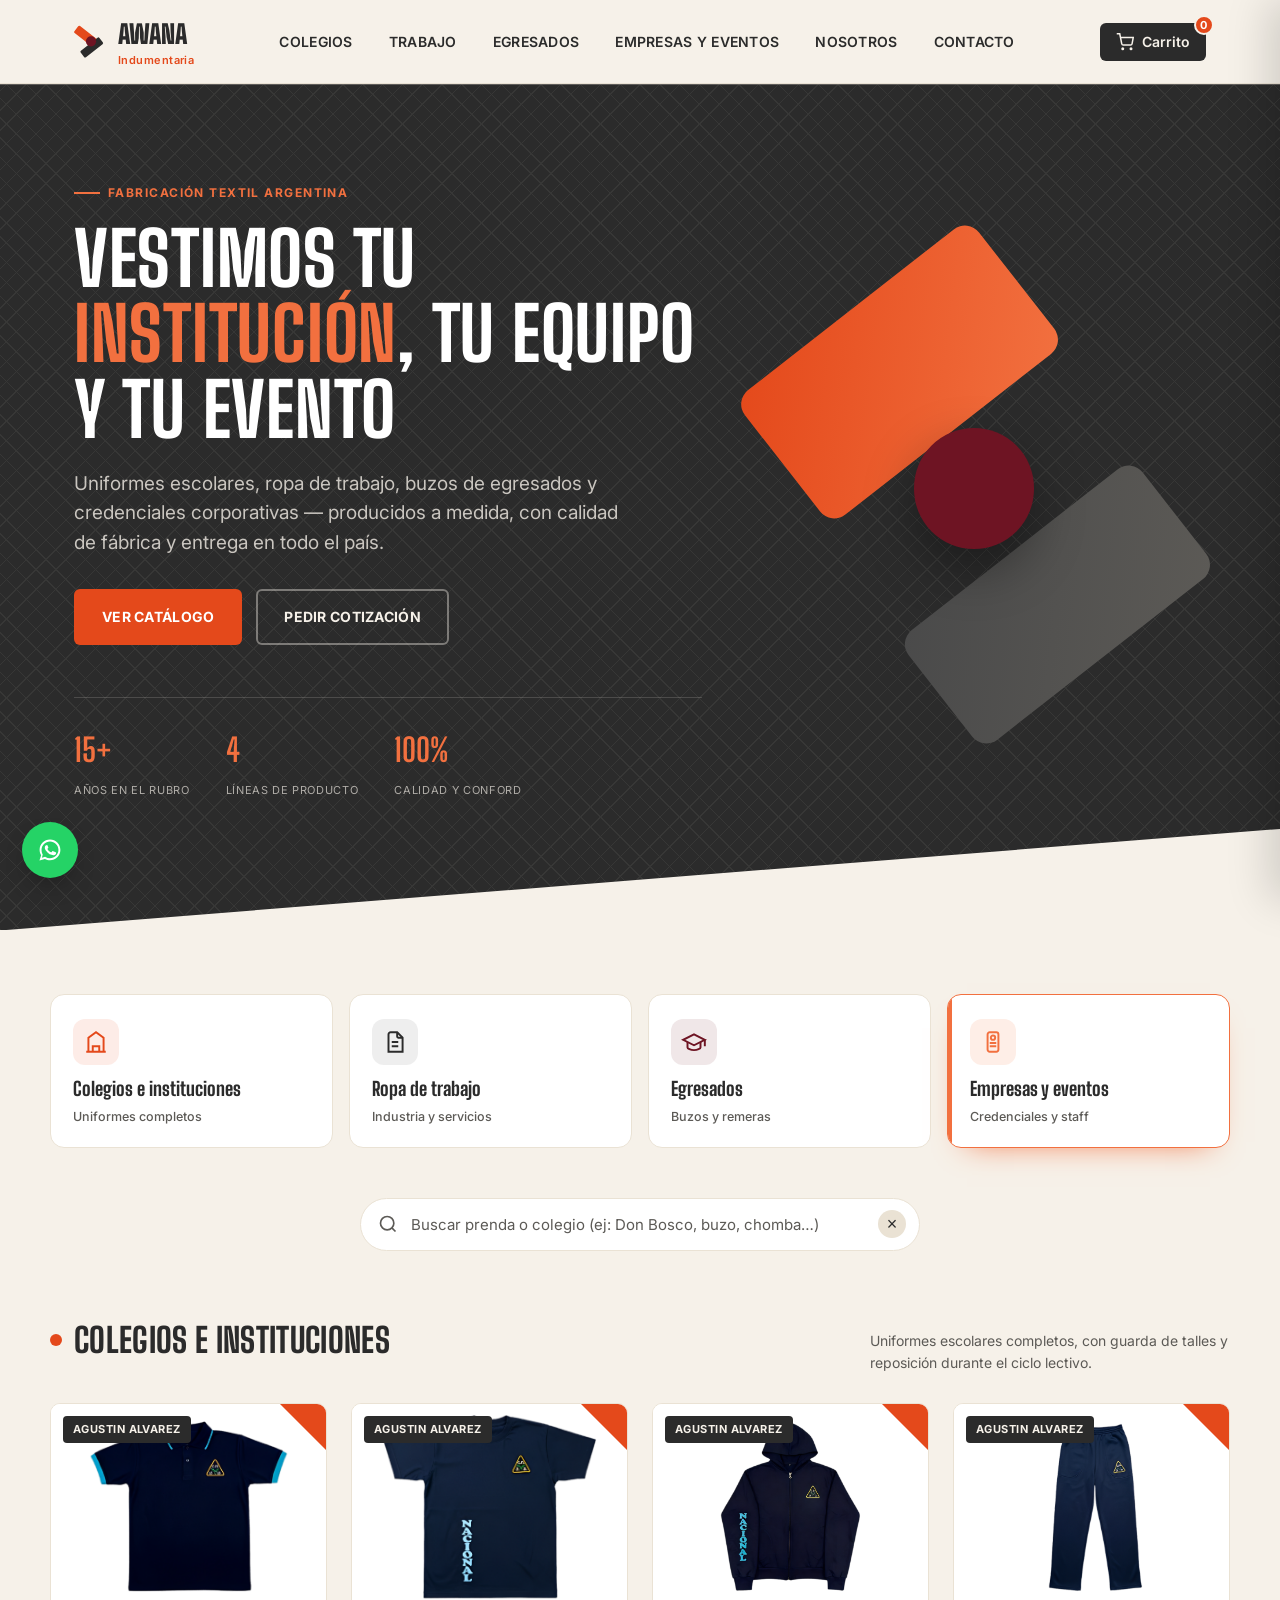
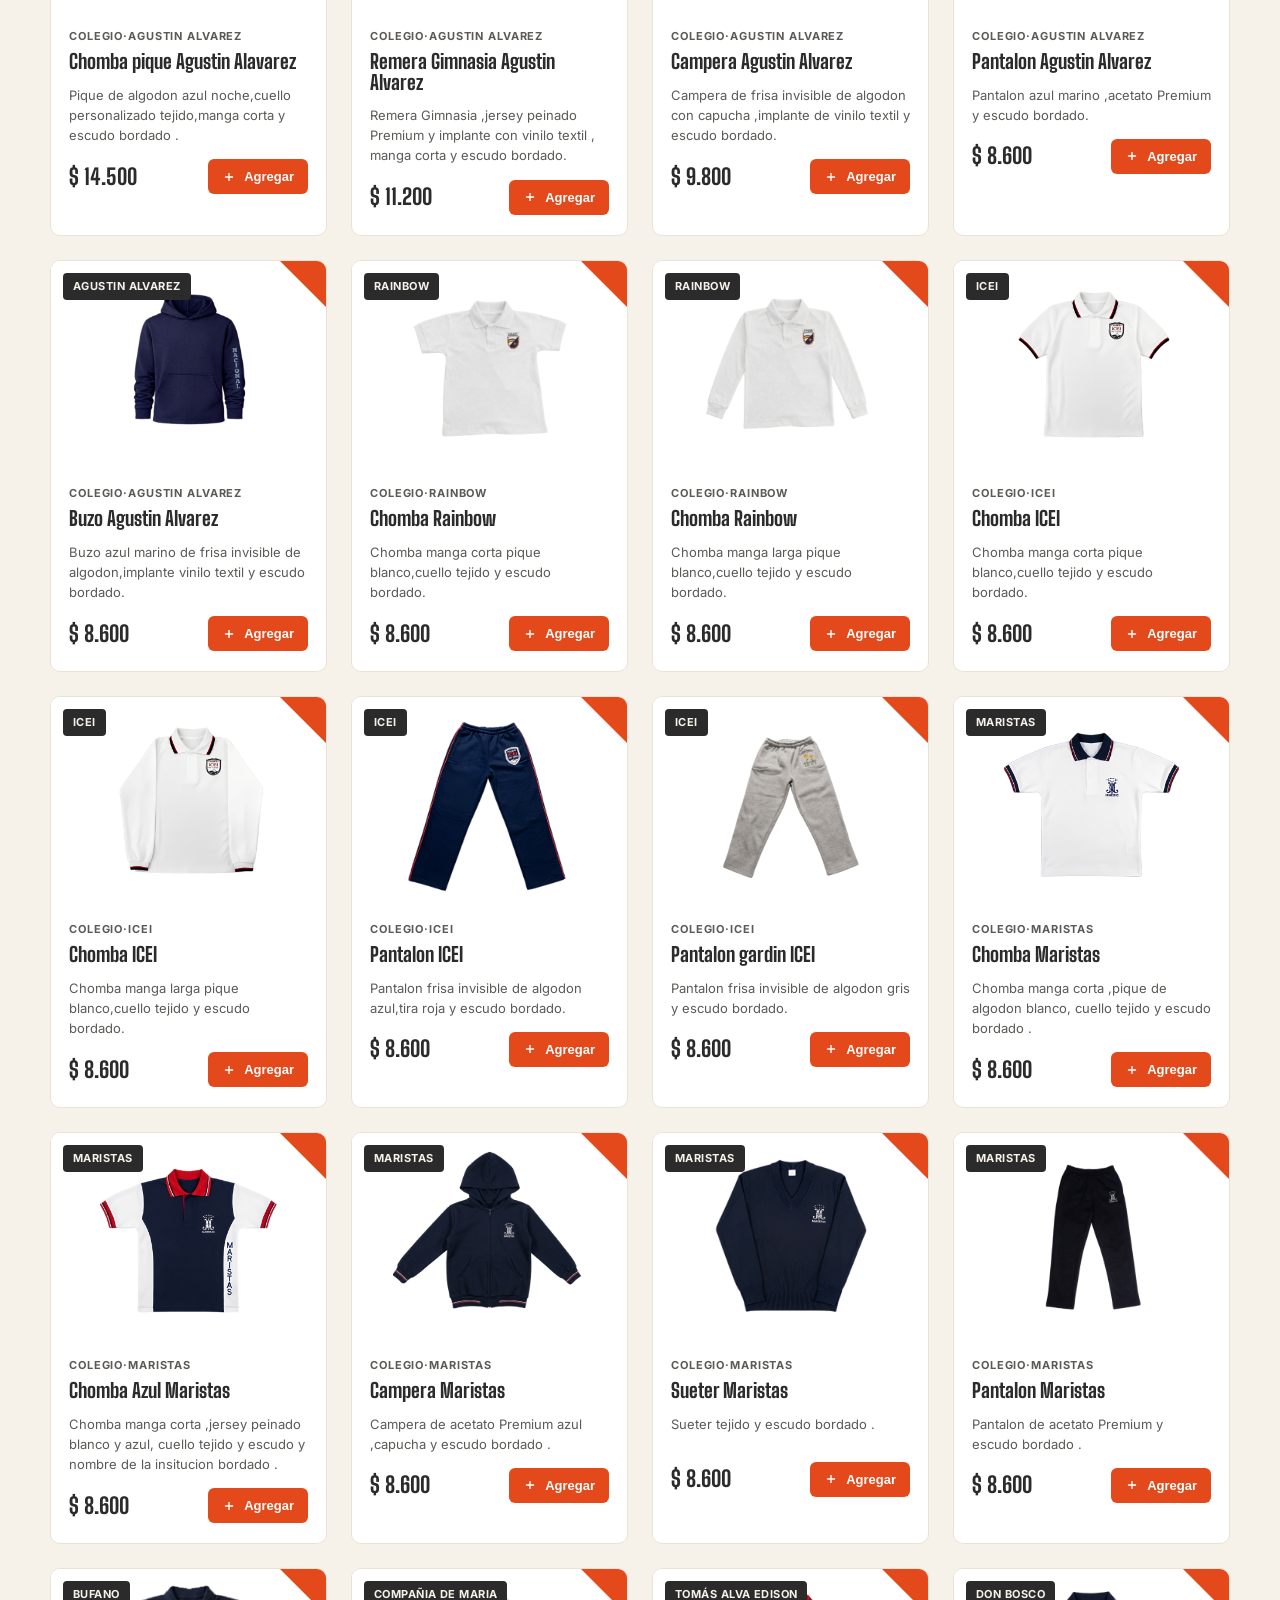
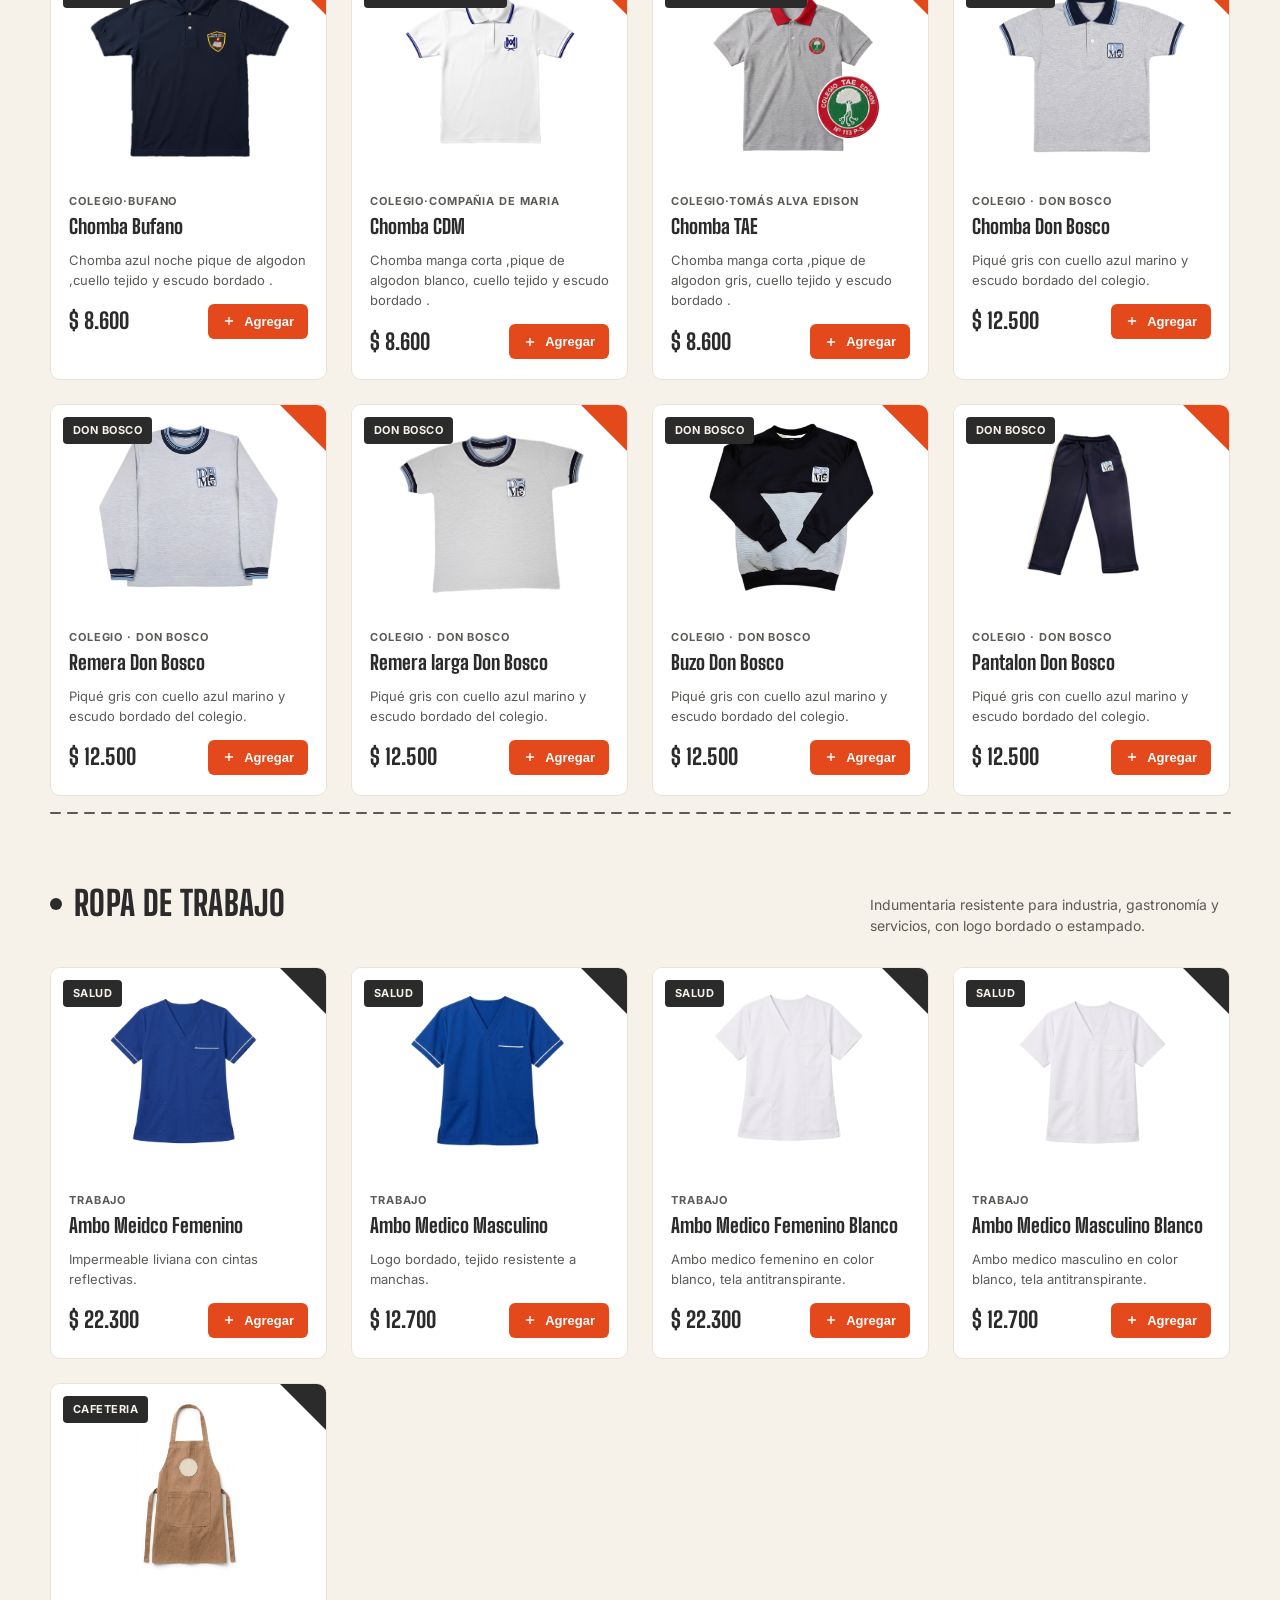
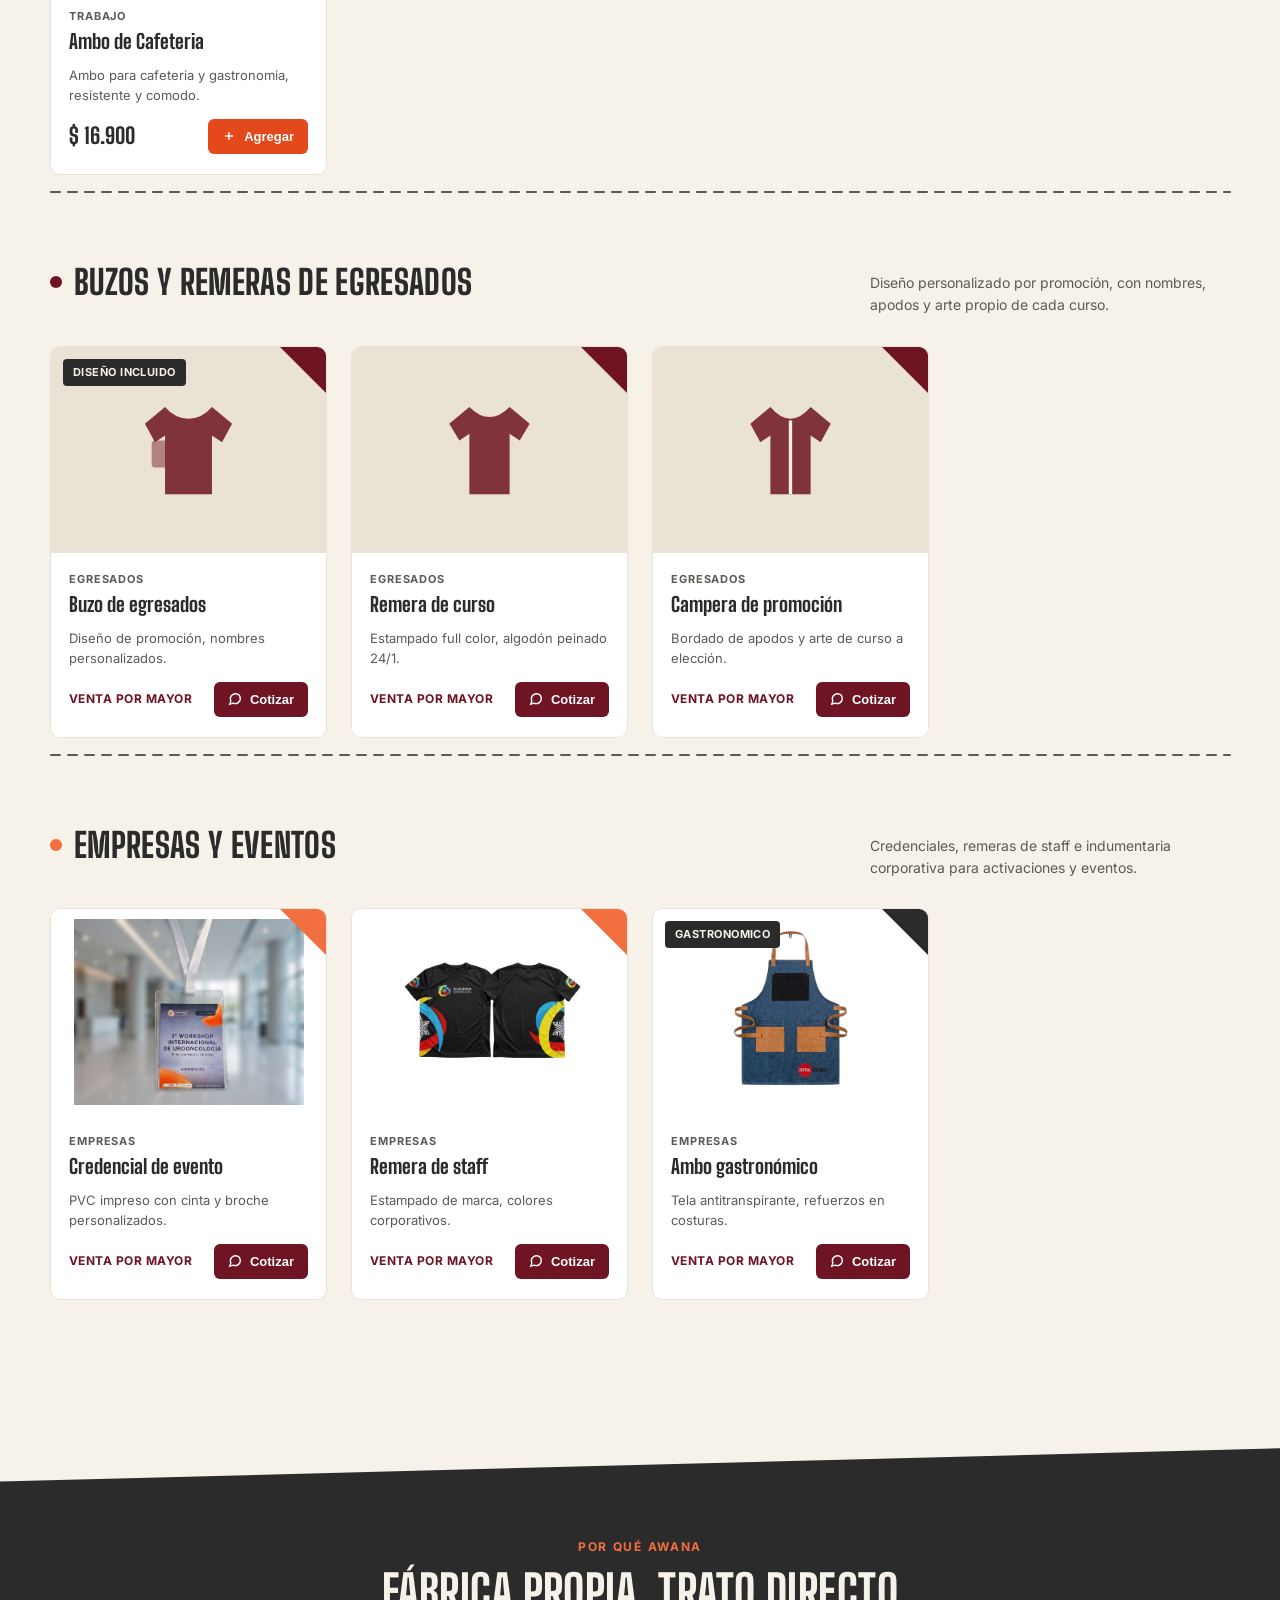
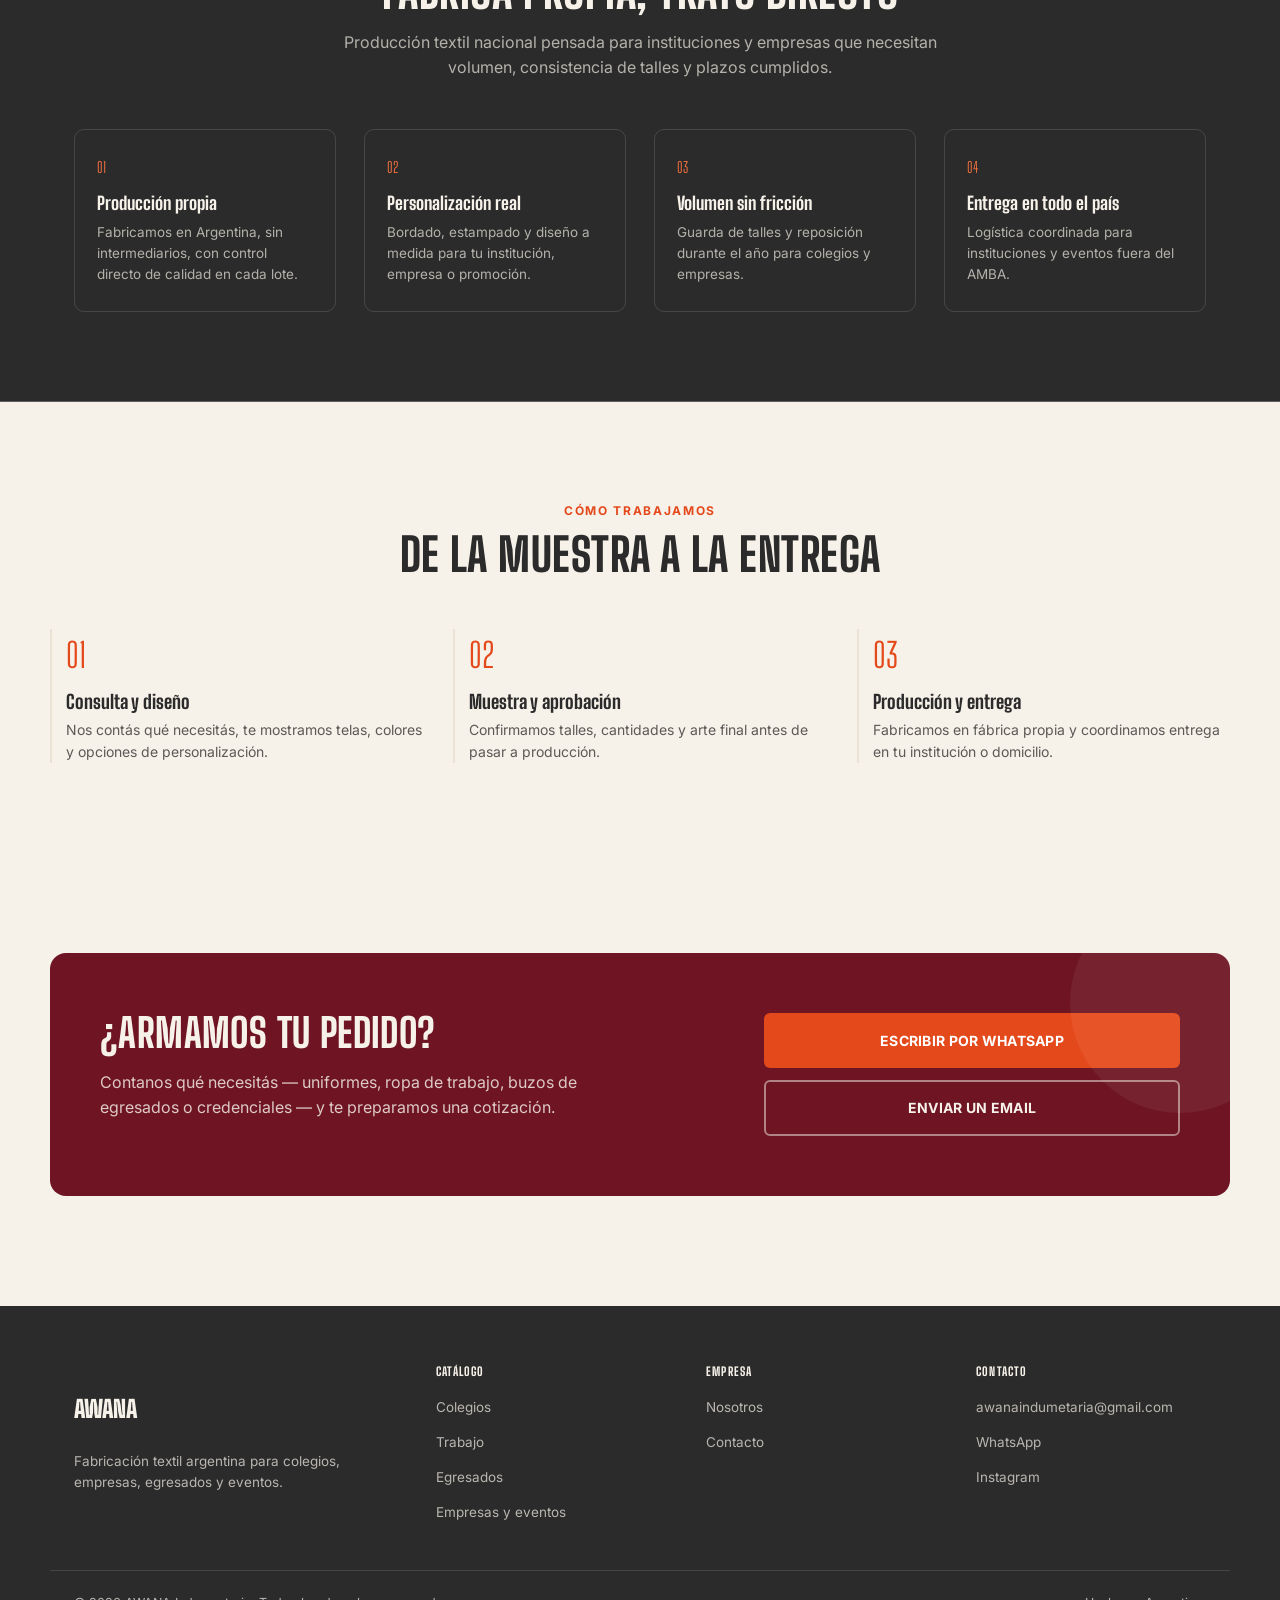
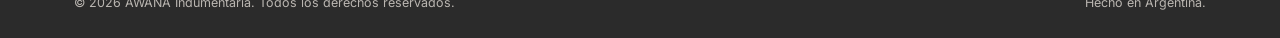
==== commit 78a2d8e0: "Actualizar fotos nuevas y eliminar 3 productos (cargo, sagrado corazon, campera don bosco)" ====
--- a/index.html
+++ b/index.html
@@ -1050,44 +1050,41 @@
     { id:"col-n03", cat:"colegios", catLabel:"Colegio·Agustin Alvarez", color:"var(--rojo)", name:"Campera Agustin Alvarez", desc:"Campera de frisa invisible de algodon con capucha ,implante de vinilo textil y escudo bordado.", price:9800, icon:"pollera", image:"img/productos/Campera-nacional.png", badge:"Agustin Alvarez" },
     { id:"col-n04", cat:"colegios", catLabel:"Colegio·Agustin Alvarez", color:"var(--rojo)", name:"Pantalon Agustin Alvarez", desc:"Pantalon azul marino ,acetato Premium y escudo bordado.", price:8600, icon:"delantal", image:"img/productos/pantalon-nacional.png", badge:"Agustin Alvarez" },
     { id:"col-n05", cat:"colegios", catLabel:"Colegio·Agustin Alvarez", color:"var(--rojo)", name:"Buzo Agustin Alvarez", desc:"Buzo azul marino de frisa invisible de algodon,implante vinilo textil y escudo bordado.", price:8600, icon:"delantal", image:"img/productos/Buzo-nacional.png", badge:"Agustin Alvarez" },
-    { id:"col-r01", cat:"colegios", catLabel:"Colegio·Rainbow", color:"var(--rojo)", name:"Chomba Rainbow", desc:"Chomba manga corta pique blanco,cuello tejido y escudo bordado.", price:8600, icon:"delantal", badge:"Rainbow" },
-    { id:"col-r02", cat:"colegios", catLabel:"Colegio·Rainbow", color:"var(--rojo)", name:"Chomba Rainbow", desc:"Chomba manga larga pique blanco,cuello tejido y escudo bordado.", price:8600, icon:"delantal", badge:"Rainbow" },
+    { id:"col-r01", cat:"colegios", catLabel:"Colegio·Rainbow", color:"var(--rojo)", name:"Chomba Rainbow", desc:"Chomba manga corta pique blanco,cuello tejido y escudo bordado.", price:8600, icon:"delantal", image:"img/productos/chombarainbow.png", badge:"Rainbow" },
+    { id:"col-r02", cat:"colegios", catLabel:"Colegio·Rainbow", color:"var(--rojo)", name:"Chomba Rainbow", desc:"Chomba manga larga pique blanco,cuello tejido y escudo bordado.", price:8600, icon:"delantal", image:"img/productos/chombalargarainbow.png", badge:"Rainbow" },
     { id:"col-i01", cat:"colegios", catLabel:"Colegio·ICEI", color:"var(--rojo)", name:"Chomba ICEI", desc:"Chomba manga corta pique blanco,cuello tejido y escudo bordado.", price:8600, icon:"delantal", image:"img/productos/Chomba-icei.png", badge:"ICEI" },
     { id:"col-i02", cat:"colegios", catLabel:"Colegio·ICEI", color:"var(--rojo)", name:"Chomba ICEI", desc:"Chomba manga larga pique blanco,cuello tejido y escudo bordado.", price:8600, icon:"delantal", image:"img/productos/chombalargaIcei.png", badge:"ICEI" },
     { id:"col-i03", cat:"colegios", catLabel:"Colegio·ICEI", color:"var(--rojo)", name:"Pantalon ICEI", desc:"Pantalon frisa invisible de algodon azul,tira roja y escudo bordado.", price:8600, icon:"delantal", image:"img/productos/Pantalon-icei.png", badge:"ICEI" },
-    { id:"col-i04", cat:"colegios", catLabel:"Colegio·ICEI", color:"var(--rojo)", name:"Pantalon gardin ICEI", desc:"Pantalon frisa invisible de algodon gris y escudo bordado.", price:8600, icon:"delantal", badge:"ICEI" },
+    { id:"col-i04", cat:"colegios", catLabel:"Colegio·ICEI", color:"var(--rojo)", name:"Pantalon gardin ICEI", desc:"Pantalon frisa invisible de algodon gris y escudo bordado.", price:8600, icon:"delantal", image:"img/productos/pantalongardinicei.png", badge:"ICEI" },
     { id:"col-M01", cat:"colegios", catLabel:"Colegio·Maristas", color:"var(--rojo)", name:"Chomba Maristas", desc:"Chomba manga corta ,pique de algodon blanco, cuello tejido y escudo bordado .", price:8600, icon:"delantal", image:"img/productos/Chomba-maristas-blanca.png", badge:"Maristas" },
     { id:"col-M02", cat:"colegios", catLabel:"Colegio·Maristas", color:"var(--rojo)", name:"Chomba Azul Maristas", desc:"Chomba manga corta ,jersey peinado blanco y azul, cuello tejido y escudo y nombre de la insitucion bordado .", price:8600, icon:"delantal", image:"img/productos/Chomba-azulmaristas.png", badge:"Maristas" },
-    { id:"col-M03", cat:"colegios", catLabel:"Colegio·Maristas", color:"var(--rojo)", name:"Campera Maristas", desc:"Campera de acetato Premium azul ,capucha y escudo bordado .", price:8600, icon:"delantal", badge:"Maristas" },
+    { id:"col-M03", cat:"colegios", catLabel:"Colegio·Maristas", color:"var(--rojo)", name:"Campera Maristas", desc:"Campera de acetato Premium azul ,capucha y escudo bordado .", price:8600, icon:"delantal", image:"img/productos/camperamaristas.png", badge:"Maristas" },
     { id:"col-M04", cat:"colegios", catLabel:"Colegio·Maristas", color:"var(--rojo)", name:"Sueter Maristas", desc:"Sueter tejido y escudo bordado .", price:8600, icon:"delantal", image:"img/productos/buzo-maristas.png", badge:"Maristas" },
-    { id:"col-M05", cat:"colegios", catLabel:"Colegio·Maristas", color:"var(--rojo)", name:"Pantalon Maristas", desc:"Pantalon de acetato Premium y escudo bordado .", price:8600, icon:"delantal", badge:"Maristas" },
+    { id:"col-M05", cat:"colegios", catLabel:"Colegio·Maristas", color:"var(--rojo)", name:"Pantalon Maristas", desc:"Pantalon de acetato Premium y escudo bordado .", price:8600, icon:"delantal", image:"img/productos/pantalonmaristas.png", badge:"Maristas" },
     { id:"col-B01", cat:"colegios", catLabel:"Colegio·Bufano", color:"var(--rojo)", name:"Chomba Bufano", desc:"Chomba azul noche pique de algodon ,cuello tejido y escudo bordado .", price:8600, icon:"delantal", image:"img/productos/chombabufano.png", badge:"Bufano" },
-    { id:"col-cmd1", cat:"colegios", catLabel:"Colegio·Compañia de Maria", color:"var(--rojo)", name:"Chomba CDM", desc:"Chomba manga corta ,pique de algodon blanco, cuello tejido y escudo bordado .", price:8600, icon:"delantal", image:"img/productos/chomacdm.png", badge:"Compañia de Maria" },
-    { id:"col-tae1", cat:"colegios", catLabel:"Colegio·Tomás Alva Edison", color:"var(--rojo)", name:"Chomba TAE", desc:"Chomba  manga corta ,pique de algodon gris, cuello tejido y escudo bordado .", price:8600, icon:"delantal", badge:"Tomás Alva Edison" },
-    { id:"col-csc1", cat:"colegios", catLabel:"Colegio·Sagrado Corazon", color:"var(--rojo)", name:"Buzo CSC", desc:"Buzo frisa invisible de algodon gris,cierre  y escudo bordado .", price:8600, icon:"delantal", badge:"Sagrado Corazon" },
+    { id:"col-cmd1", cat:"colegios", catLabel:"Colegio·Compañia de Maria", color:"var(--rojo)", name:"Chomba CDM", desc:"Chomba manga corta ,pique de algodon blanco, cuello tejido y escudo bordado .", price:8600, icon:"delantal", image:"img/productos/chombacompania.png", badge:"Compañia de Maria" },
+    { id:"col-tae1", cat:"colegios", catLabel:"Colegio·Tomás Alva Edison", color:"var(--rojo)", name:"Chomba TAE", desc:"Chomba  manga corta ,pique de algodon gris, cuello tejido y escudo bordado .", price:8600, icon:"delantal", image:"img/productos/chombaTAE.png", badge:"Tomás Alva Edison" },
     { id:"col-db1", cat:"colegios", catLabel:"Colegio · Don Bosco", color:"var(--rojo)", name:"Chomba Don Bosco", desc:"Piqué gris con cuello azul marino y escudo bordado del colegio.", price:12500, icon:"camisa", image:"img/productos/chombaDB.png", badge:"Don Bosco" },
     { id:"col-db2", cat:"colegios", catLabel:"Colegio · Don Bosco", color:"var(--rojo)", name:"Remera Don Bosco", desc:"Piqué gris con cuello azul marino y escudo bordado del colegio.", price:12500, icon:"camisa", image:"img/productos/remeraDB.png", badge:"Don Bosco" },
     { id:"col-db3", cat:"colegios", catLabel:"Colegio · Don Bosco", color:"var(--rojo)", name:"Remera larga Don Bosco", desc:"Piqué gris con cuello azul marino y escudo bordado del colegio.", price:12500, icon:"camisa", image:"img/productos/remeracortaDb.png", badge:"Don Bosco" },
     { id:"col-db4", cat:"colegios", catLabel:"Colegio · Don Bosco", color:"var(--rojo)", name:"Buzo Don Bosco", desc:"Piqué gris con cuello azul marino y escudo bordado del colegio.", price:12500, icon:"camisa", image:"img/productos/Buzo-db.png", badge:"Don Bosco" },
-    { id:"col-db5", cat:"colegios", catLabel:"Colegio · Don Bosco", color:"var(--rojo)", name:"Campera Don Bosco", desc:"Piqué gris con cuello azul marino y escudo bordado del colegio.", price:12500, icon:"camisa", badge:"Don Bosco" },
-    { id:"col-db6", cat:"colegios", catLabel:"Colegio · Don Bosco", color:"var(--rojo)", name:"Pantalon Don Bosco", desc:"Piqué gris con cuello azul marino y escudo bordado del colegio.", price:12500, icon:"camisa", image:"img/productos/pantalon-db.png", badge:"Don Bosco" },
+    { id:"col-db6", cat:"colegios", catLabel:"Colegio · Don Bosco", color:"var(--rojo)", name:"Pantalon Don Bosco", desc:"Piqué gris con cuello azul marino y escudo bordado del colegio.", price:12500, icon:"camisa", image:"img/productos/pantalonDB.png", badge:"Don Bosco" },
     
 
     
-    { id:"tra-02", cat:"trabajo", catLabel:"Trabajo", color:"var(--carbon)", name:"Pantalón cargo industrial", desc:"Gabardina reforzada, bolsillos multiuso.", price:15400, icon:"pantalon", badge:"Alta resistencia" },
-    { id:"tra-03", cat:"trabajo", catLabel:"Trabajo", color:"var(--carbon)", name:"Ambo Meidco Femenino", desc:"Impermeable liviana con cintas reflectivas.", price:22300, icon:"campera", image:"img/productos/ambomujerM.jpg", badge:"Salud"},
-    { id:"tra-04", cat:"trabajo", catLabel:"Trabajo", color:"var(--carbon)", name:"Ambo Medico Masculino", desc:"Logo bordado, tejido resistente a manchas.", price:12700, icon:"camisa", image:"img/productos/ambomedicoH.jpg", badge:"Salud" },
-    { id:"tra-05", cat:"trabajo", catLabel:"Trabajo", color:"var(--carbon)", name:"Ambo Medico Femenino Blanco", desc:"Ambo medico femenino en color blanco, tela antitranspirante.", price:22300, icon:"campera", image:"img/productos/ambommujerblancoM.jpg", badge:"Salud" },
-    { id:"tra-06", cat:"trabajo", catLabel:"Trabajo", color:"var(--carbon)", name:"Ambo Medico Masculino Blanco", desc:"Ambo medico masculino en color blanco, tela antitranspirante.", price:12700, icon:"camisa", image:"img/productos/amboblancohombre.jpg", badge:"Salud" },
+    { id:"tra-03", cat:"trabajo", catLabel:"Trabajo", color:"var(--carbon)", name:"Ambo Meidco Femenino", desc:"Impermeable liviana con cintas reflectivas.", price:22300, icon:"campera", image:"img/productos/ambomujerM.png", badge:"Salud"},
+    { id:"tra-04", cat:"trabajo", catLabel:"Trabajo", color:"var(--carbon)", name:"Ambo Medico Masculino", desc:"Logo bordado, tejido resistente a manchas.", price:12700, icon:"camisa", image:"img/productos/ambomedicoH.png", badge:"Salud" },
+    { id:"tra-05", cat:"trabajo", catLabel:"Trabajo", color:"var(--carbon)", name:"Ambo Medico Femenino Blanco", desc:"Ambo medico femenino en color blanco, tela antitranspirante.", price:22300, icon:"campera", image:"img/productos/ambommujerblancoM.png", badge:"Salud" },
+    { id:"tra-06", cat:"trabajo", catLabel:"Trabajo", color:"var(--carbon)", name:"Ambo Medico Masculino Blanco", desc:"Ambo medico masculino en color blanco, tela antitranspirante.", price:12700, icon:"camisa", image:"img/productos/amboblancohombre.png", badge:"Salud" },
     { id:"tra-07", cat:"trabajo", catLabel:"Trabajo", color:"var(--carbon)", name:"Ambo de Cafeteria", desc:"Ambo para cafeteria y gastronomia, resistente y comodo.", price:16900, icon:"delantal", image:"img/productos/delantalcafe.jpg", badge:"Cafeteria" },
 
     { id:"egr-01", cat:"egresados", catLabel:"Egresados", color:"var(--bordo)", name:"Buzo de egresados", desc:"Diseño de promoción, nombres personalizados.", price:17800, icon:"buzo", badge:"Diseño incluido" },
     { id:"egr-02", cat:"egresados", catLabel:"Egresados", color:"var(--bordo)", name:"Remera de curso", desc:"Estampado full color, algodón peinado 24/1.", price:9900, icon:"remera" },
     { id:"egr-03", cat:"egresados", catLabel:"Egresados", color:"var(--bordo)", name:"Campera de promoción", desc:"Bordado de apodos y arte de curso a elección.", price:24500, icon:"campera" },
 
-    { id:"emp-01", cat:"empresas", catLabel:"Empresas", color:"var(--rojo-suave)", name:"Credencial de evento", desc:"PVC impreso con cinta y broche personalizados.", price:2100, icon:"credencial" },
-    { id:"emp-02", cat:"empresas", catLabel:"Empresas", color:"var(--rojo-suave)", name:"Remera de staff", desc:"Estampado de marca, colores corporativos.", price:8700, icon:"remera", image:"img/productos/remeraempresa.jpg" },
-    { id:"tra-01", cat:"empresas", catLabel:"Empresas", color:"var(--carbon)", name:"Ambo gastronómico", desc:"Tela antitranspirante, refuerzos en costuras.", price:16900, icon:"camisa", image:"img/productos/ambogas.jpg", badge:"Gastronomico" },
+    { id:"emp-01", cat:"empresas", catLabel:"Empresas", color:"var(--rojo-suave)", name:"Credencial de evento", desc:"PVC impreso con cinta y broche personalizados.", price:2100, icon:"credencial", image:"img/productos/credencial.jpg" },
+    { id:"emp-02", cat:"empresas", catLabel:"Empresas", color:"var(--rojo-suave)", name:"Remera de staff", desc:"Estampado de marca, colores corporativos.", price:8700, icon:"remera", image:"img/productos/remeraempresa.png" },
+    { id:"tra-01", cat:"empresas", catLabel:"Empresas", color:"var(--carbon)", name:"Ambo gastronómico", desc:"Tela antitranspirante, refuerzos en costuras.", price:16900, icon:"camisa", image:"img/productos/ambogas.png", badge:"Gastronomico" },
   ];
 
   var fmt = new Intl.NumberFormat("es-AR", { style:"currency", currency:"ARS", maximumFractionDigits:0 });
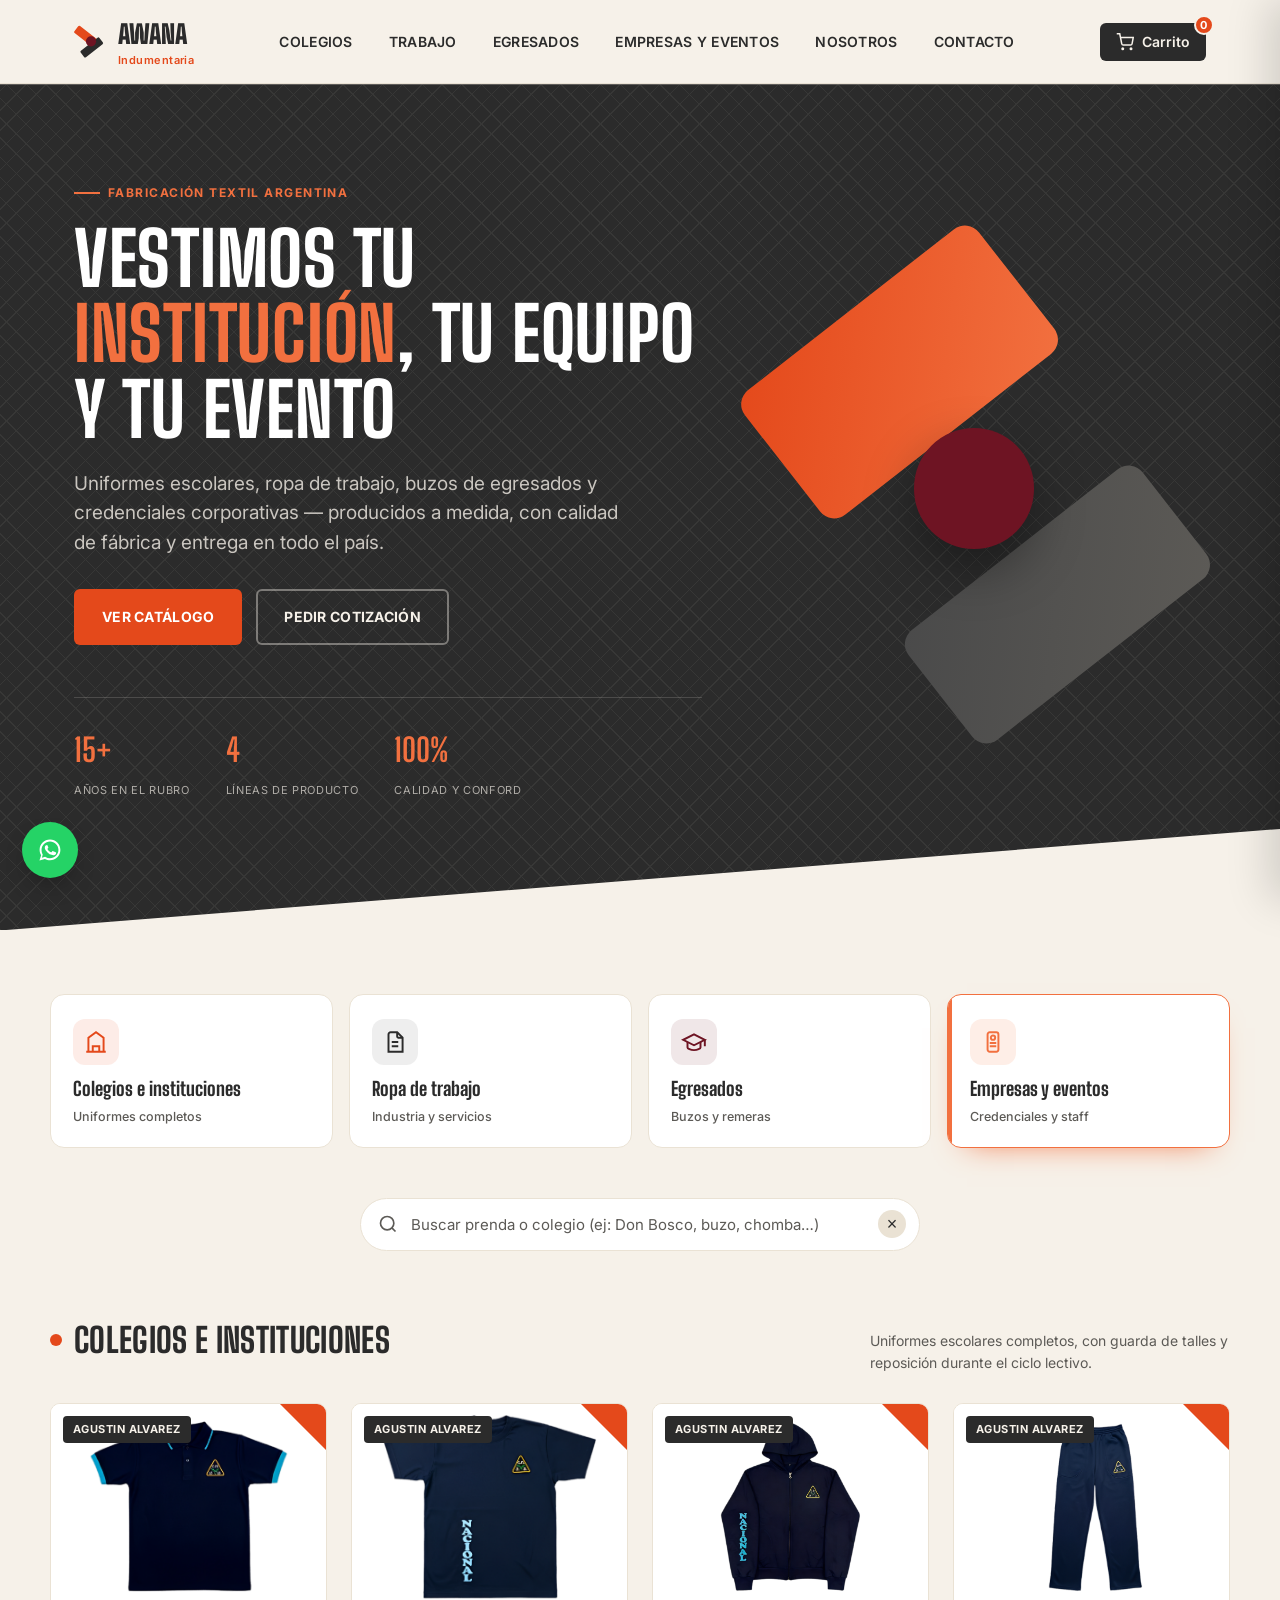
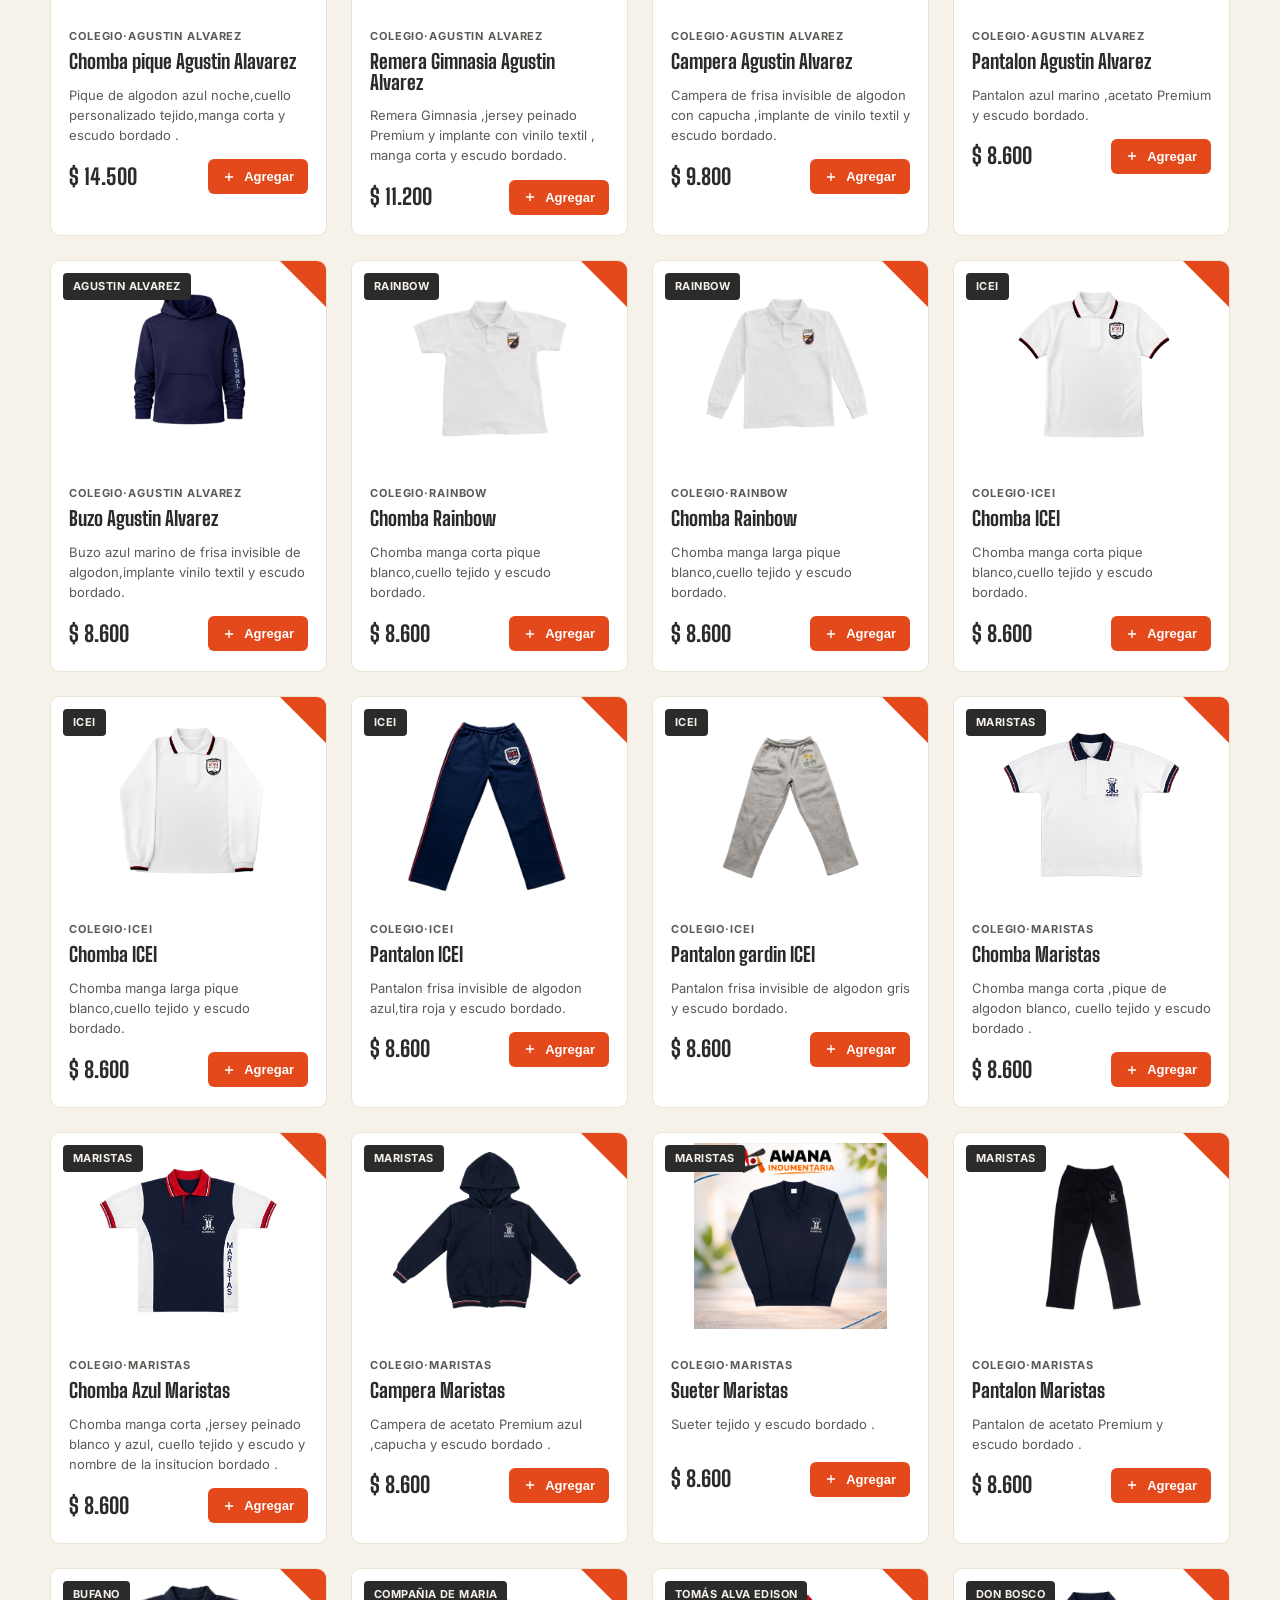
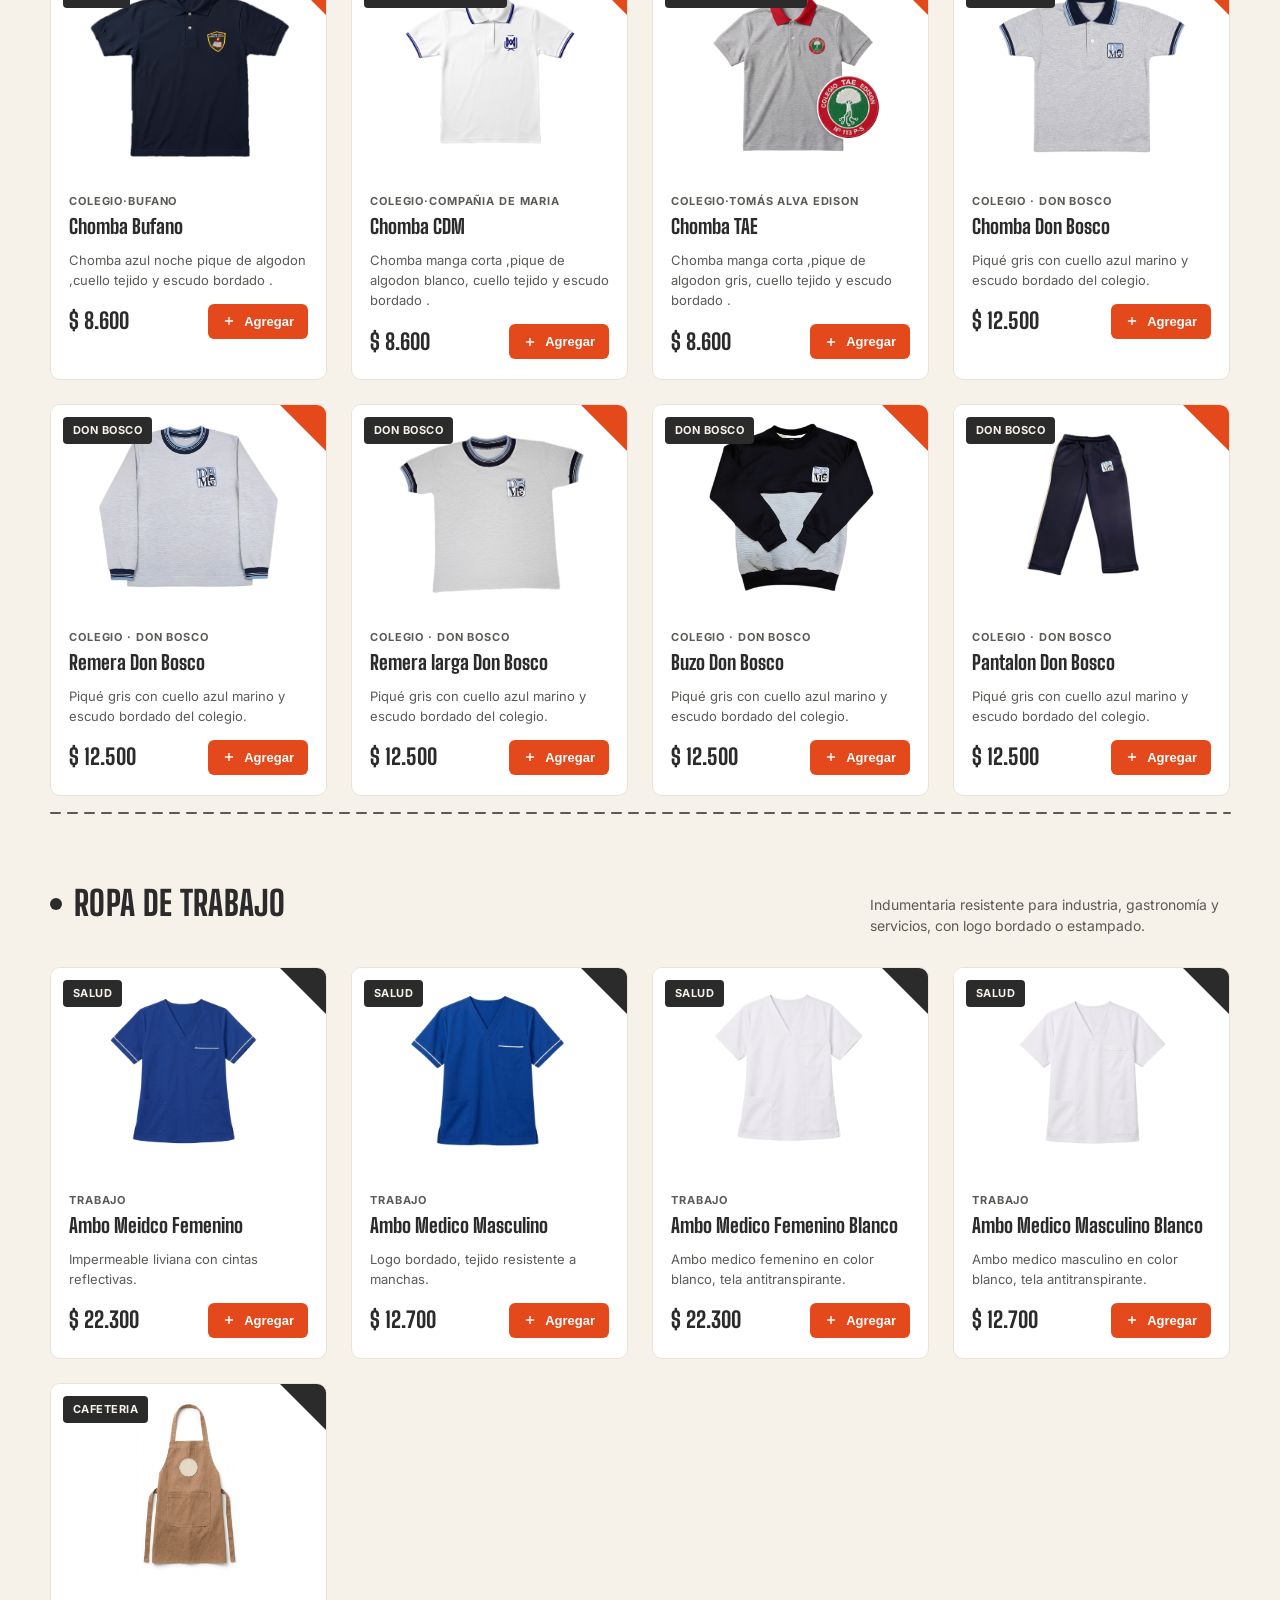
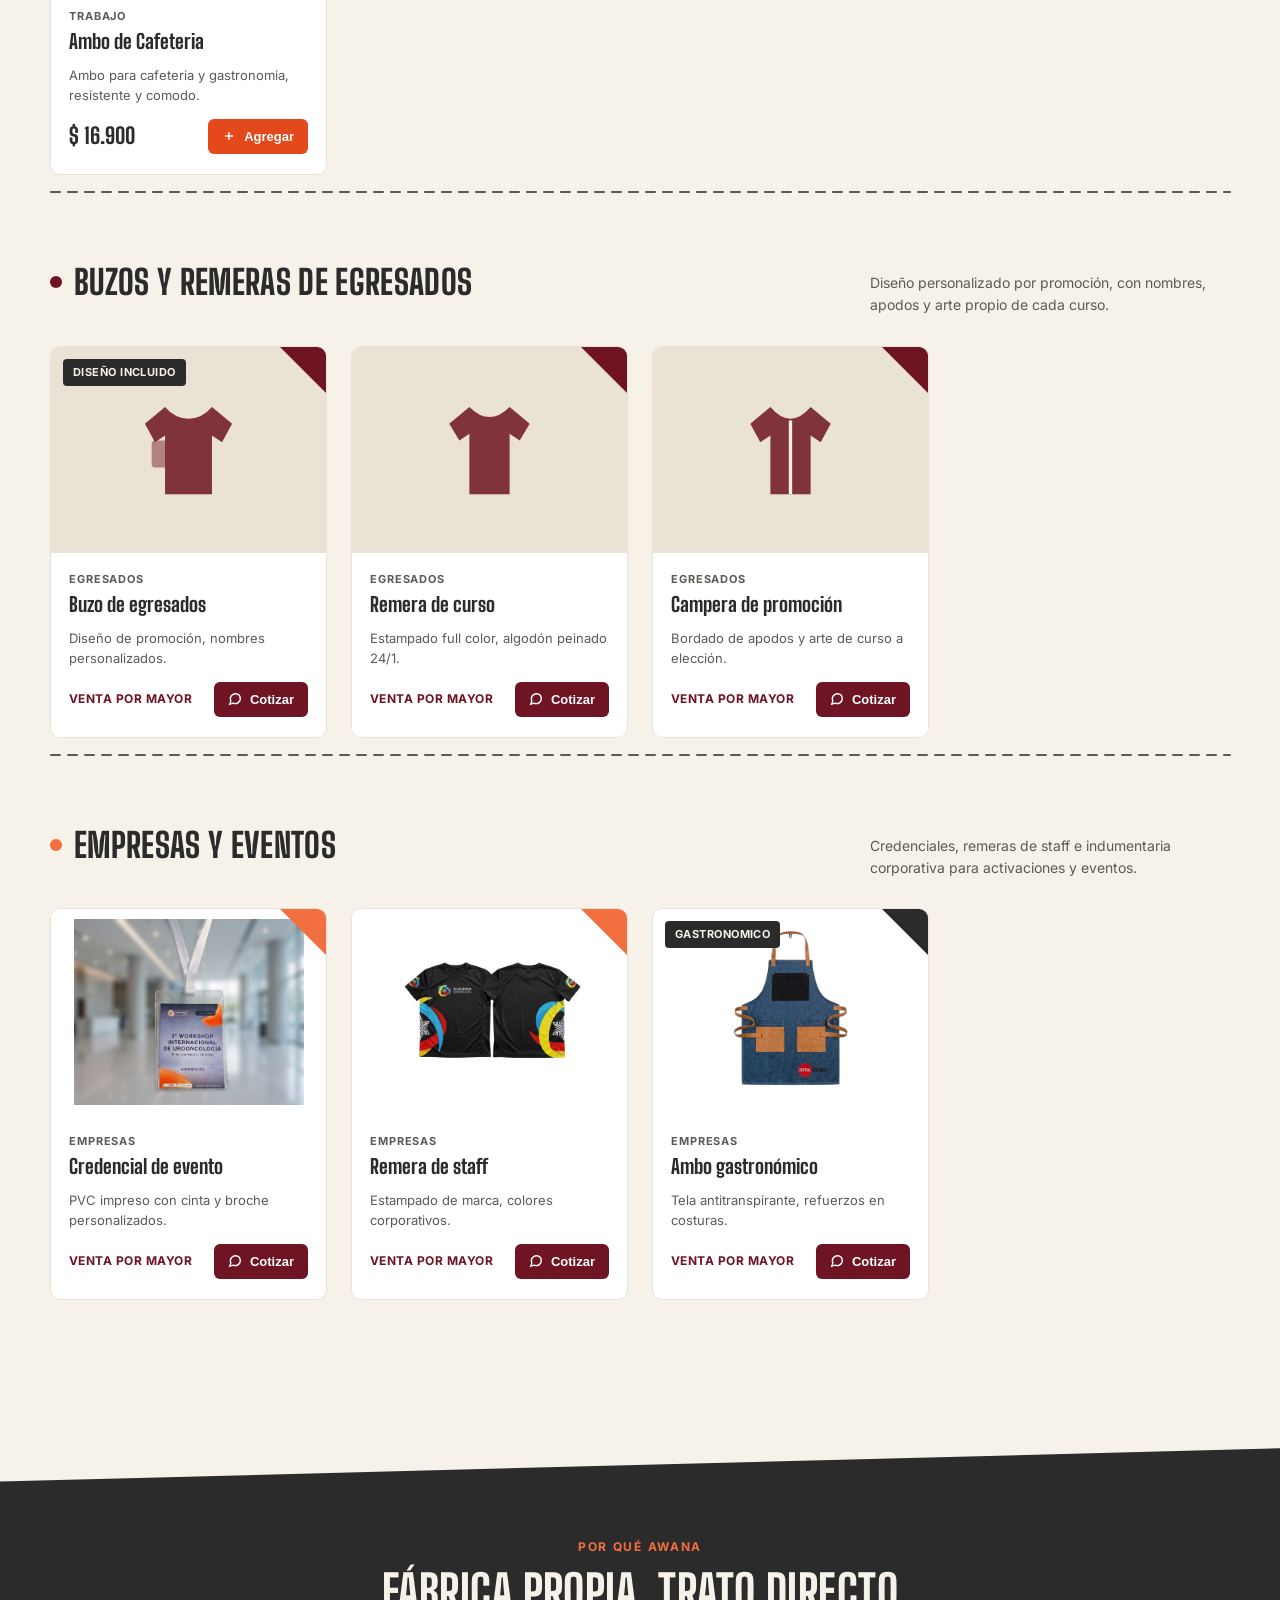
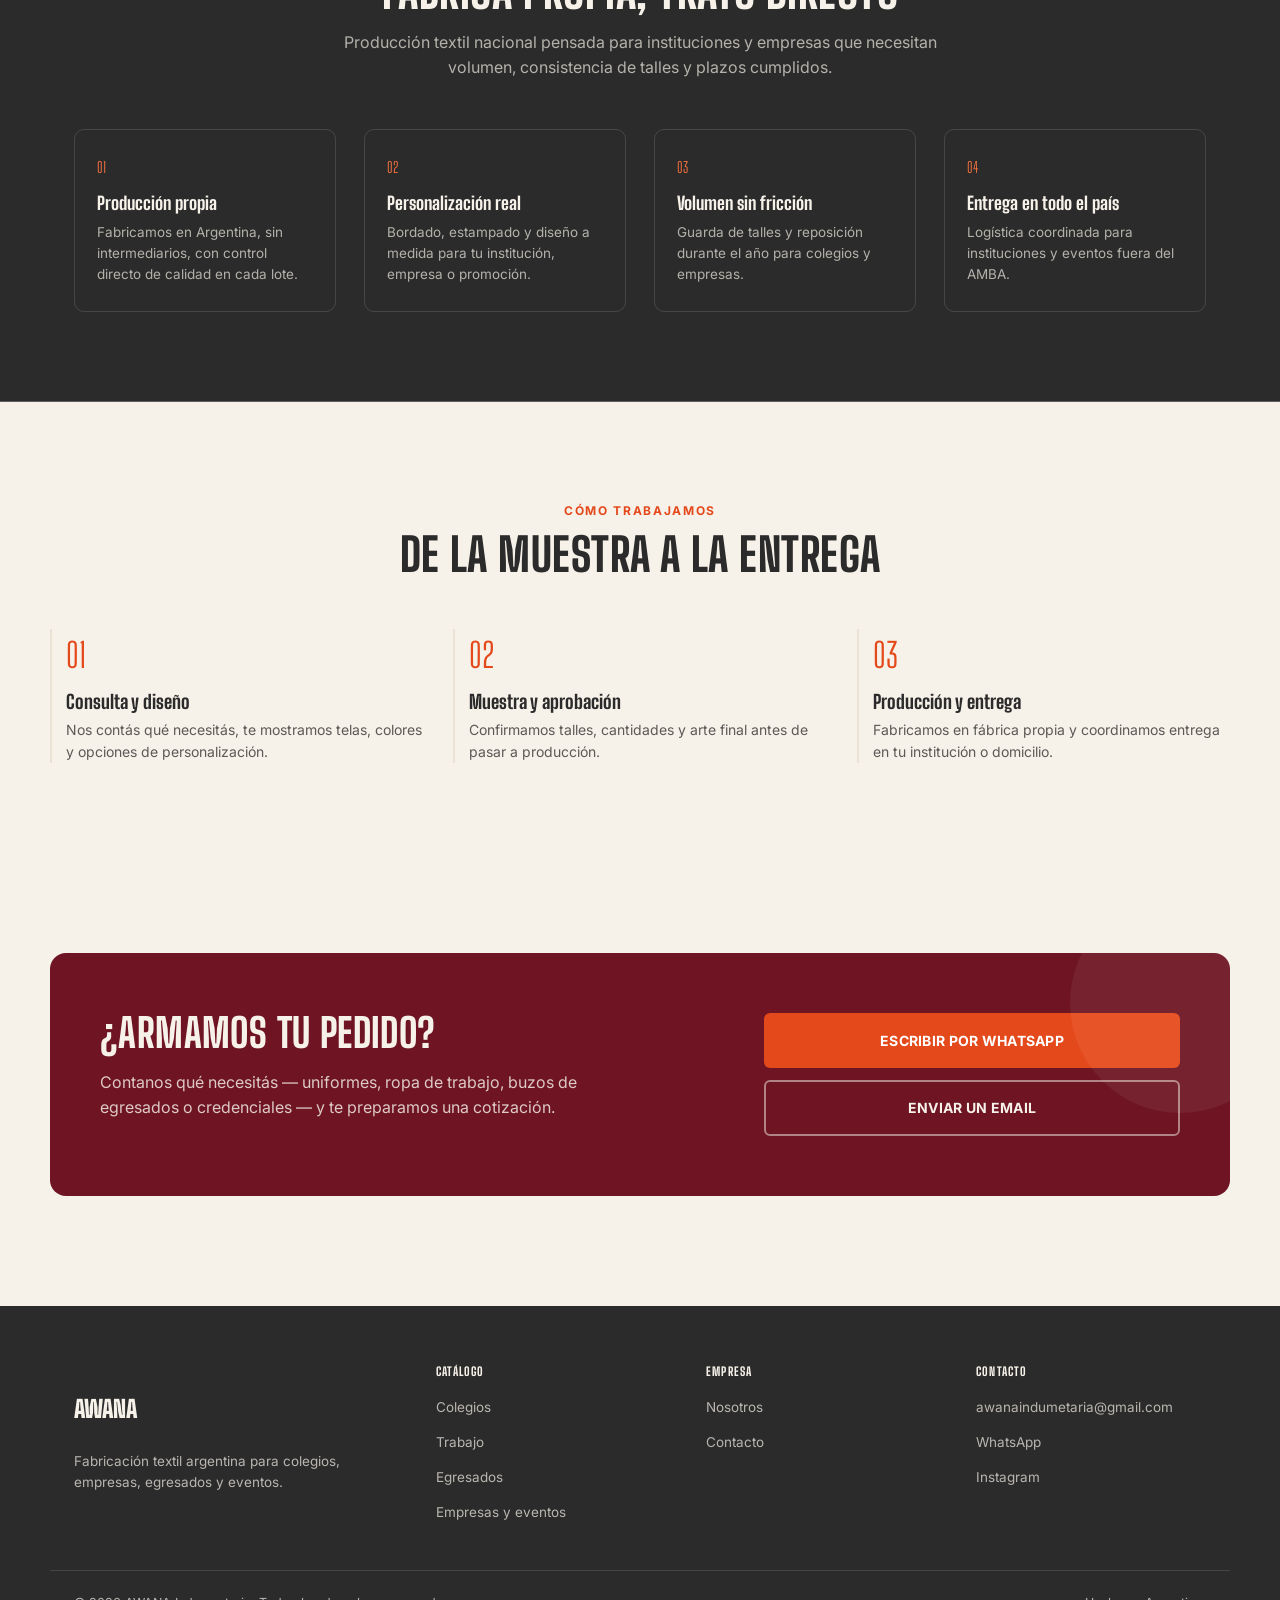
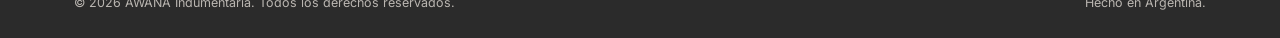
==== commit e1fc901e: "Pantalon Maristas con selector con/sin puño; Sueter Maristas foto correcta" ====
--- a/index.html
+++ b/index.html
@@ -932,6 +932,8 @@
       <div class="pm-price" id="pm-price"></div>
       <div class="pm-quote-note" id="pm-quote-note">Venta por mayor — te pasamos el precio y las opciones por WhatsApp.</div>
       <p class="pm-desc" id="pm-desc"></p>
+      <div class="pm-field-label" id="pm-variant-label">Modelo</div>
+      <div class="pm-sizes" id="pm-variants"></div>
       <div class="pm-field-label" id="pm-size-label">Talle</div>
       <div class="pm-sizes" id="pm-sizes"></div>
       <div class="pm-size-error" id="pm-size-error">Elegí un talle primero</div>
@@ -1059,8 +1061,8 @@
     { id:"col-M01", cat:"colegios", catLabel:"Colegio·Maristas", color:"var(--rojo)", name:"Chomba Maristas", desc:"Chomba manga corta ,pique de algodon blanco, cuello tejido y escudo bordado .", price:8600, icon:"delantal", image:"img/productos/Chomba-maristas-blanca.png", badge:"Maristas" },
     { id:"col-M02", cat:"colegios", catLabel:"Colegio·Maristas", color:"var(--rojo)", name:"Chomba Azul Maristas", desc:"Chomba manga corta ,jersey peinado blanco y azul, cuello tejido y escudo y nombre de la insitucion bordado .", price:8600, icon:"delantal", image:"img/productos/Chomba-azulmaristas.png", badge:"Maristas" },
     { id:"col-M03", cat:"colegios", catLabel:"Colegio·Maristas", color:"var(--rojo)", name:"Campera Maristas", desc:"Campera de acetato Premium azul ,capucha y escudo bordado .", price:8600, icon:"delantal", image:"img/productos/camperamaristas.png", badge:"Maristas" },
-    { id:"col-M04", cat:"colegios", catLabel:"Colegio·Maristas", color:"var(--rojo)", name:"Sueter Maristas", desc:"Sueter tejido y escudo bordado .", price:8600, icon:"delantal", image:"img/productos/buzo-maristas.png", badge:"Maristas" },
-    { id:"col-M05", cat:"colegios", catLabel:"Colegio·Maristas", color:"var(--rojo)", name:"Pantalon Maristas", desc:"Pantalon de acetato Premium y escudo bordado .", price:8600, icon:"delantal", image:"img/productos/pantalonmaristas.png", badge:"Maristas" },
+    { id:"col-M04", cat:"colegios", catLabel:"Colegio·Maristas", color:"var(--rojo)", name:"Sueter Maristas", desc:"Sueter tejido y escudo bordado .", price:8600, icon:"delantal", image:"img/productos/sueterM.png", badge:"Maristas" },
+    { id:"col-M05", cat:"colegios", catLabel:"Colegio·Maristas", color:"var(--rojo)", name:"Pantalon Maristas", desc:"Pantalon de acetato Premium y escudo bordado .", price:8600, icon:"delantal", image:"img/productos/pantalonmaristas.png", variants:[{n:"Sin puño",img:"img/productos/pantalonmaristas.png"},{n:"Con puño",img:"img/productos/pantalonmaristas-puno.png"}], badge:"Maristas" },
     { id:"col-B01", cat:"colegios", catLabel:"Colegio·Bufano", color:"var(--rojo)", name:"Chomba Bufano", desc:"Chomba azul noche pique de algodon ,cuello tejido y escudo bordado .", price:8600, icon:"delantal", image:"img/productos/chombabufano.png", badge:"Bufano" },
     { id:"col-cmd1", cat:"colegios", catLabel:"Colegio·Compañia de Maria", color:"var(--rojo)", name:"Chomba CDM", desc:"Chomba manga corta ,pique de algodon blanco, cuello tejido y escudo bordado .", price:8600, icon:"delantal", image:"img/productos/chombacompania.png", badge:"Compañia de Maria" },
     { id:"col-tae1", cat:"colegios", catLabel:"Colegio·Tomás Alva Edison", color:"var(--rojo)", name:"Chomba TAE", desc:"Chomba  manga corta ,pique de algodon gris, cuello tejido y escudo bordado .", price:8600, icon:"delantal", image:"img/productos/chombaTAE.png", badge:"Tomás Alva Edison" },
@@ -1163,10 +1165,12 @@
   function isQuote(p){
     return p.cat === "egresados" || p.cat === "empresas";
   }
-  function cartKey(id, size){ return id + "|" + size; }
+  function cartKey(id, size, variant){
+    return variant ? (id + "|" + size + "|" + variant) : (id + "|" + size);
+  }
   function parseKey(key){
-    var i = key.indexOf("|");
-    return i < 0 ? { id: key, size: "" } : { id: key.slice(0, i), size: key.slice(i + 1) };
+    var parts = key.split("|");
+    return { id: parts[0] || "", size: parts[1] || "", variant: parts[2] || "" };
   }
 
   function saveCart(){
@@ -1211,6 +1215,7 @@
       if (!p) return;
       var qty = cart[key];
       var sizeLabel = (info.size && info.size !== "Único") ? "Talle " + info.size : (info.size === "Único" ? "Único" : p.catLabel);
+      if (info.variant) sizeLabel += " · " + info.variant;
       var row = document.createElement('div');
       row.className = "cart-item";
       row.innerHTML =
@@ -1234,8 +1239,8 @@
     });
   }
 
-  function addToCart(id, size, qty, fromEl){
-    var key = cartKey(id, size);
+  function addToCart(id, size, variant, qty, fromEl){
+    var key = cartKey(id, size, variant);
     cart[key] = (cart[key] || 0) + qty;
     saveCart();
     renderCart();
@@ -1383,7 +1388,8 @@
       var p = productById(info.id);
       if (!p) return;
       var sz = (info.size && info.size !== "Único") ? " (Talle " + info.size + ")" : (info.size === "Único" ? " (Único)" : "");
-      lines.push("• " + p.name + sz + " x" + cart[key] + " — " + fmt.format(p.price * cart[key]));
+      var vr = info.variant ? " [" + info.variant + "]" : "";
+      lines.push("• " + p.name + sz + vr + " x" + cart[key] + " — " + fmt.format(p.price * cart[key]));
     });
     lines.push("");
     lines.push("Subtotal: " + fmt.format(cartSubtotal()));
@@ -1399,7 +1405,7 @@
     // (el navegador no decide el precio, por seguridad).
     return cartLines().map(function(key){
       var info = parseKey(key);
-      return { id: info.id, size: info.size, quantity: cart[key] };
+      return { id: info.id, size: info.size, variant: info.variant, quantity: cart[key] };
     });
   }
   function startMercadoPago(){
@@ -1523,7 +1529,9 @@
   var pmAddLabel = document.getElementById("pm-add-label");
   var pmQuoteNote = document.getElementById("pm-quote-note");
   var pmQtyLabel = document.getElementById("pm-qty-label");
-  var modalState = { product: null, size: null, qty: 1 };
+  var pmVariantLabel = document.getElementById("pm-variant-label");
+  var pmVariants = document.getElementById("pm-variants");
+  var modalState = { product: null, size: null, qty: 1, variant: "" };
 
   function openProductModal(id){
     var p = productById(id);
@@ -1531,11 +1539,29 @@
     modalState.product = p;
     modalState.size = null;
     modalState.qty = 1;
+    modalState.variant = "";
+
+    // Variantes (ej: con/sin puño) - la primera es la que se muestra por defecto
+    var hasVariants = p.variants && p.variants.length > 0;
+    var firstImg = p.image;
+    if (hasVariants){
+      modalState.variant = p.variants[0].n;
+      firstImg = p.variants[0].img;
+      pmVariantLabel.style.display = "";
+      pmVariants.style.display = "";
+      pmVariants.innerHTML = p.variants.map(function(v, i){
+        return '<button type="button" class="pm-size' + (i === 0 ? ' selected' : '') + '" data-variant="' + v.n + '" data-img="' + v.img + '">' + v.n + '</button>';
+      }).join("");
+    } else {
+      pmVariantLabel.style.display = "none";
+      pmVariants.style.display = "none";
+      pmVariants.innerHTML = "";
+    }
 
     pmVisual.style.color = p.color;
-    pmVisual.classList.toggle("has-photo", !!p.image);
+    pmVisual.classList.toggle("has-photo", !!firstImg);
     pmVisual.innerHTML = (p.badge ? '<span class="pm-badge">' + p.badge + '</span>' : "") +
-      (p.image ? '<img class="pm-photo" src="' + p.image + '" alt="' + p.name + '">' : ICONS[p.icon]);
+      (firstImg ? '<img class="pm-photo" id="pm-photo" src="' + firstImg + '" alt="' + p.name + '">' : ICONS[p.icon]);
     pmCat.textContent = p.catLabel;
     pmTitle.textContent = p.name;
 
@@ -1586,6 +1612,18 @@
     pmSizeError.classList.remove("show");
   });
 
+  // Selector de variante (ej: con/sin puño): cambia la foto y guarda la eleccion
+  pmVariants.addEventListener("click", function(e){
+    var chip = e.target.closest(".pm-size");
+    if (!chip) return;
+    modalState.variant = chip.getAttribute("data-variant");
+    [].forEach.call(pmVariants.children, function(c){ c.classList.remove("selected"); });
+    chip.classList.add("selected");
+    var img = chip.getAttribute("data-img");
+    var photo = document.getElementById("pm-photo");
+    if (img && photo) photo.setAttribute("src", img);
+  });
+
   document.getElementById("pm-qty-inc").addEventListener("click", function(){
     modalState.qty += 1; pmQtyEl.textContent = modalState.qty;
   });
@@ -1597,17 +1635,18 @@
     if (!modalState.product) return;
     if (!modalState.size){ pmSizeError.classList.add("show"); return; }
     if (isQuote(modalState.product)){
-      sendQuote(modalState.product, modalState.size, modalState.qty);
+      sendQuote(modalState.product, modalState.size, modalState.qty, modalState.variant);
     } else {
-      addToCart(modalState.product.id, modalState.size, modalState.qty, pmAdd);
+      addToCart(modalState.product.id, modalState.size, modalState.variant, modalState.qty, pmAdd);
     }
     closeProductModal();
   });
 
-  function sendQuote(product, size, qty){
+  function sendQuote(product, size, qty, variant){
     var sz = (size && size !== "Único") ? " (Talle " + size + ")" : (size === "Único" ? " (Único)" : "");
+    var vr = variant ? " [" + variant + "]" : "";
     var msg = "¡Hola AWANA! Quiero cotizar (venta por mayor):\n\n" +
-      "• " + product.name + sz + "\n" +
+      "• " + product.name + sz + vr + "\n" +
       "• Cantidad aproximada: " + qty + "\n\n" +
       "¿Me pasan precio y modelos disponibles? ¡Gracias!";
     var url = "https://wa.me/" + WHATSAPP_NUMBER + "?text=" + encodeURIComponent(msg);
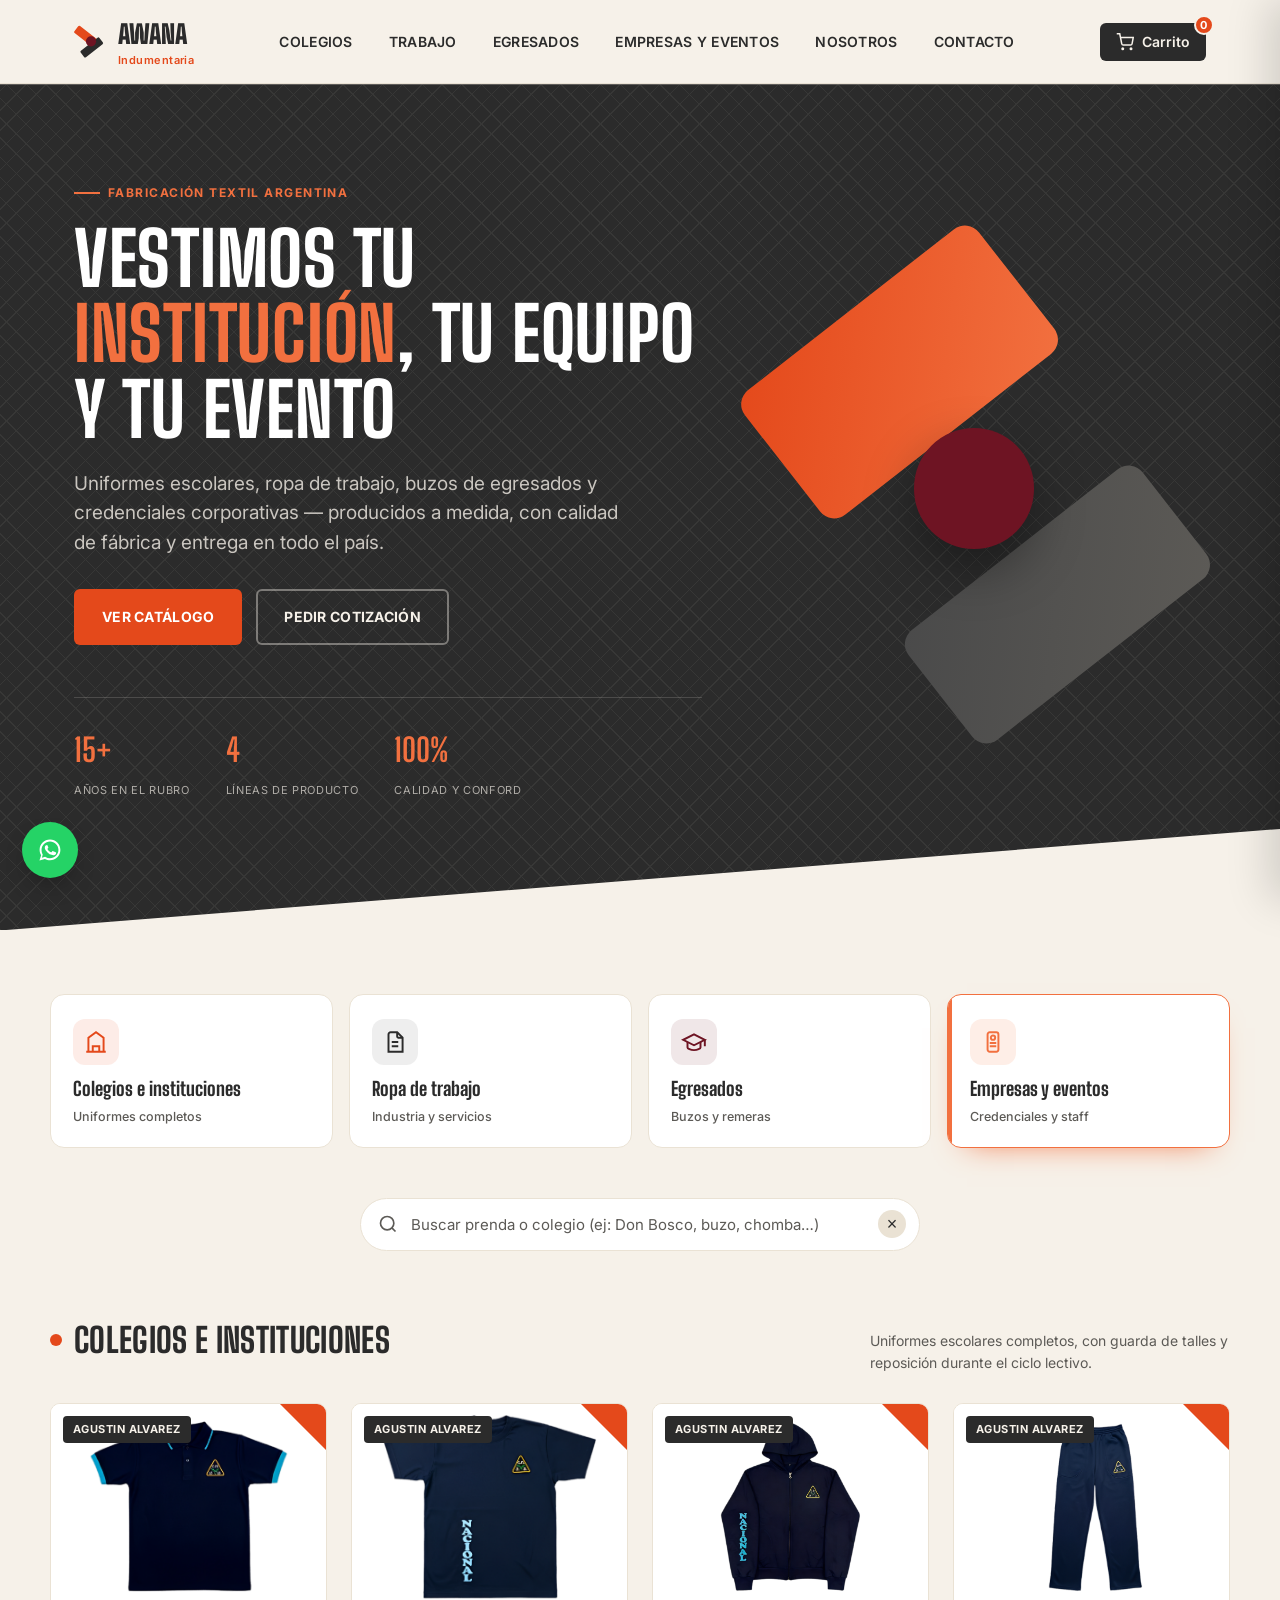
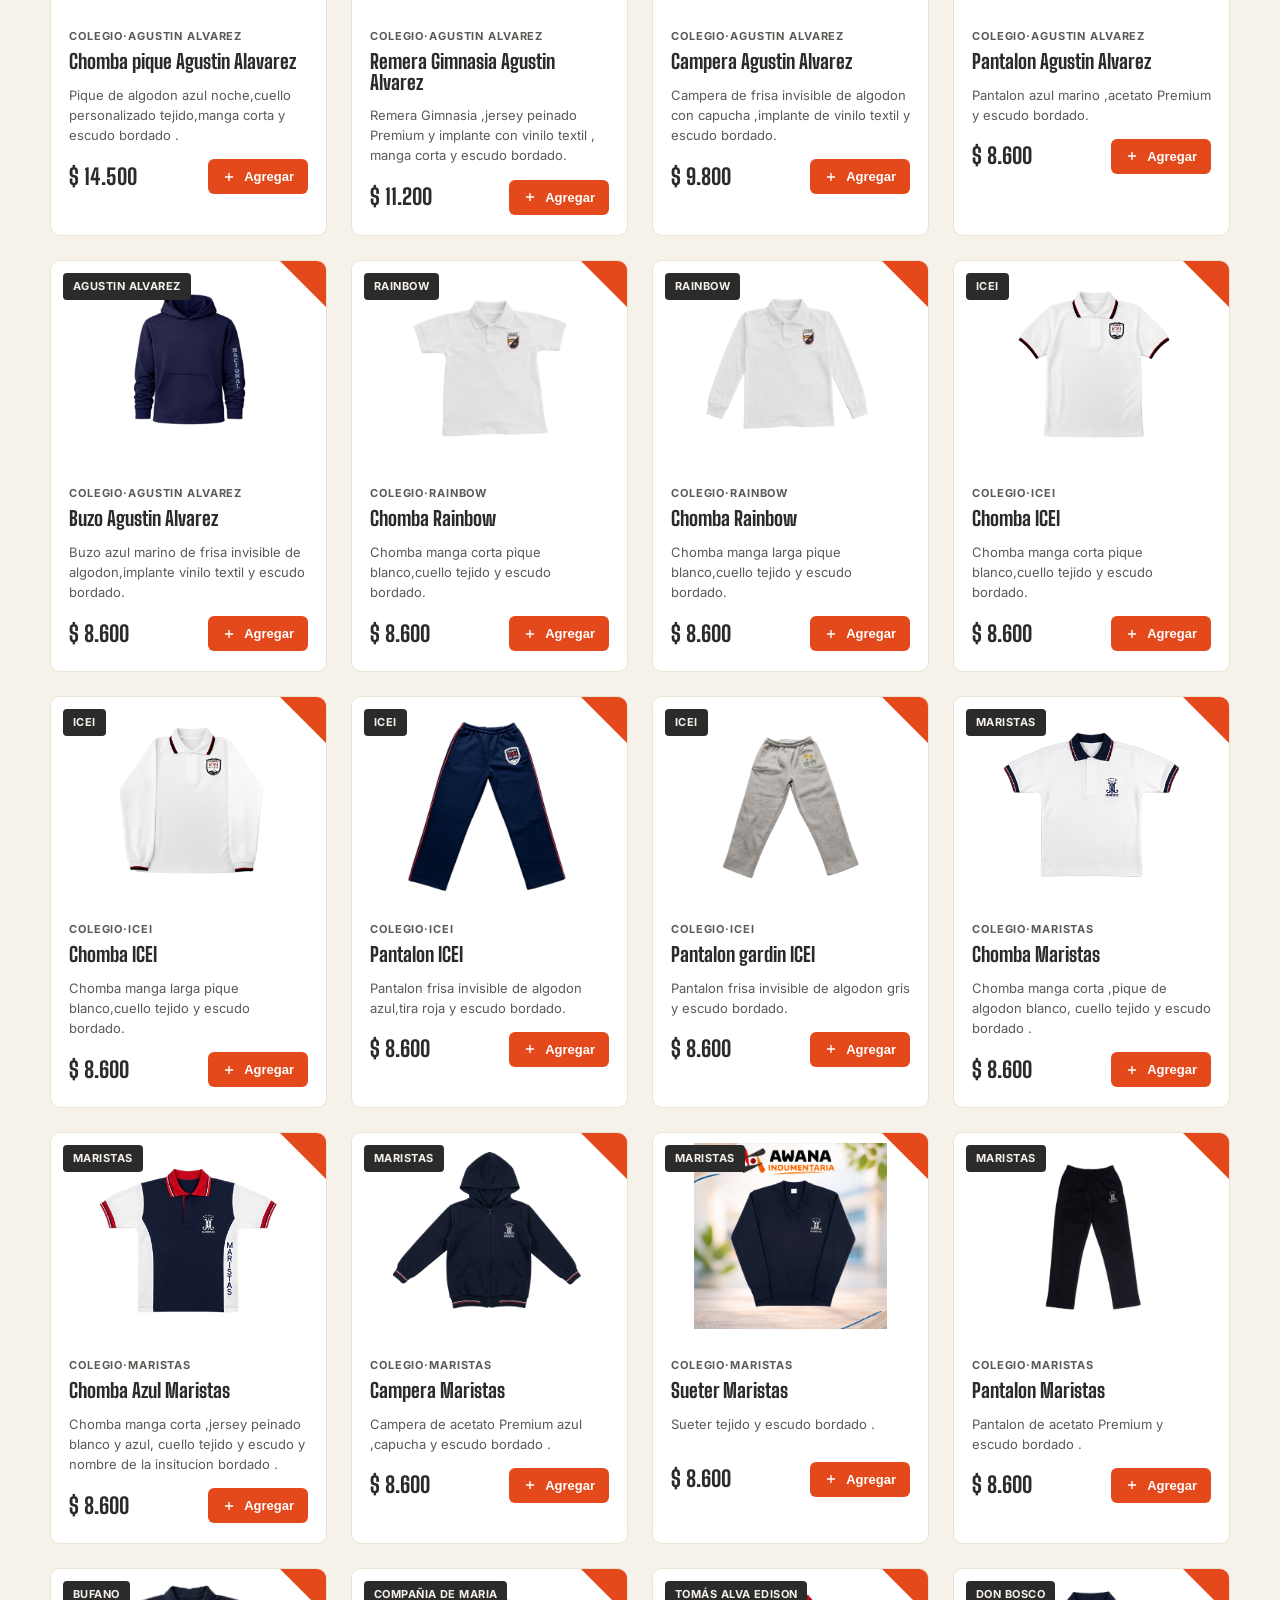
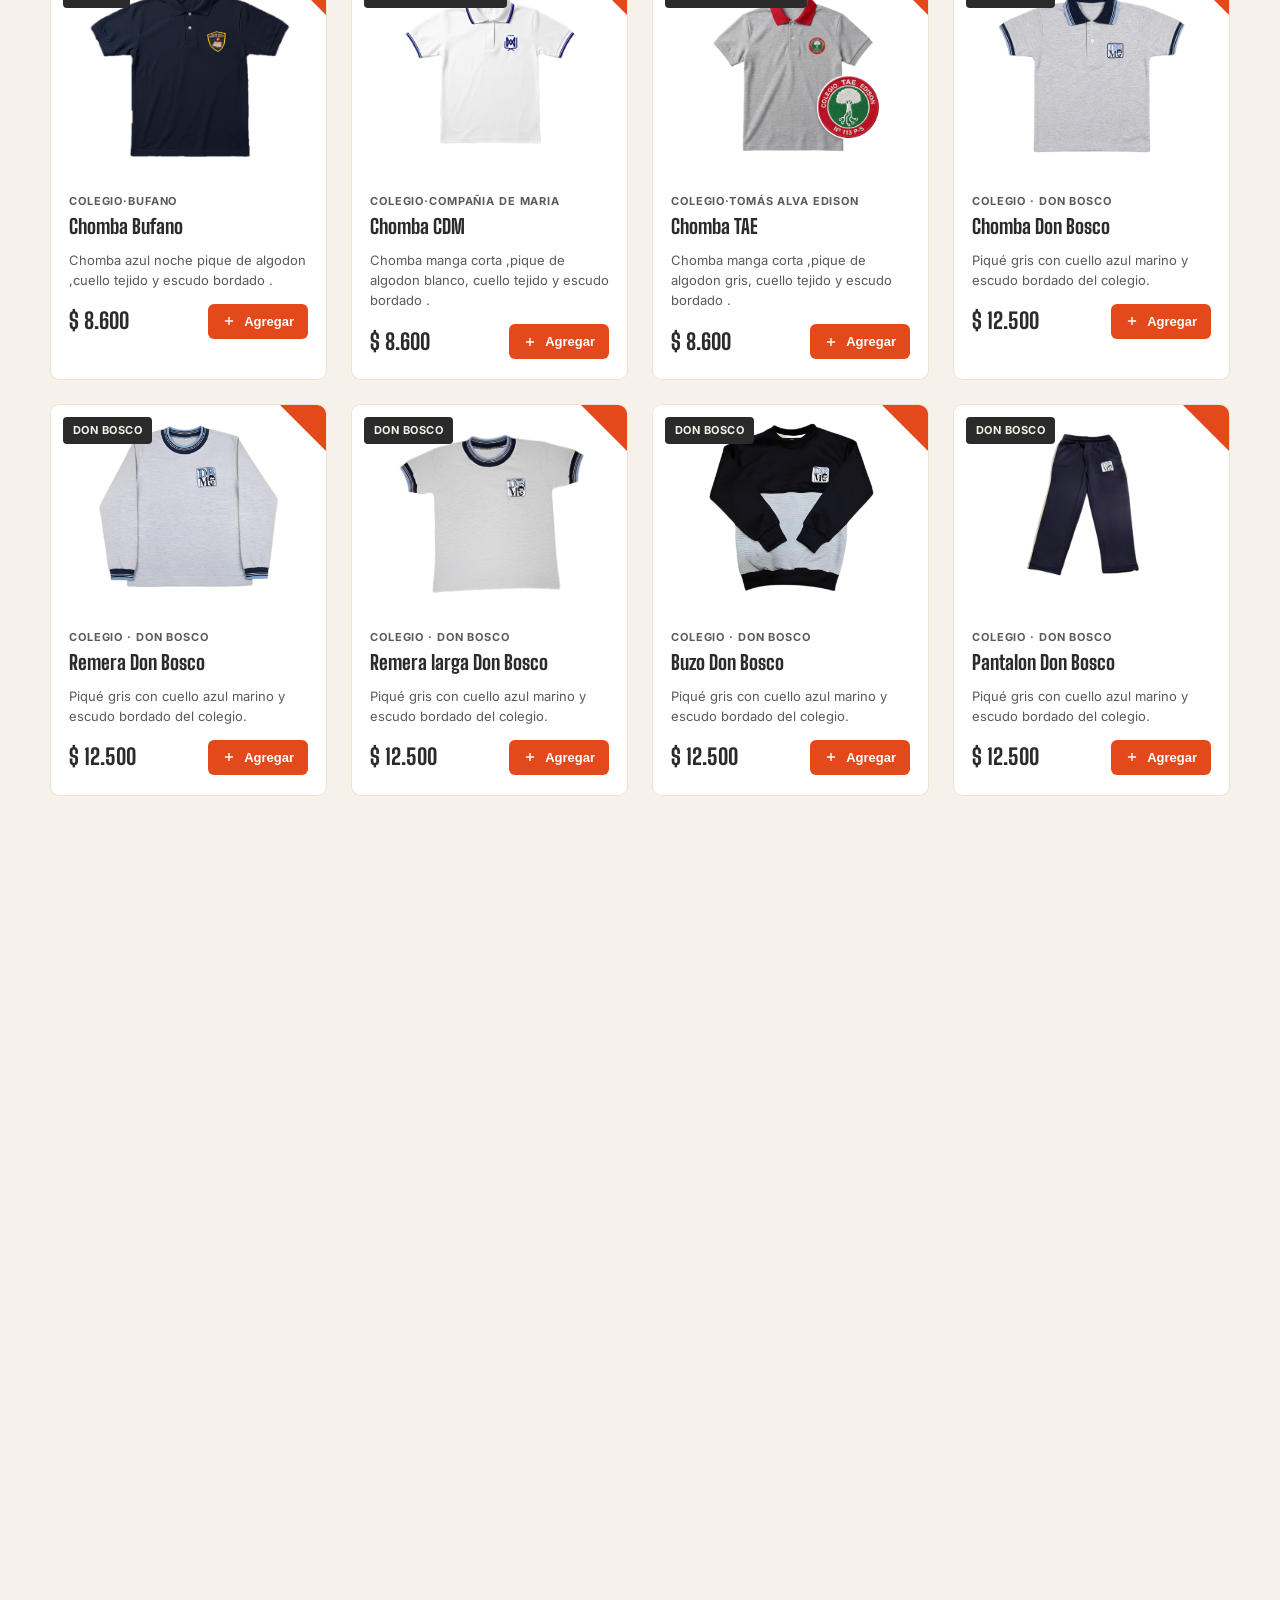
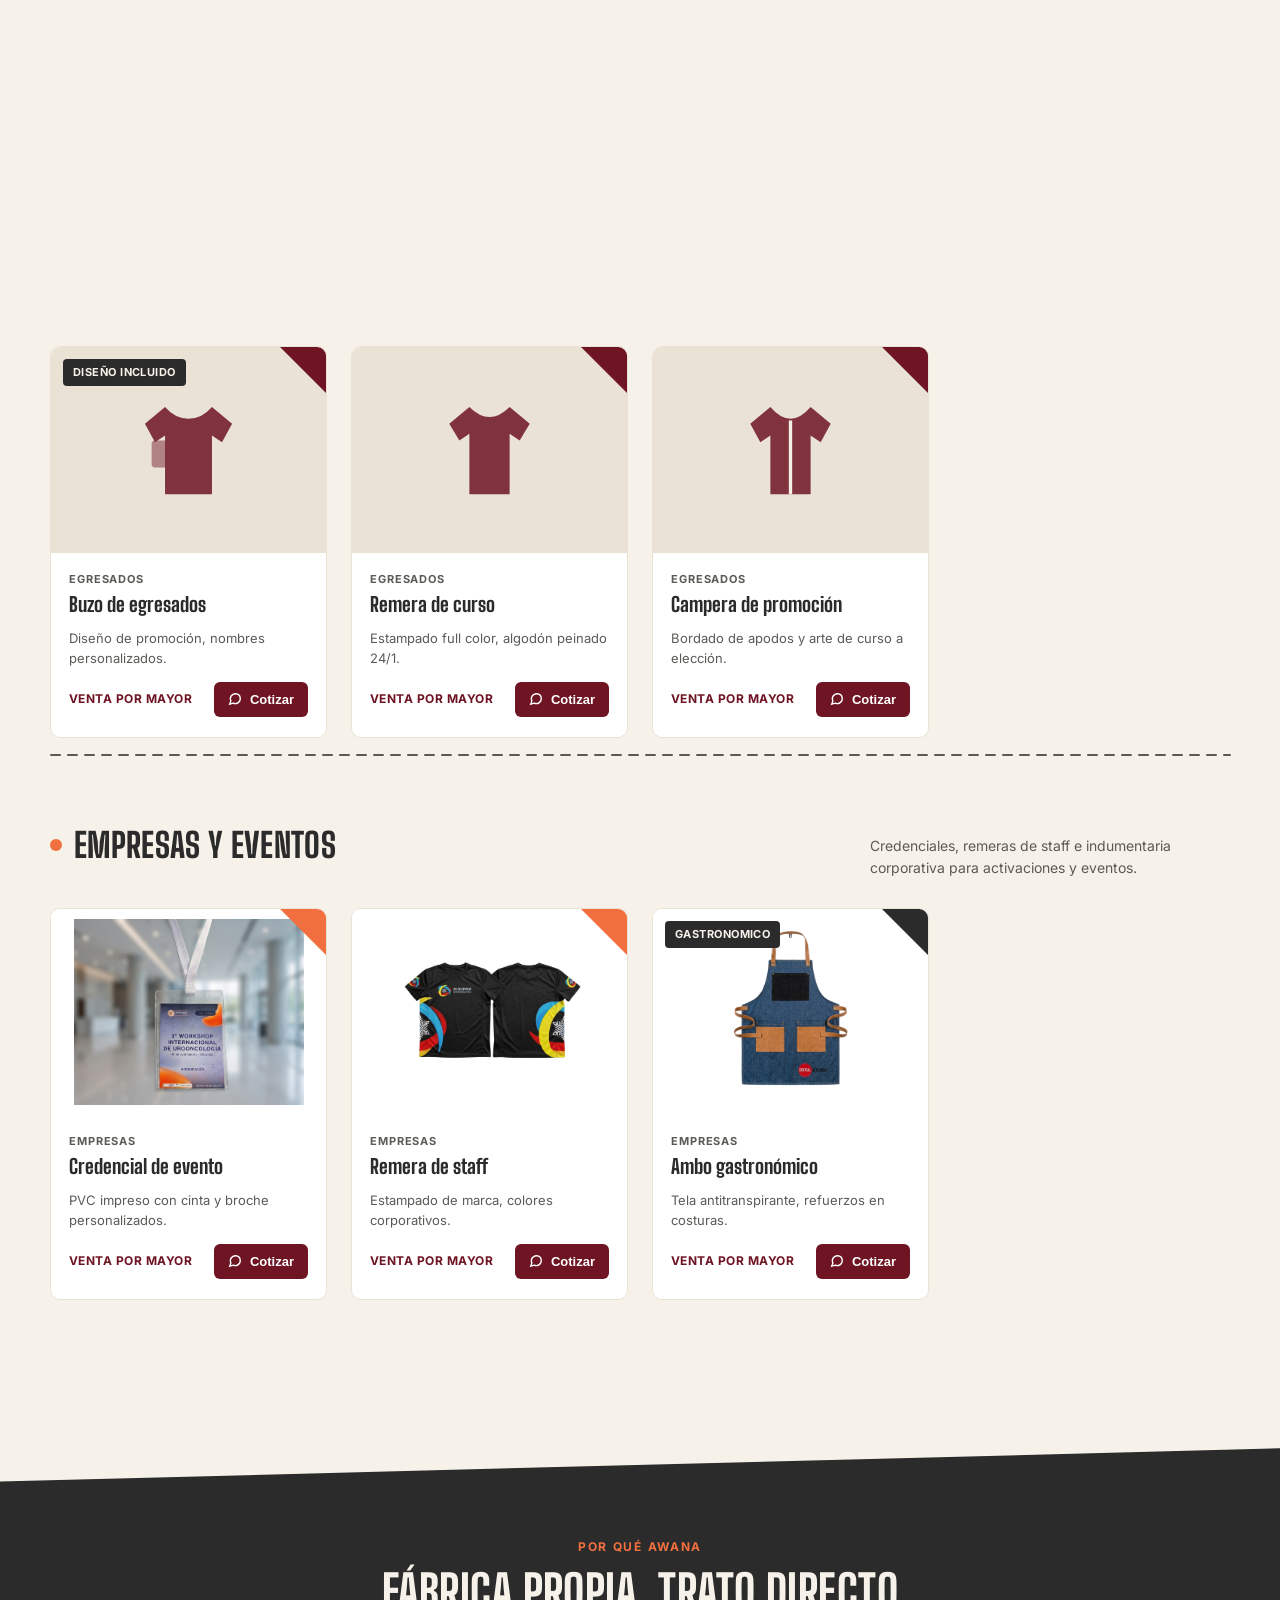
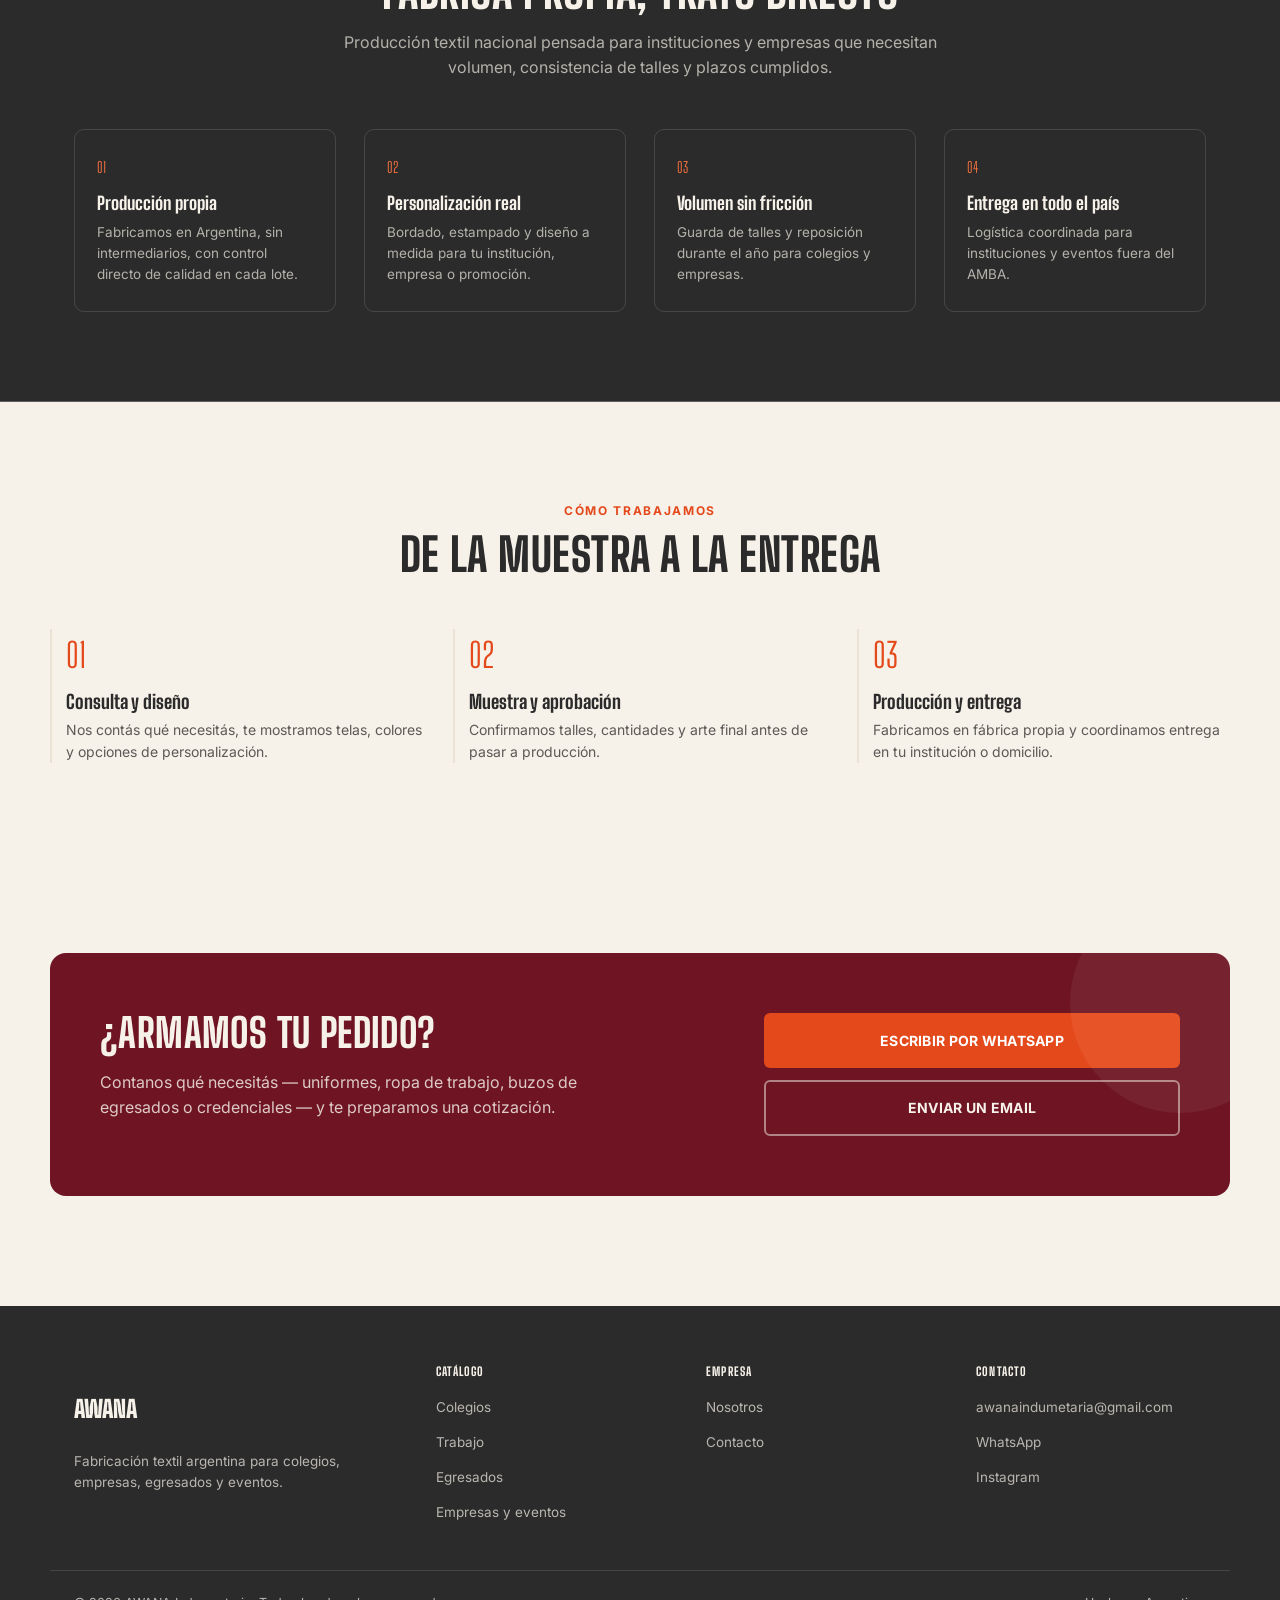
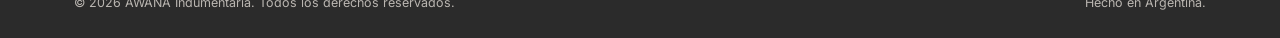
==== commit f630112b: "Mensaje 'nos pondremos en contacto' al enviar pedido por transferencia" ====
--- a/index.html
+++ b/index.html
@@ -1438,8 +1438,12 @@
   }
   function checkout(){
     if (cartCount() === 0) return;
-    if (selectedPayMethod() === "mercadopago") startMercadoPago();
-    else openWhatsAppOrder();
+    if (selectedPayMethod() === "mercadopago") { startMercadoPago(); return; }
+    // Transferencia: manda el pedido por WhatsApp y muestra la confirmación
+    openWhatsAppOrder();
+    cart = {}; saveCart(); renderCart();
+    closeCart();
+    showPayResult("enviado");
   }
   function updateCheckoutLabel(){
     cartCheckoutBtn.textContent = selectedPayMethod() === "mercadopago"
@@ -1474,7 +1478,12 @@
     if (estado === "exito"){
       icon.className = "result-icon ok"; icon.innerHTML = ICON_CHECK;
       title.textContent = "¡Pago confirmado!";
-      msg.textContent = "Recibimos tu pago. Te vamos a contactar para coordinar la producción y la entrega. ¡Gracias por tu compra!";
+      msg.textContent = "Recibimos tu pago. Nos vamos a poner en contacto con vos para coordinar la producción y la entrega. ¡Gracias por tu compra!";
+      animar = true;
+    } else if (estado === "enviado"){
+      icon.className = "result-icon ok"; icon.innerHTML = ICON_CHECK;
+      title.textContent = "¡Pedido enviado!";
+      msg.textContent = "Nos vamos a poner en contacto con vos por WhatsApp para coordinar el pago y la entrega. ¡Gracias!";
       animar = true;
     } else if (estado === "pendiente"){
       icon.className = "result-icon pending"; icon.innerHTML = ICON_CLOCK;
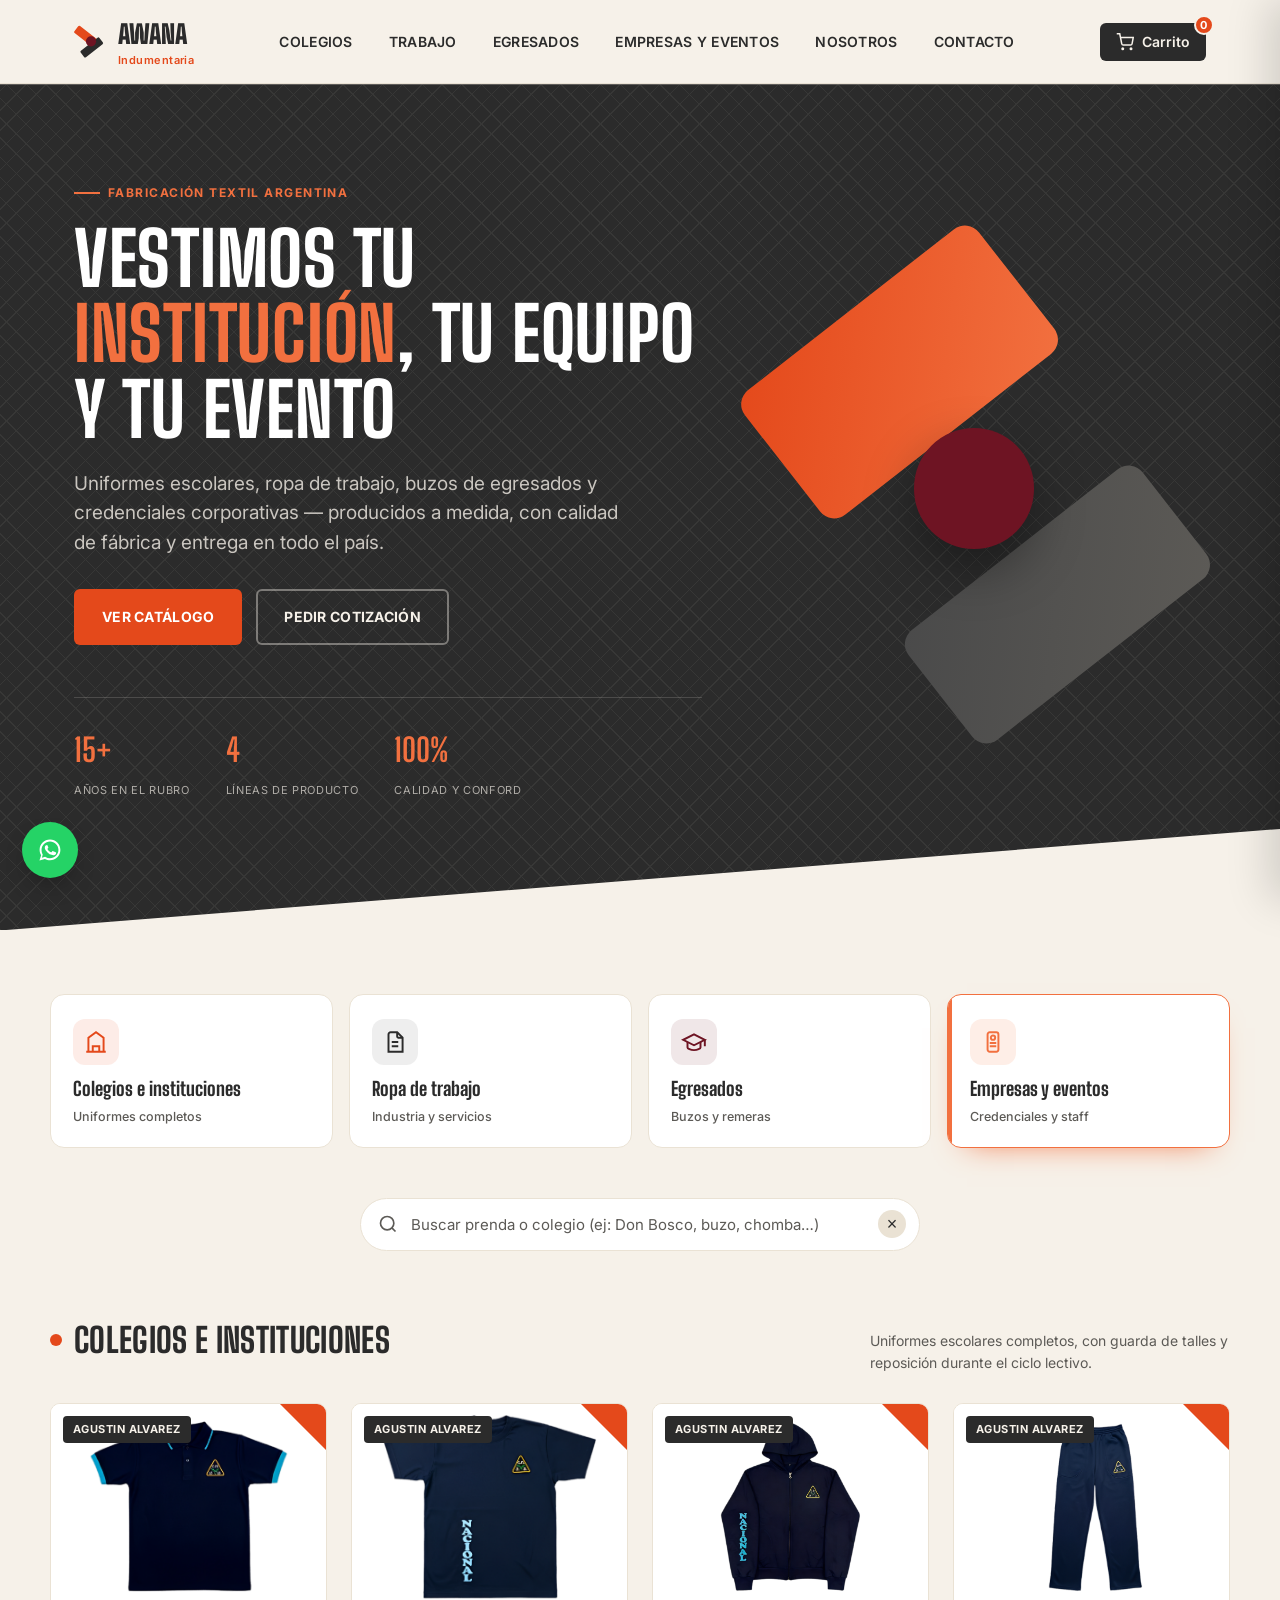
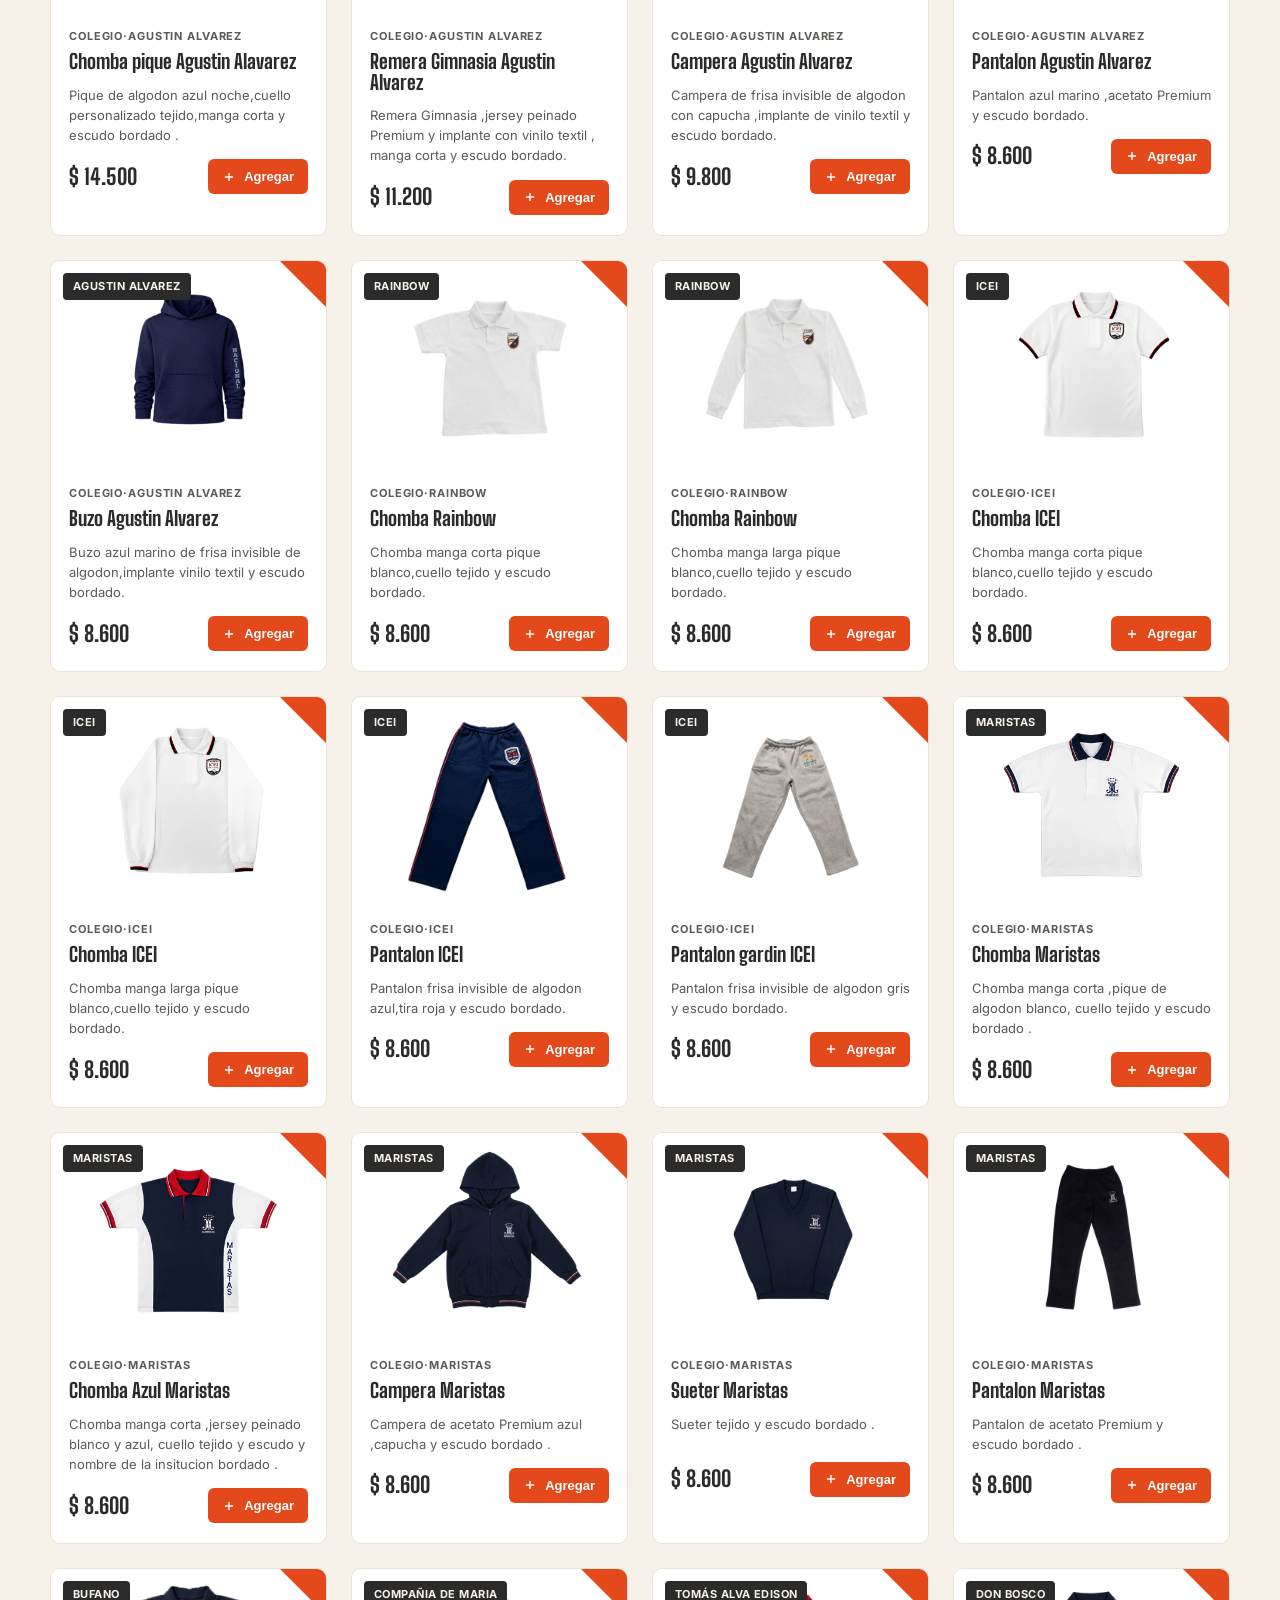
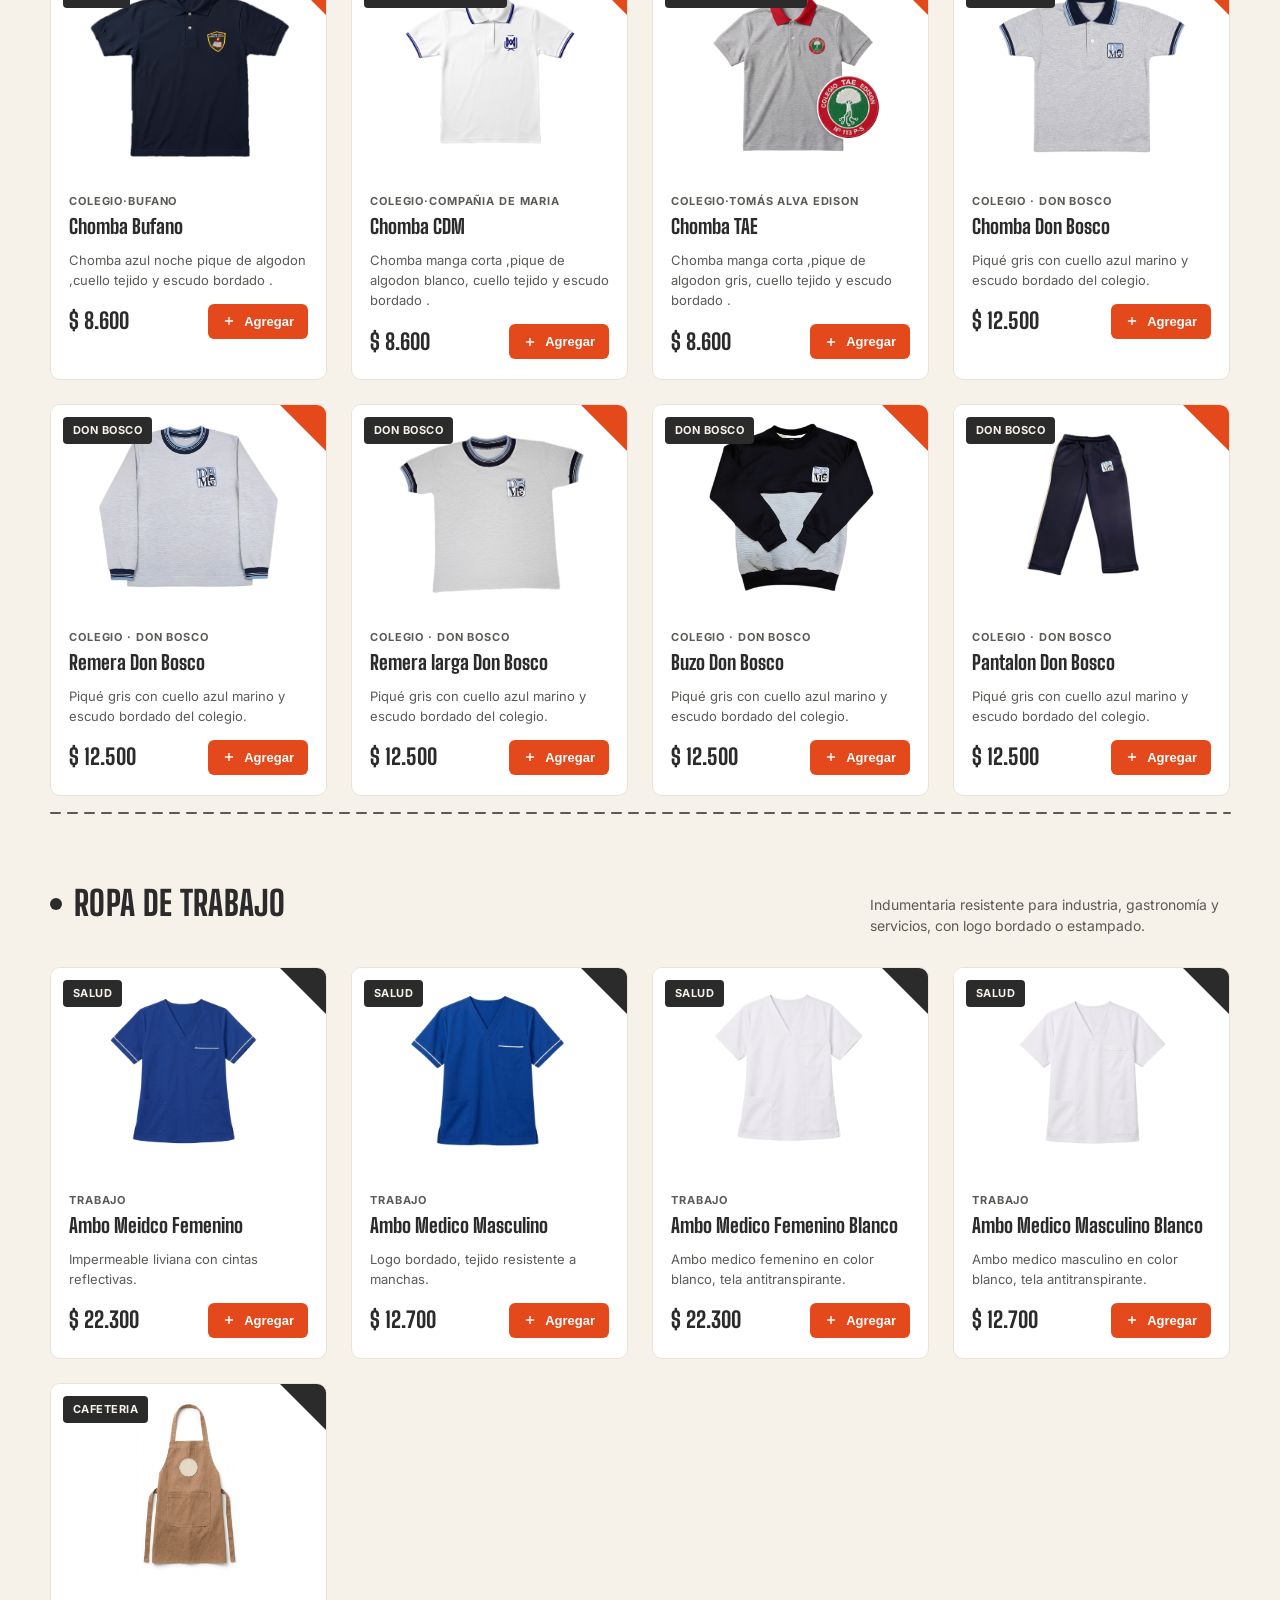
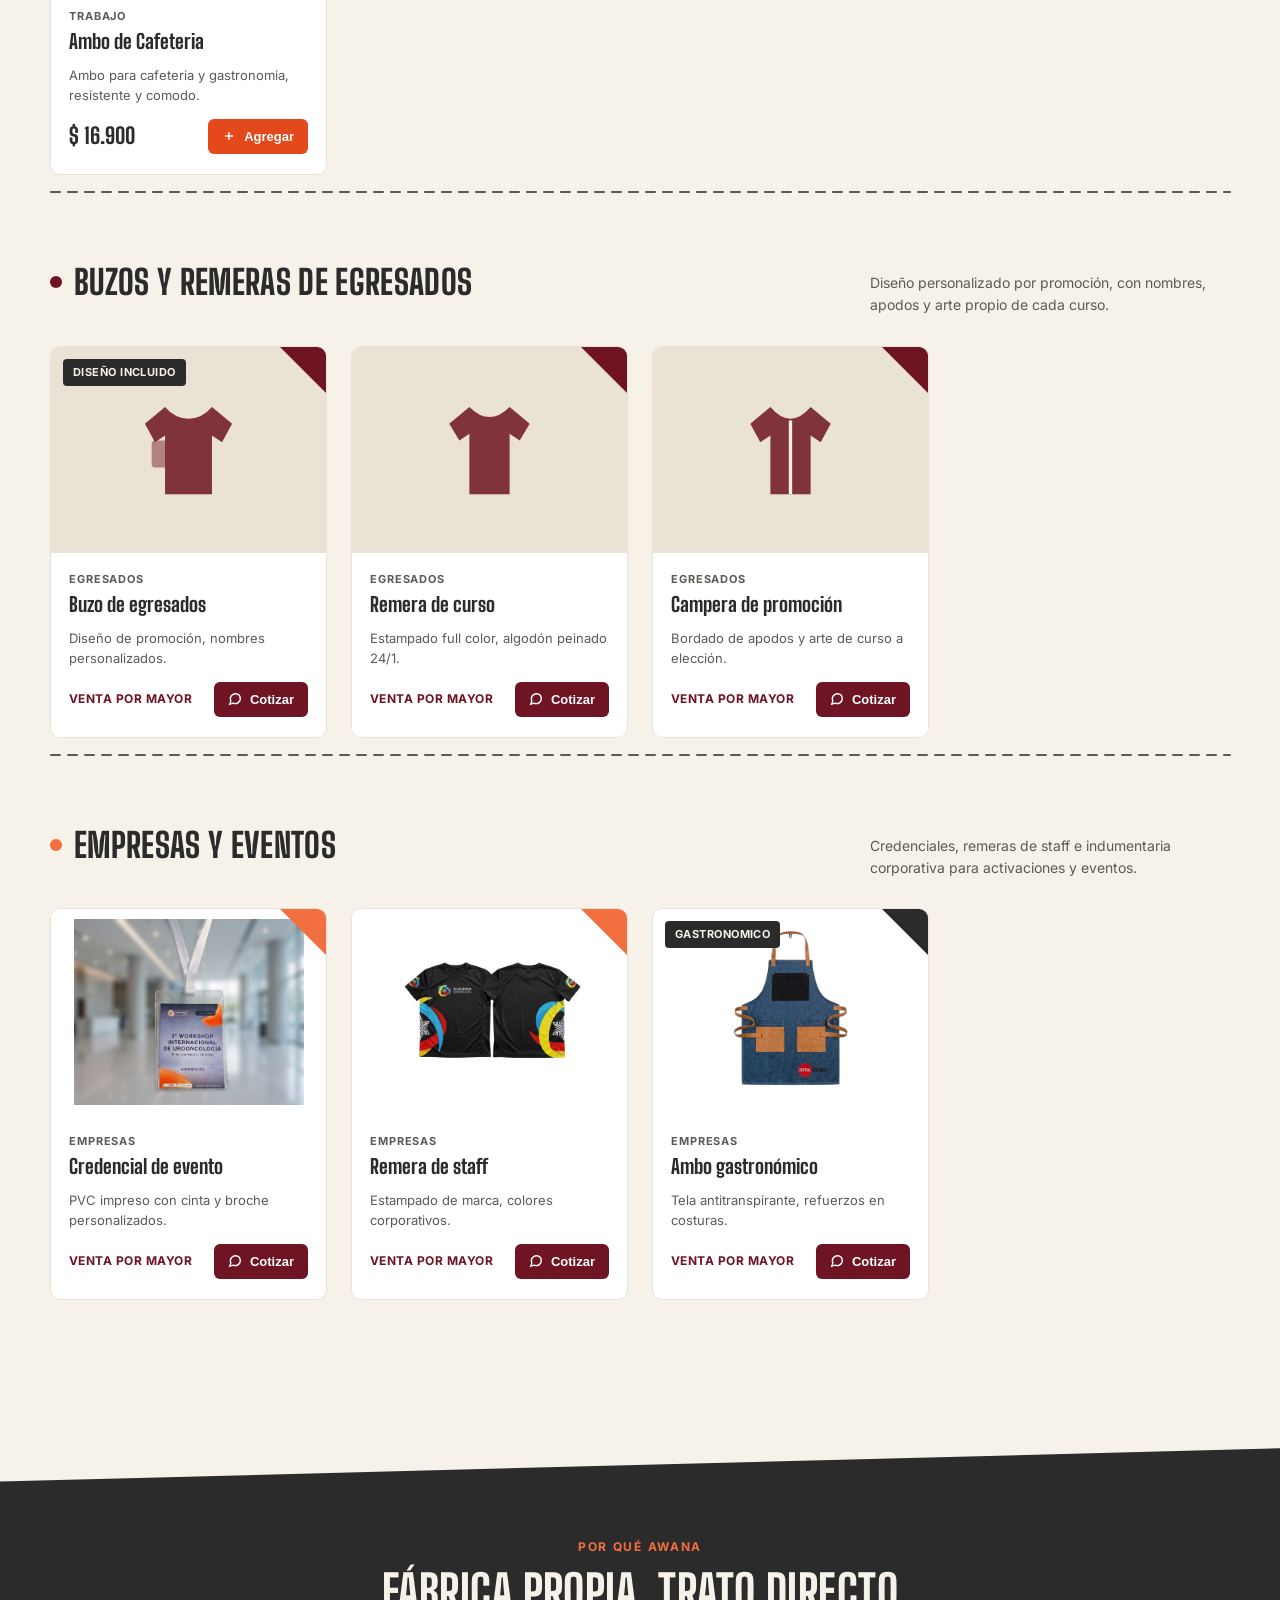
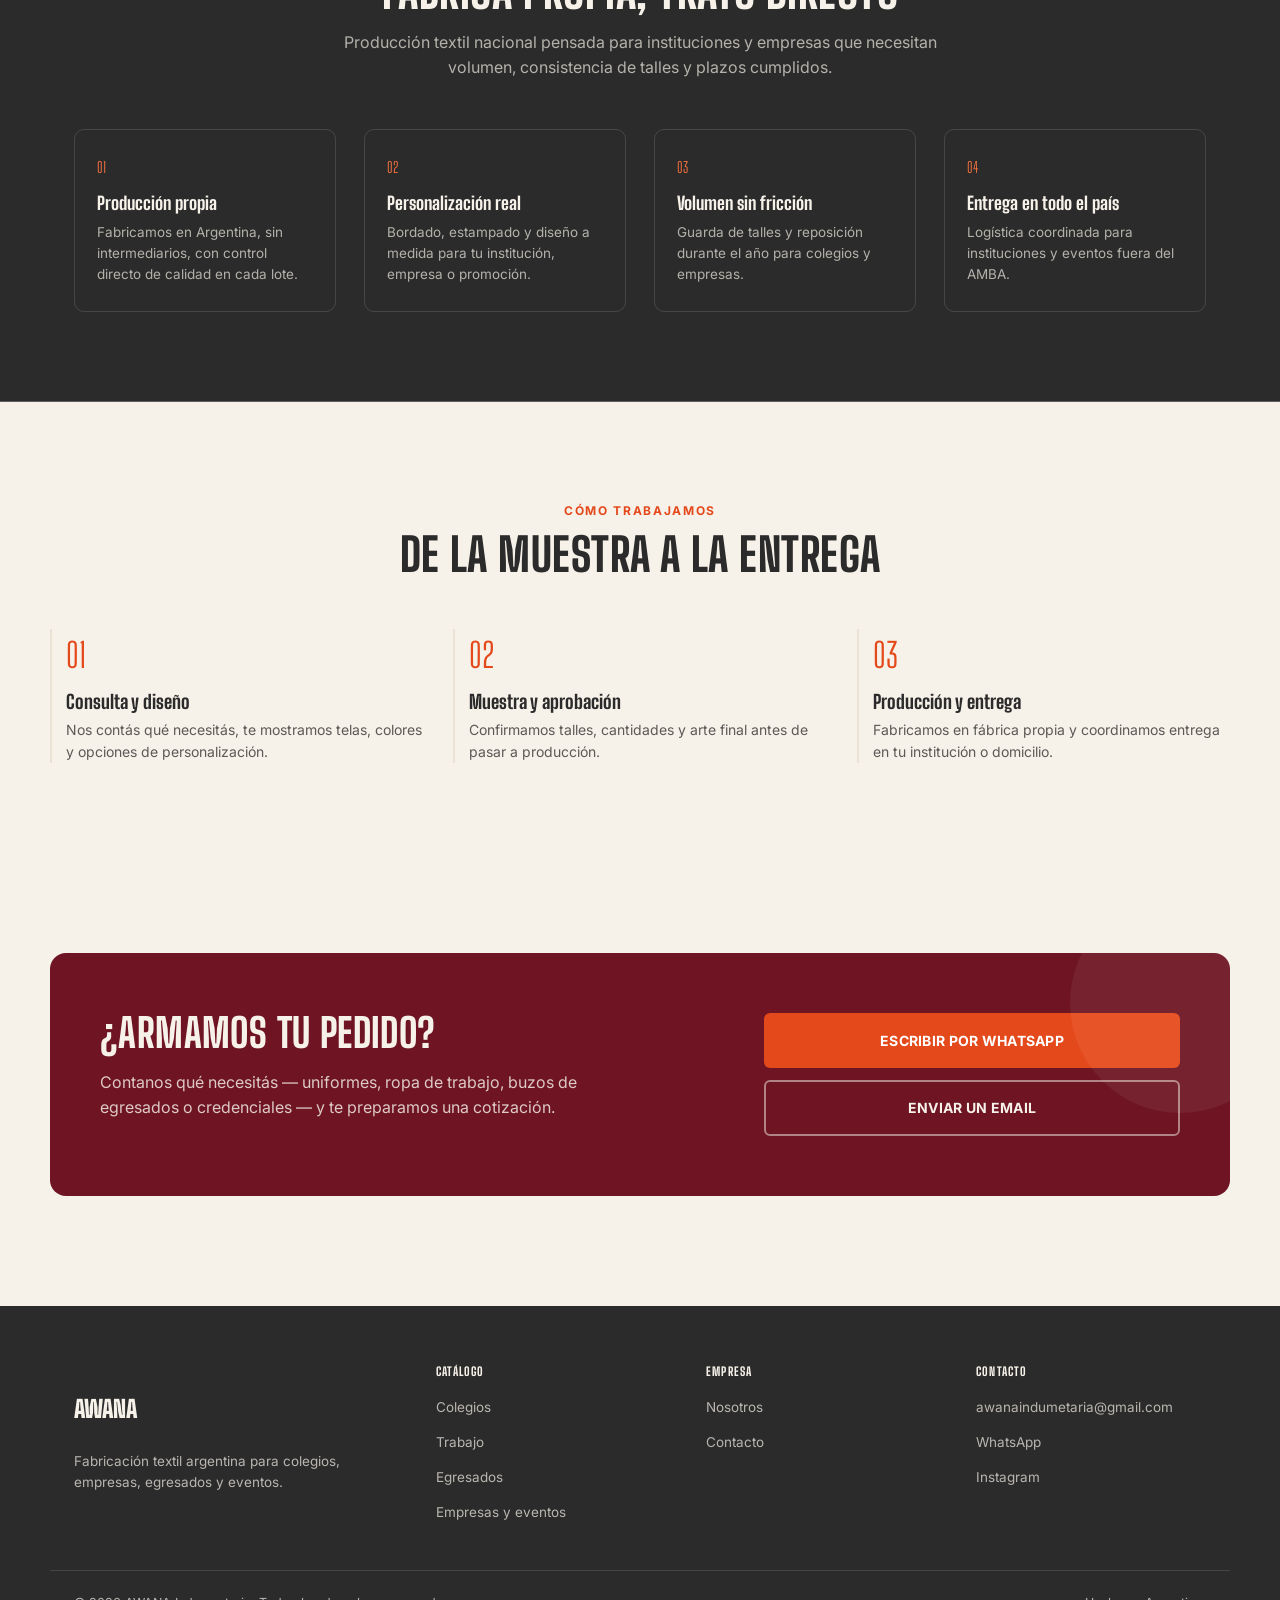
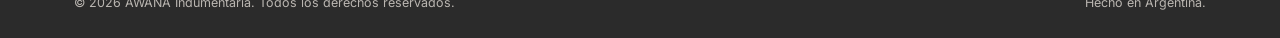
==== commit ced50368: "Pedir nombre y WhatsApp del cliente antes de pagar; viajan con el pedido" ====
--- a/index.html
+++ b/index.html
@@ -446,6 +446,19 @@
   .cart-footer .btn-primary{ background: var(--rojo); color:var(--blanco); }
   .cart-footer .btn-primary:hover{ background: var(--rojo-suave); }
   .cart-footer .btn-primary[disabled]{ opacity:.5; pointer-events:none; }
+
+  /* ---------- Contacto en carrito ---------- */
+  .cart-contact{ margin:16px 0 4px; }
+  .cart-input{
+    width:100%; padding:11px 14px; margin-bottom:8px; border:1.5px solid var(--crudo-osc);
+    border-radius:10px; background: var(--blanco); font-family: var(--font-cuerpo); font-size:14px; color: var(--carbon);
+    transition: border-color .2s var(--ease), box-shadow .2s var(--ease);
+  }
+  .cart-input::placeholder{ color: var(--carbon-claro); }
+  .cart-input:focus{ outline:none; border-color: var(--rojo); box-shadow: 0 0 0 3px rgba(228,73,27,.12); }
+  .cart-input.invalid{ border-color: var(--rojo); }
+  .cart-contact-error{ display:none; font-size:12.5px; color: var(--rojo); margin:-2px 0 6px; }
+  .cart-contact-error.show{ display:block; }
 
   /* ---------- Payment methods ---------- */
   .pay-methods{ margin:16px 0 4px; }
@@ -973,6 +986,13 @@
   <div class="cart-items" id="cart-items"></div>
   <div class="cart-footer">
     <div class="cart-subtotal"><span>Subtotal</span><span id="cart-subtotal">$0</span></div>
+
+    <div class="cart-contact">
+      <span class="pay-methods-title">Tus datos</span>
+      <input type="text" id="cart-name" class="cart-input" placeholder="Tu nombre y apellido" autocomplete="name">
+      <input type="tel" id="cart-phone" class="cart-input" placeholder="Tu WhatsApp (ej: 2611234567)" autocomplete="tel">
+      <div class="cart-contact-error" id="cart-contact-error">Completá tu nombre y WhatsApp</div>
+    </div>
 
     <div class="pay-methods" id="pay-methods" role="radiogroup" aria-label="Método de pago">
       <span class="pay-methods-title">Método de pago</span>
@@ -1381,8 +1401,36 @@
   function cartLines(){
     return Object.keys(cart).filter(function(k){ return cart[k] > 0; });
   }
+
+  /* ---------------- Datos de contacto del cliente ---------------- */
+  var cartName = document.getElementById("cart-name");
+  var cartPhone = document.getElementById("cart-phone");
+  var cartContactError = document.getElementById("cart-contact-error");
+  try {
+    var savedContact = JSON.parse(localStorage.getItem("awana_contact") || "{}");
+    if (savedContact.name) cartName.value = savedContact.name;
+    if (savedContact.phone) cartPhone.value = savedContact.phone;
+  } catch(e){}
+  function getContact(){
+    return { name: (cartName.value || "").trim(), phone: (cartPhone.value || "").trim() };
+  }
+  function validateContact(){
+    var c = getContact();
+    var digits = c.phone.replace(/\D/g, "");
+    var nameOk = c.name.length >= 2;
+    var phoneOk = digits.length >= 8;
+    cartName.classList.toggle("invalid", !nameOk);
+    cartPhone.classList.toggle("invalid", !phoneOk);
+    cartContactError.classList.toggle("show", !(nameOk && phoneOk));
+    if (nameOk && phoneOk){ try { localStorage.setItem("awana_contact", JSON.stringify(c)); } catch(e){} }
+    return nameOk && phoneOk;
+  }
+  cartName.addEventListener("input", function(){ cartName.classList.remove("invalid"); cartContactError.classList.remove("show"); });
+  cartPhone.addEventListener("input", function(){ cartPhone.classList.remove("invalid"); cartContactError.classList.remove("show"); });
+
   function buildOrderMessage(){
-    var lines = ["¡Hola AWANA! Quiero hacer este pedido:", ""];
+    var c = getContact();
+    var lines = ["¡Hola AWANA! Soy " + c.name + " (WhatsApp: " + c.phone + ").", "Quiero hacer este pedido:", ""];
     cartLines().forEach(function(key){
       var info = parseKey(key);
       var p = productById(info.id);
@@ -1419,7 +1467,7 @@
     fetch(MP_CONFIG.backendUrl, {
       method: "POST",
       headers: { "Content-Type": "application/json" },
-      body: JSON.stringify({ items: mpItems() })
+      body: JSON.stringify({ items: mpItems(), contact: getContact() })
     })
     .then(function(res){ return res.json().then(function(data){ return { ok: res.ok, data: data }; }); })
     .then(function(r){
@@ -1438,6 +1486,7 @@
   }
   function checkout(){
     if (cartCount() === 0) return;
+    if (!validateContact()) return;
     if (selectedPayMethod() === "mercadopago") { startMercadoPago(); return; }
     // Transferencia: manda el pedido por WhatsApp y muestra la confirmación
     openWhatsAppOrder();
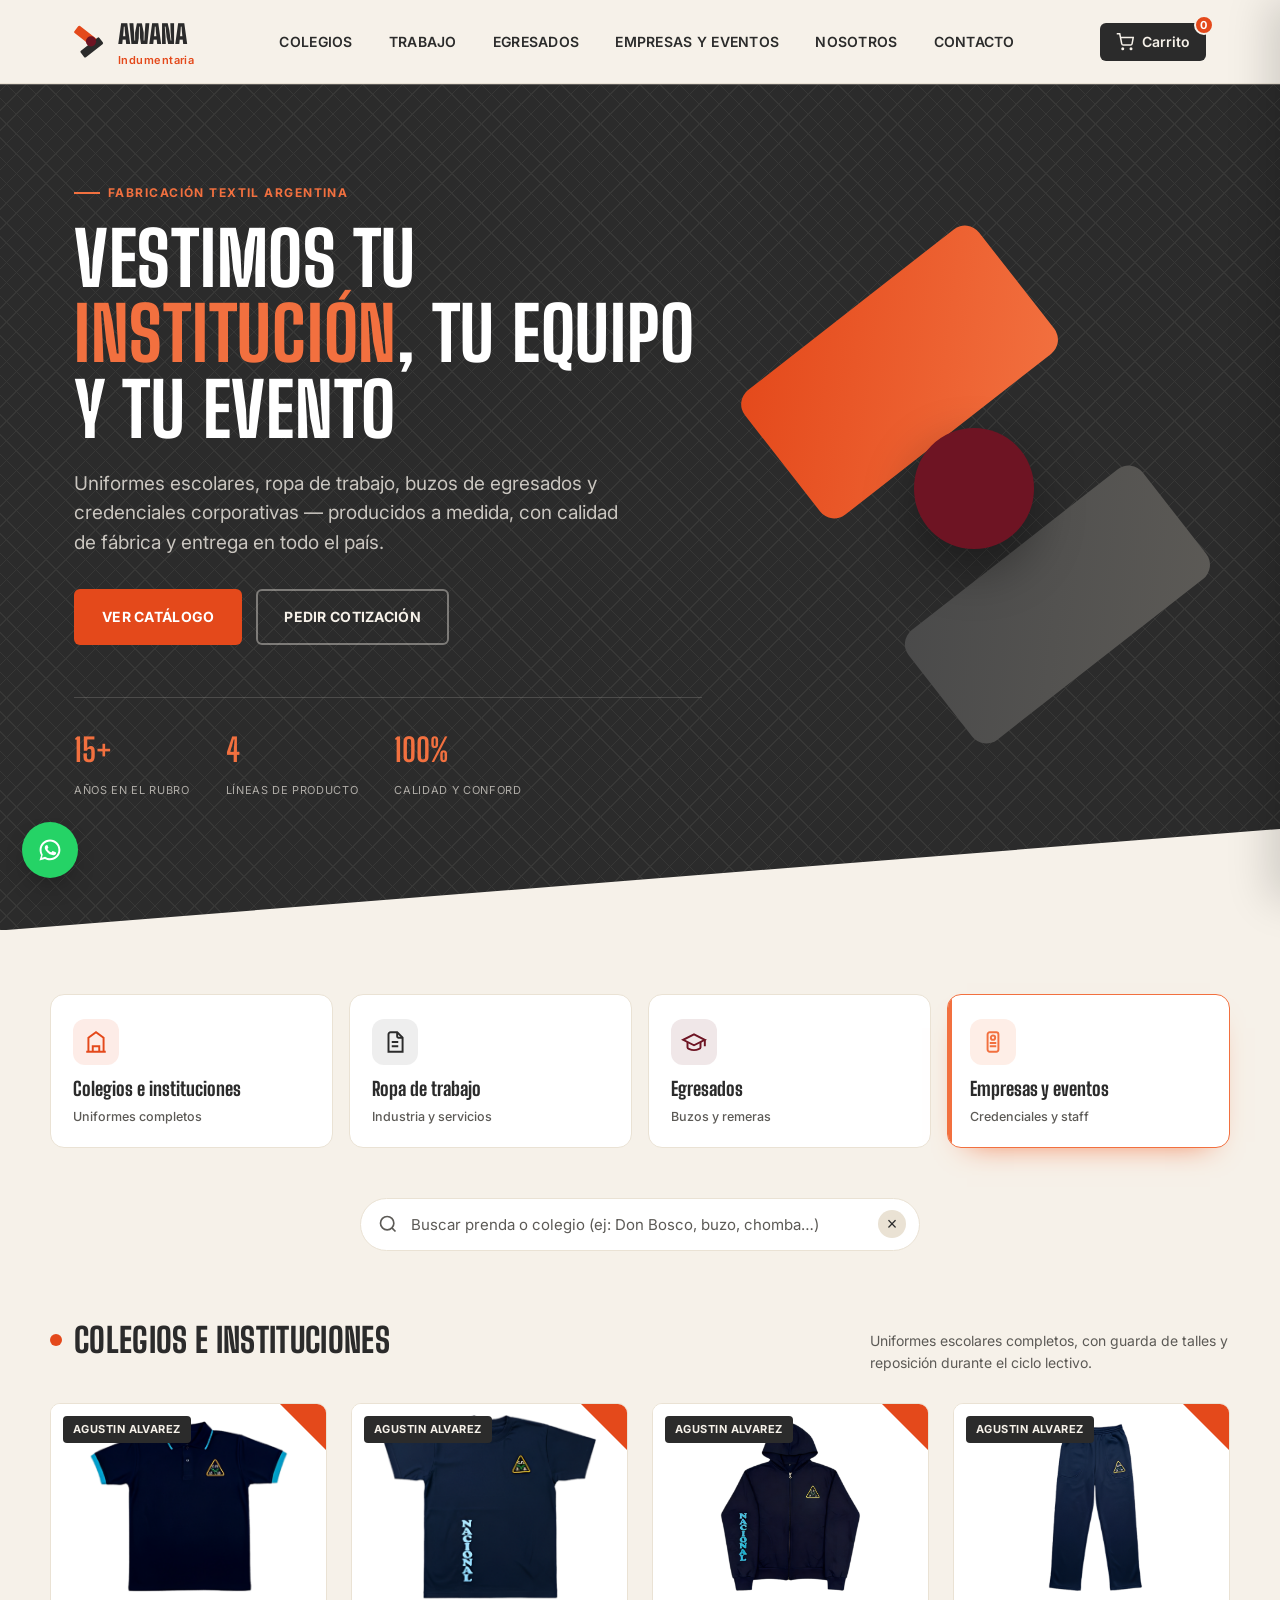
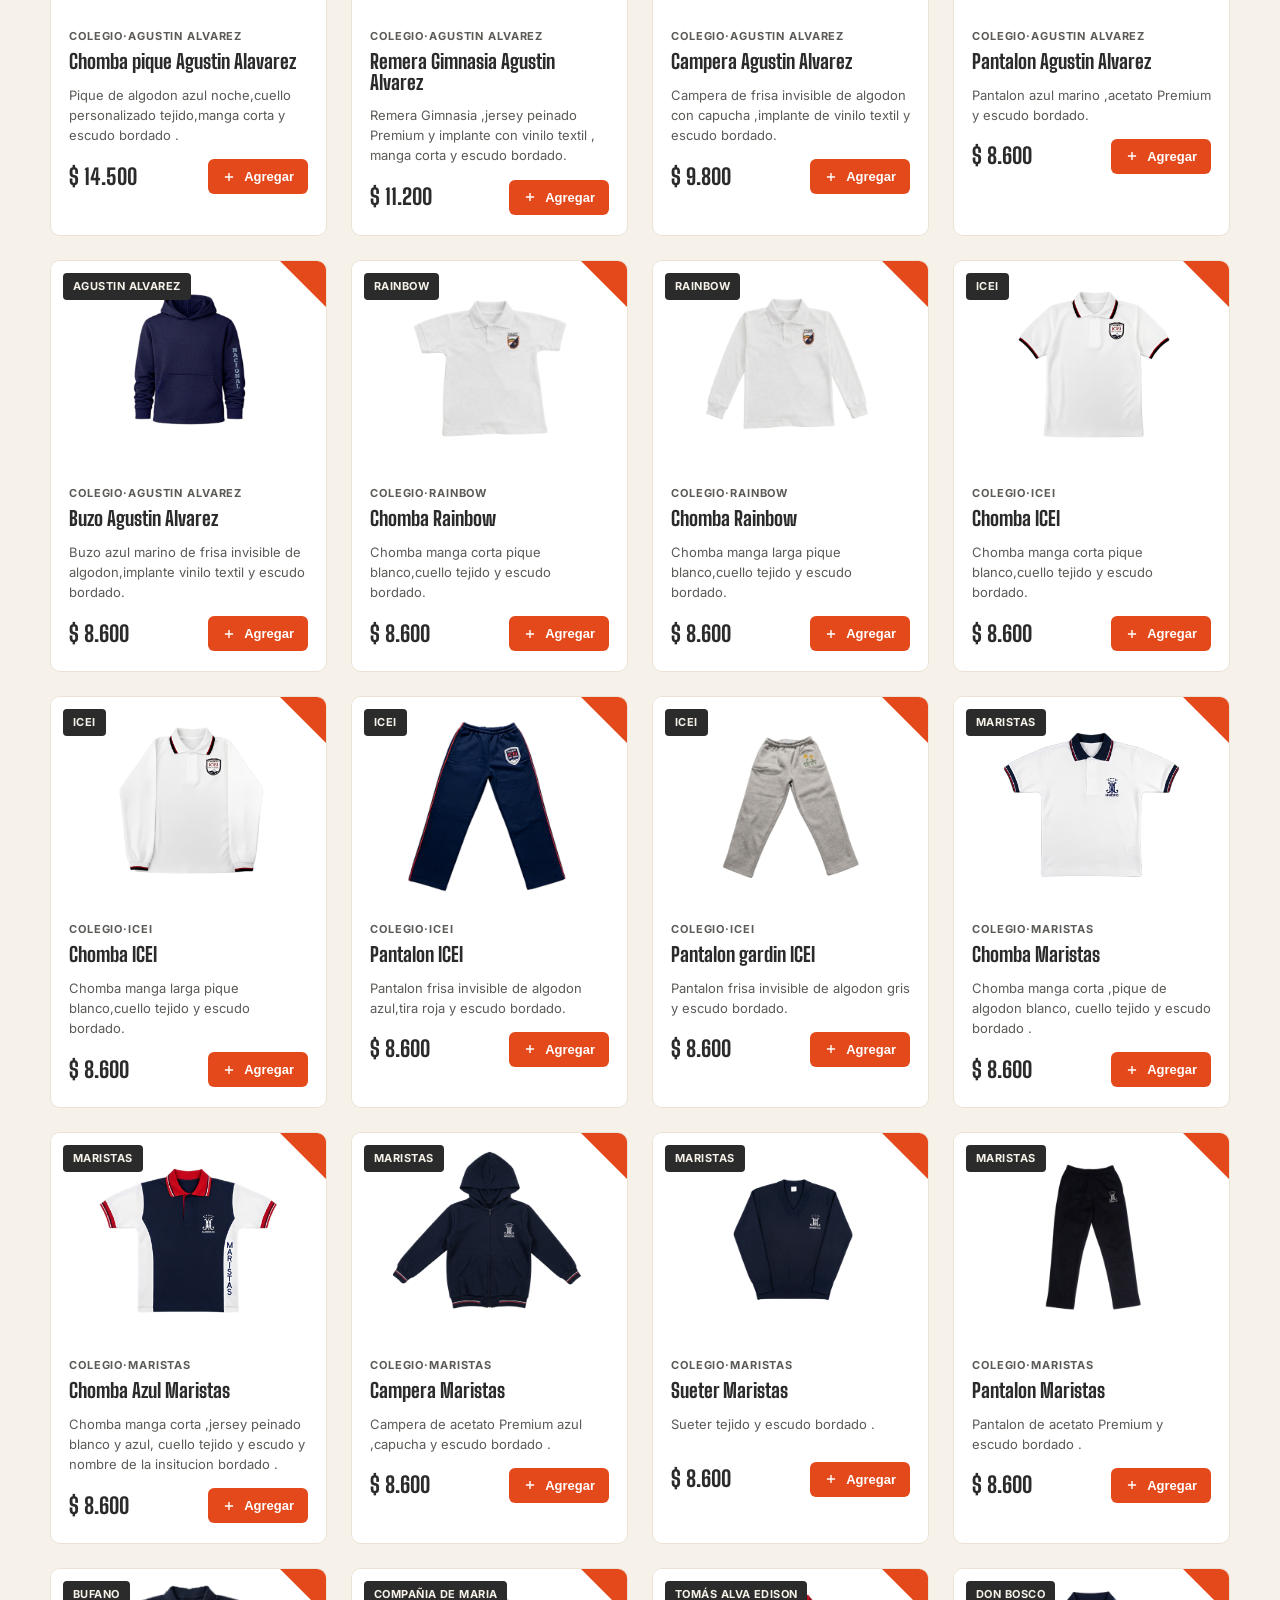
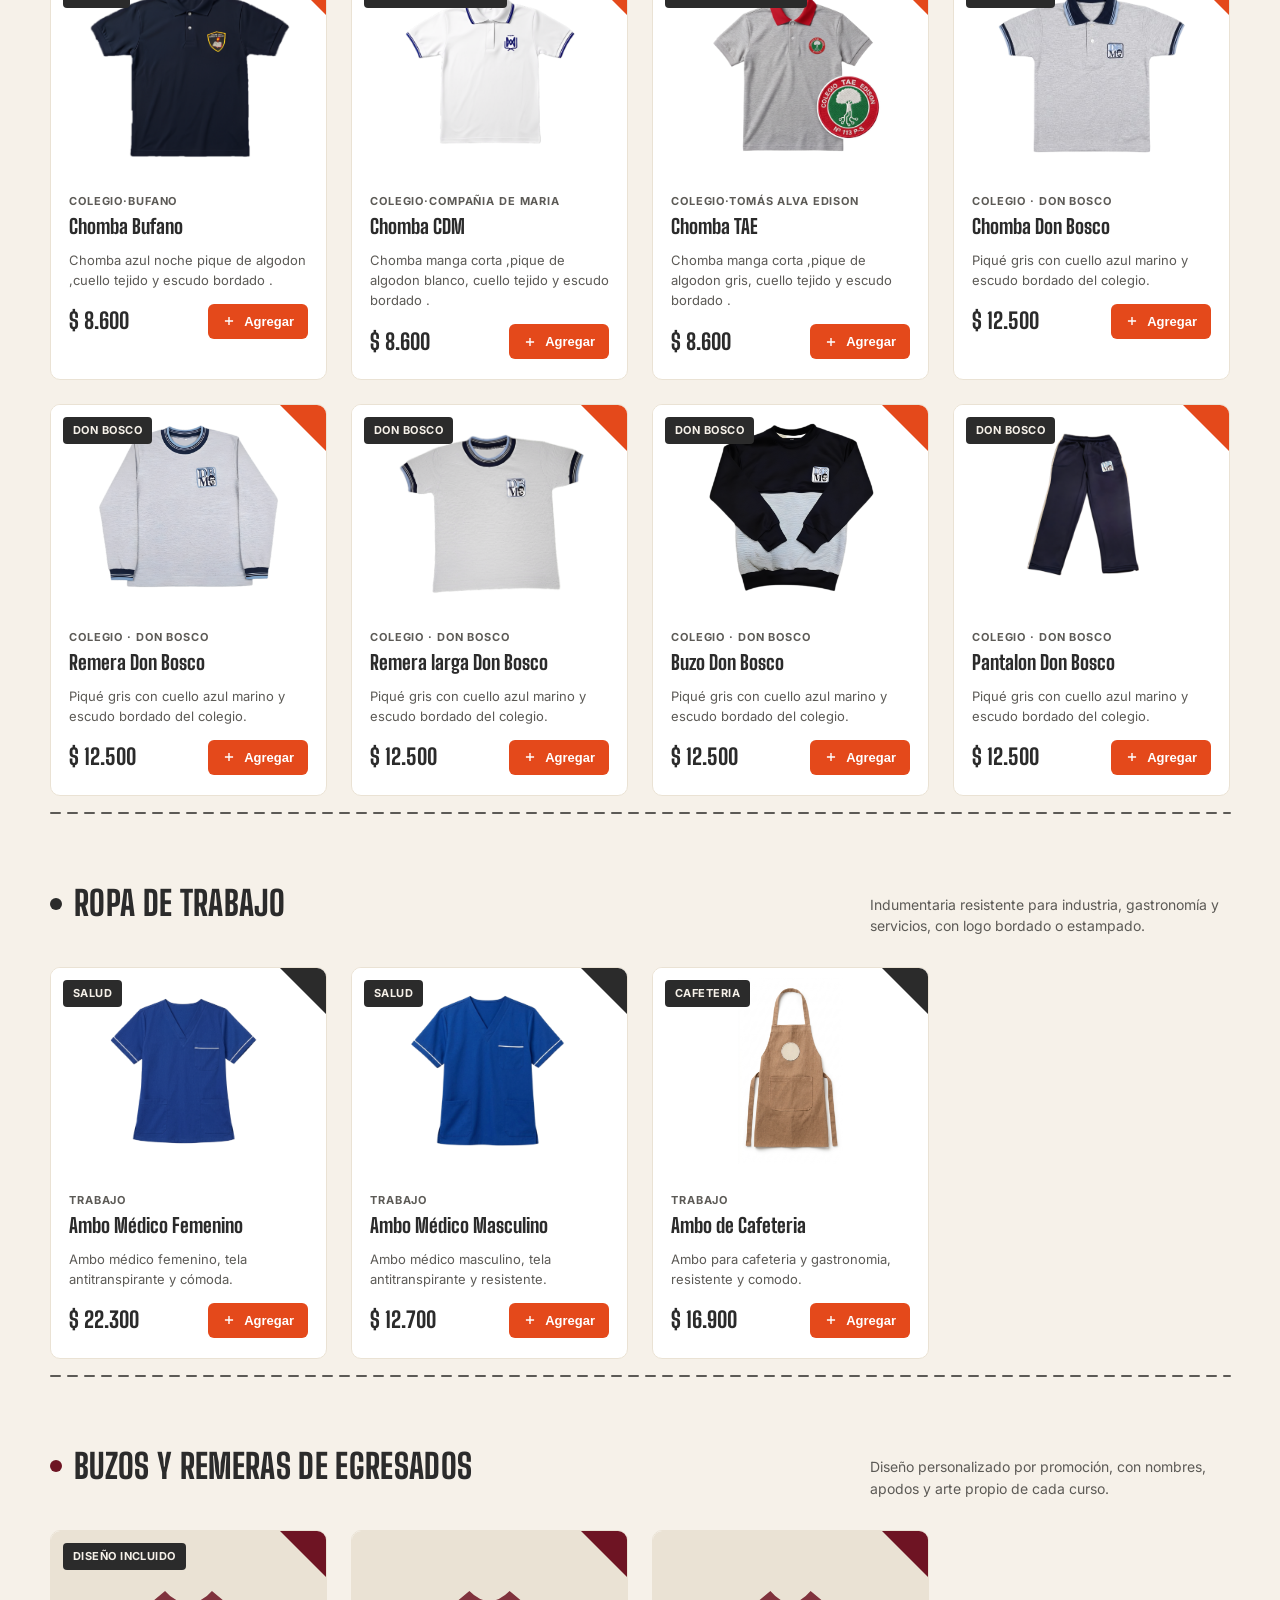
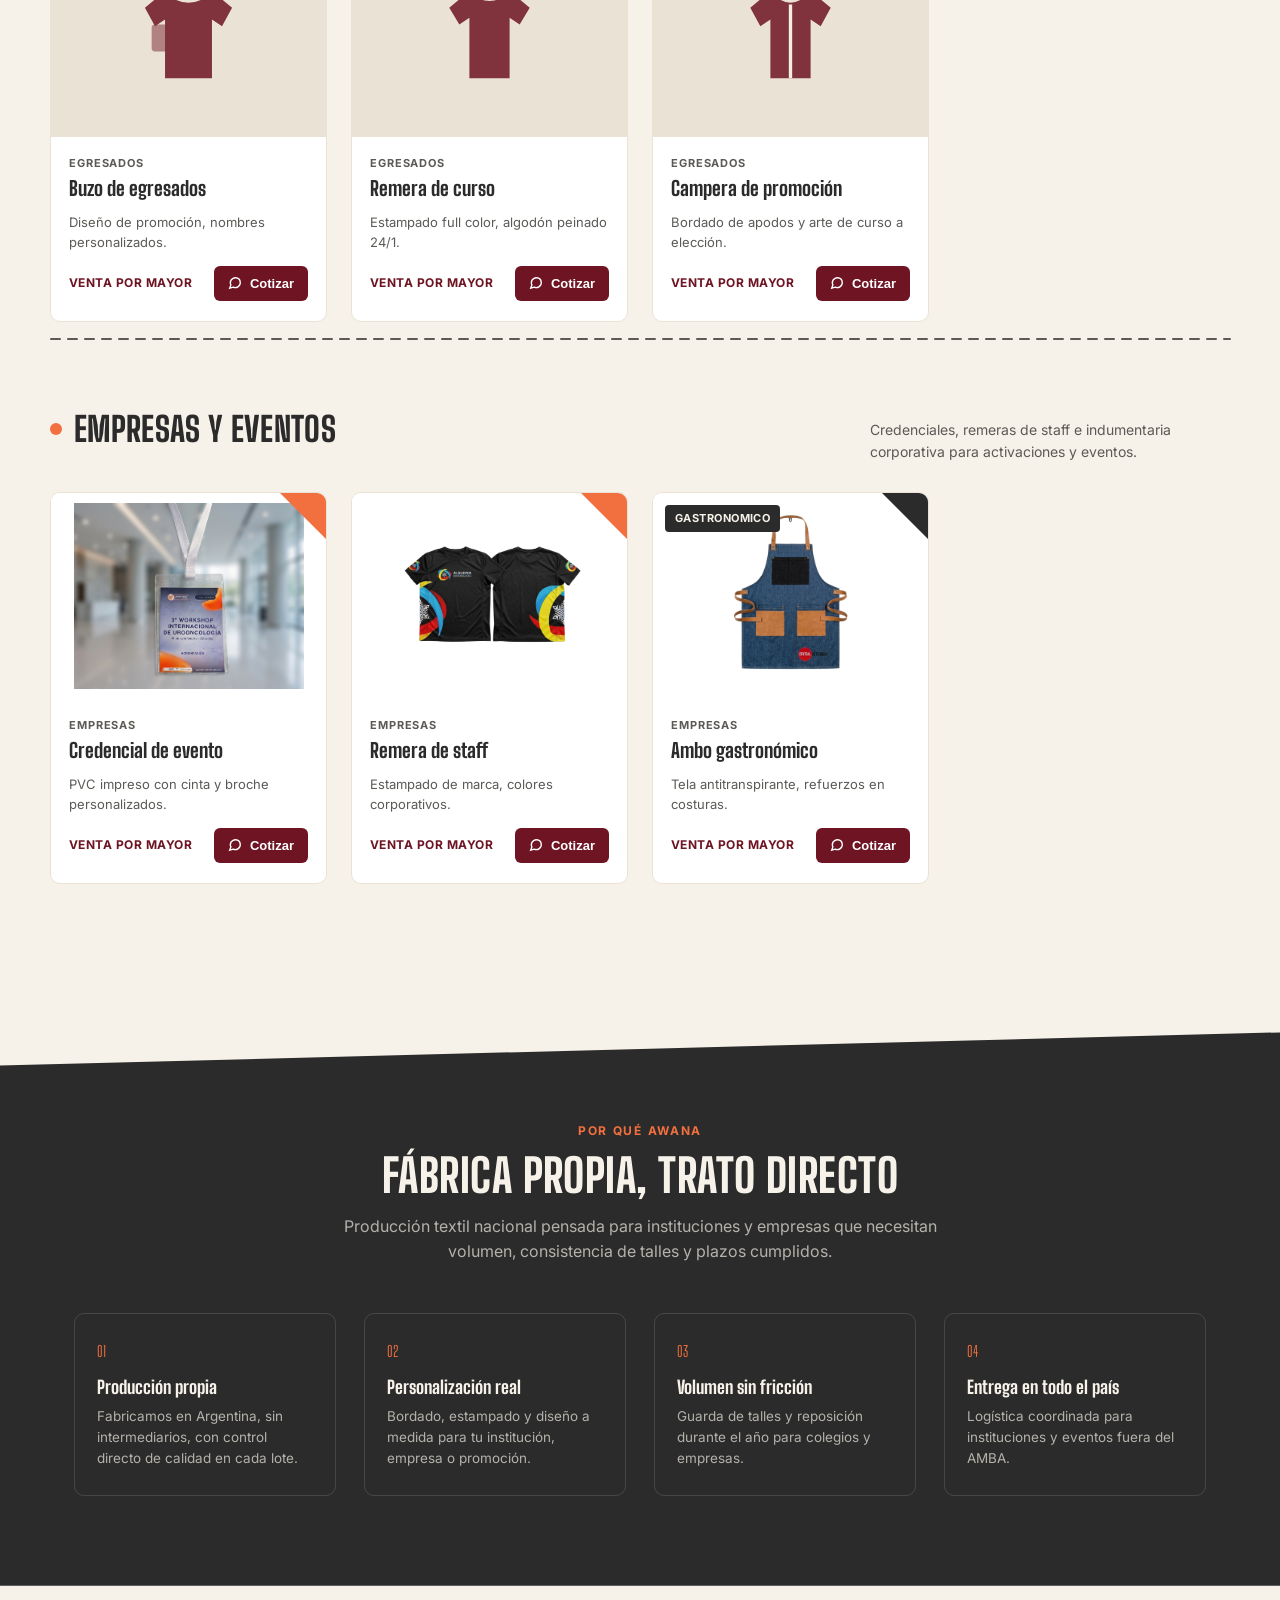
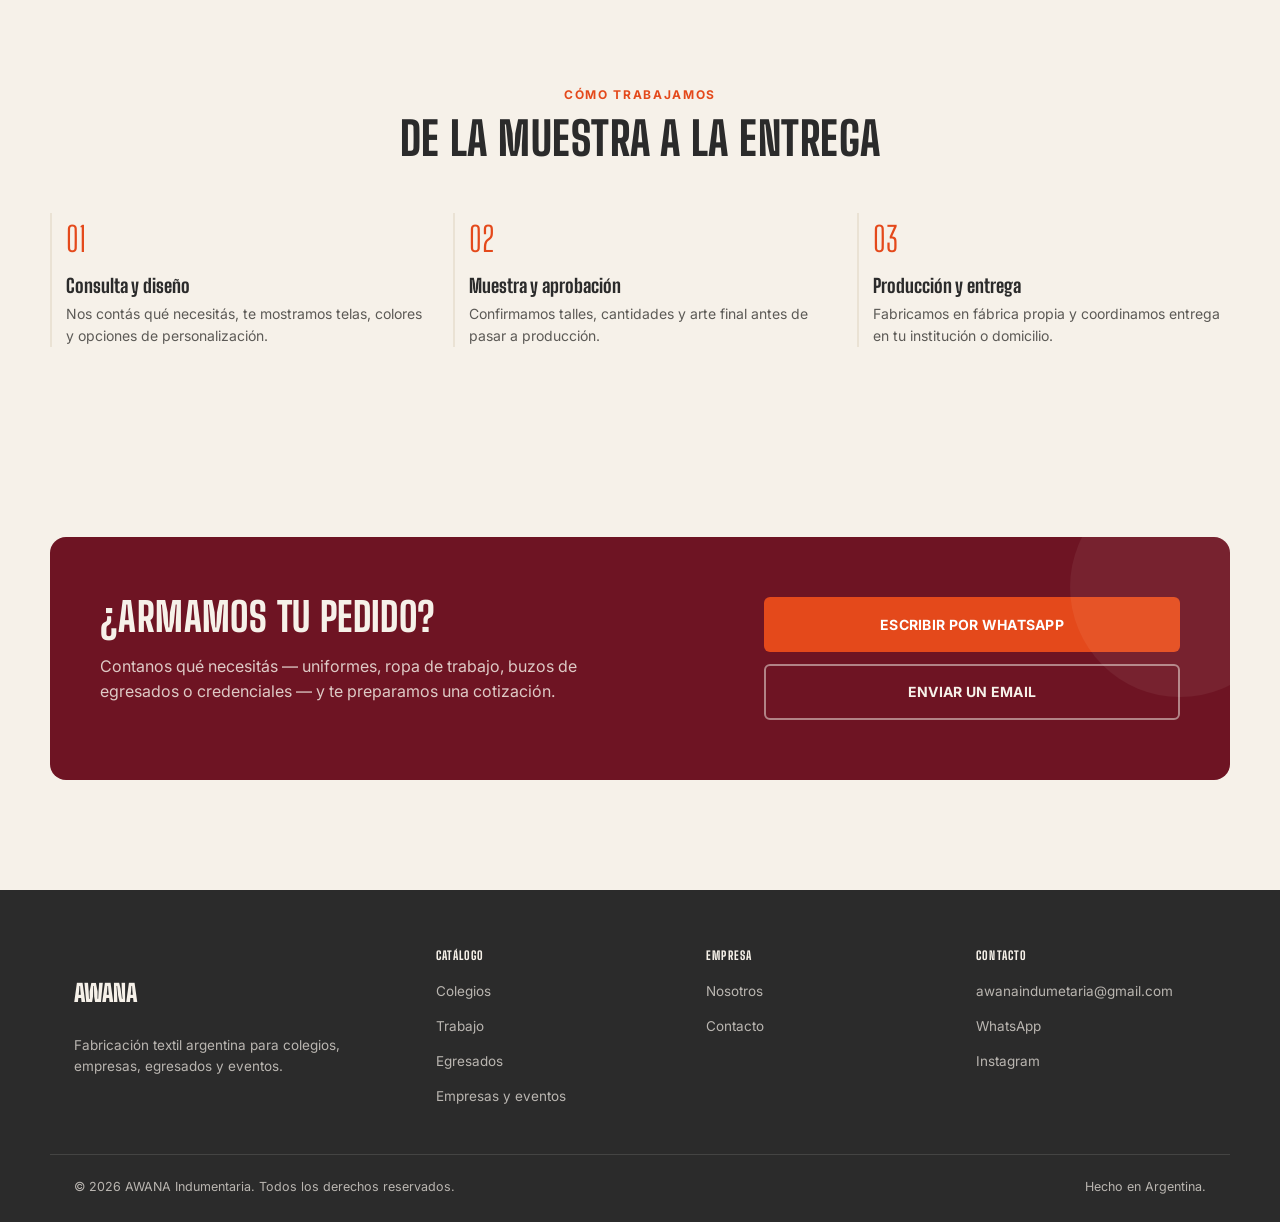
==== commit 310d78e6: "Ambos medicos unificados con color Azul/Blanco; bloquear zoom/guardar imagenes" ====
--- a/index.html
+++ b/index.html
@@ -55,7 +55,8 @@
     line-height: 1.55;
     -webkit-font-smoothing: antialiased;
   }
-  img{ max-width:100%; display:block; }
+  img{ max-width:100%; display:block; -webkit-user-drag:none; user-select:none; -webkit-user-select:none; -webkit-touch-callout:none; }
+  .product-photo, .pm-photo, .thumb-photo{ pointer-events:none; touch-action:none; }
   a{ color:inherit; text-decoration:none; }
   ul{ list-style:none; margin:0; padding:0; }
   h1,h2,h3,h4{ font-family: var(--font-titulo); font-weight:800; letter-spacing:.01em; margin:0; text-transform:uppercase; line-height:1.02; }
@@ -1094,10 +1095,8 @@
     
 
     
-    { id:"tra-03", cat:"trabajo", catLabel:"Trabajo", color:"var(--carbon)", name:"Ambo Meidco Femenino", desc:"Impermeable liviana con cintas reflectivas.", price:22300, icon:"campera", image:"img/productos/ambomujerM.png", badge:"Salud"},
-    { id:"tra-04", cat:"trabajo", catLabel:"Trabajo", color:"var(--carbon)", name:"Ambo Medico Masculino", desc:"Logo bordado, tejido resistente a manchas.", price:12700, icon:"camisa", image:"img/productos/ambomedicoH.png", badge:"Salud" },
-    { id:"tra-05", cat:"trabajo", catLabel:"Trabajo", color:"var(--carbon)", name:"Ambo Medico Femenino Blanco", desc:"Ambo medico femenino en color blanco, tela antitranspirante.", price:22300, icon:"campera", image:"img/productos/ambommujerblancoM.png", badge:"Salud" },
-    { id:"tra-06", cat:"trabajo", catLabel:"Trabajo", color:"var(--carbon)", name:"Ambo Medico Masculino Blanco", desc:"Ambo medico masculino en color blanco, tela antitranspirante.", price:12700, icon:"camisa", image:"img/productos/amboblancohombre.png", badge:"Salud" },
+    { id:"tra-03", cat:"trabajo", catLabel:"Trabajo", color:"var(--carbon)", name:"Ambo Médico Femenino", desc:"Ambo médico femenino, tela antitranspirante y cómoda.", price:22300, icon:"campera", image:"img/productos/ambomujerM.png", variantLabel:"Color", variants:[{n:"Azul",img:"img/productos/ambomujerM.png"},{n:"Blanco",img:"img/productos/ambommujerblancoM.png"}], badge:"Salud"},
+    { id:"tra-04", cat:"trabajo", catLabel:"Trabajo", color:"var(--carbon)", name:"Ambo Médico Masculino", desc:"Ambo médico masculino, tela antitranspirante y resistente.", price:12700, icon:"camisa", image:"img/productos/ambomedicoH.png", variantLabel:"Color", variants:[{n:"Azul",img:"img/productos/ambomedicoH.png"},{n:"Blanco",img:"img/productos/amboblancohombre.png"}], badge:"Salud" },
     { id:"tra-07", cat:"trabajo", catLabel:"Trabajo", color:"var(--carbon)", name:"Ambo de Cafeteria", desc:"Ambo para cafeteria y gastronomia, resistente y comodo.", price:16900, icon:"delantal", image:"img/productos/delantalcafe.jpg", badge:"Cafeteria" },
 
     { id:"egr-01", cat:"egresados", catLabel:"Egresados", color:"var(--bordo)", name:"Buzo de egresados", desc:"Diseño de promoción, nombres personalizados.", price:17800, icon:"buzo", badge:"Diseño incluido" },
@@ -1605,6 +1604,7 @@
     if (hasVariants){
       modalState.variant = p.variants[0].n;
       firstImg = p.variants[0].img;
+      pmVariantLabel.textContent = p.variantLabel || "Modelo";
       pmVariantLabel.style.display = "";
       pmVariants.style.display = "";
       pmVariants.innerHTML = p.variants.map(function(v, i){
@@ -1834,6 +1834,14 @@
     searchClear.addEventListener("click", function(){ searchInput.value = ""; runSearch(""); searchInput.focus(); });
   }
 
+  // Bloquear menú de guardar/zoom en las imágenes (clic derecho o mantener presionado)
+  document.addEventListener("contextmenu", function(e){
+    if (e.target && e.target.tagName === "IMG") e.preventDefault();
+  });
+  document.addEventListener("dragstart", function(e){
+    if (e.target && e.target.tagName === "IMG") e.preventDefault();
+  });
+
   /* ---------------- Active category pill on scroll ---------------- */
   var pillMap = {};
   document.querySelectorAll(".cat-pill").forEach(function(p){
